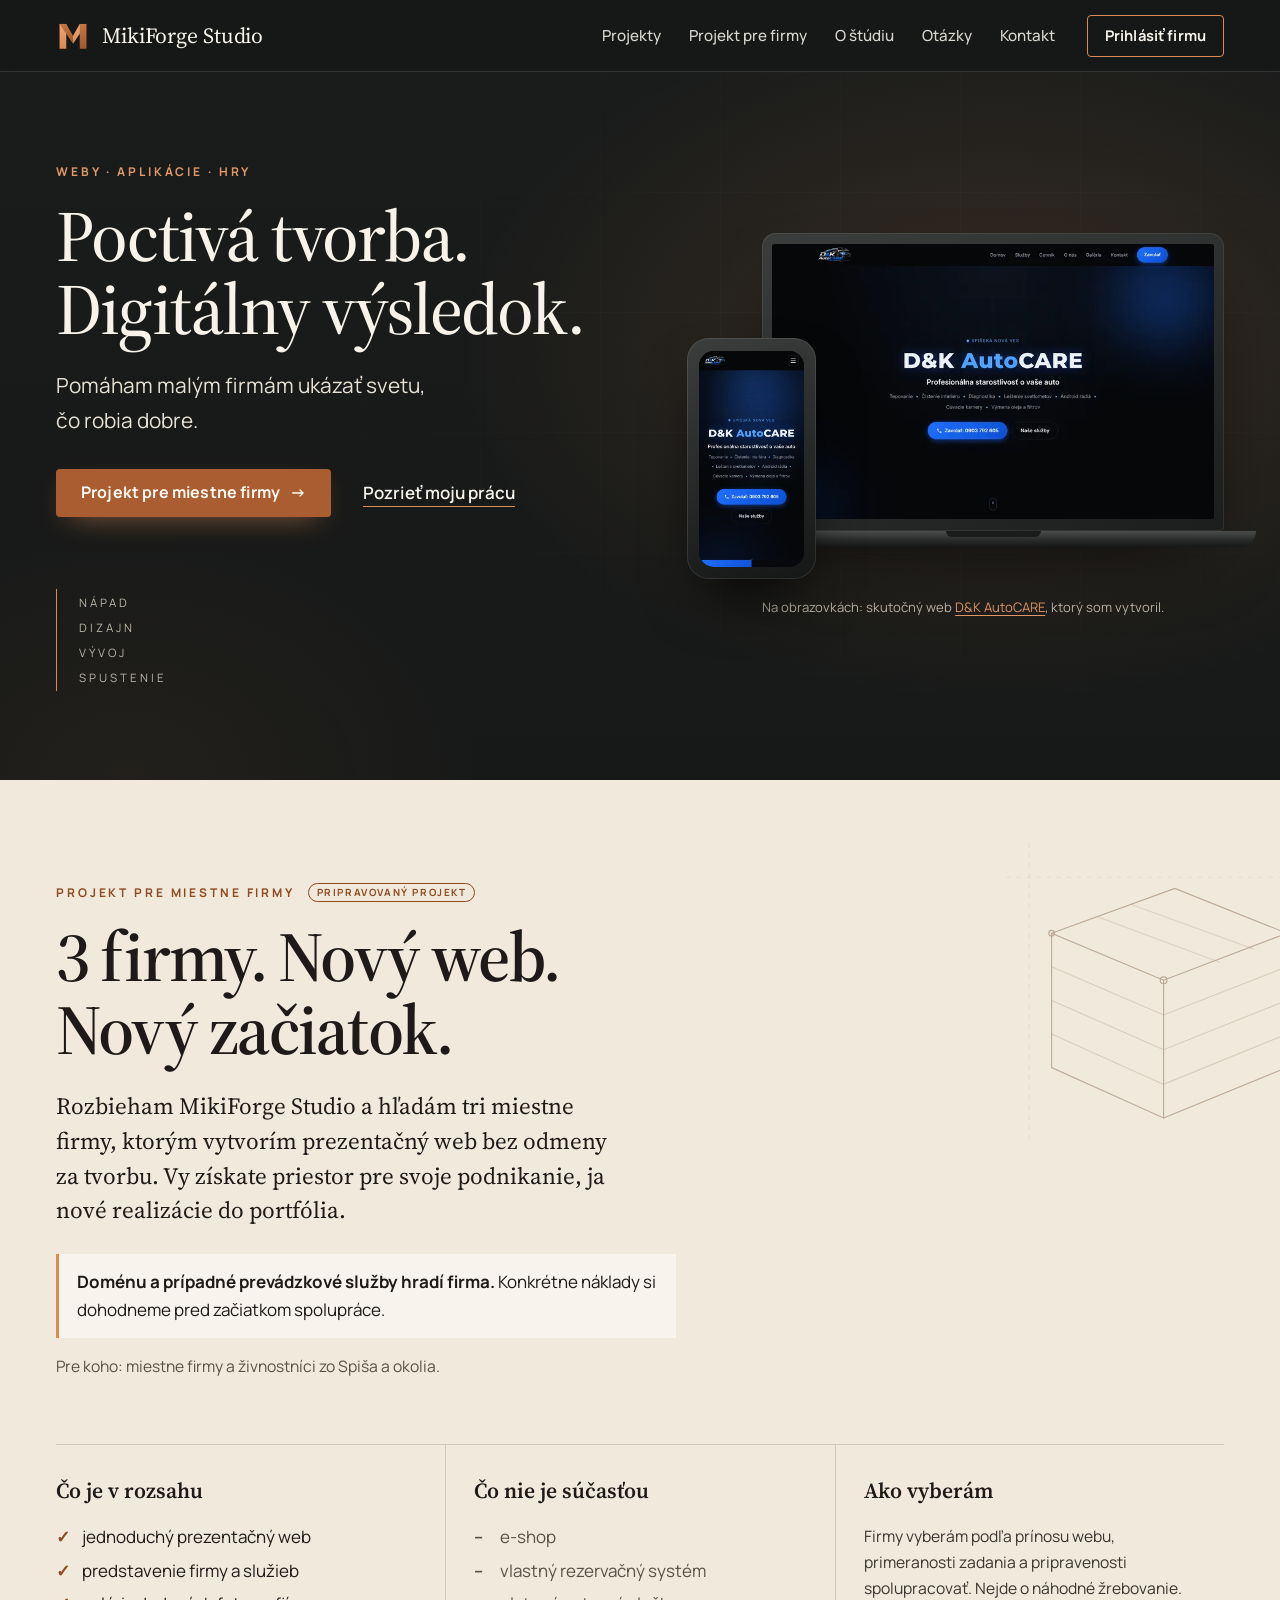
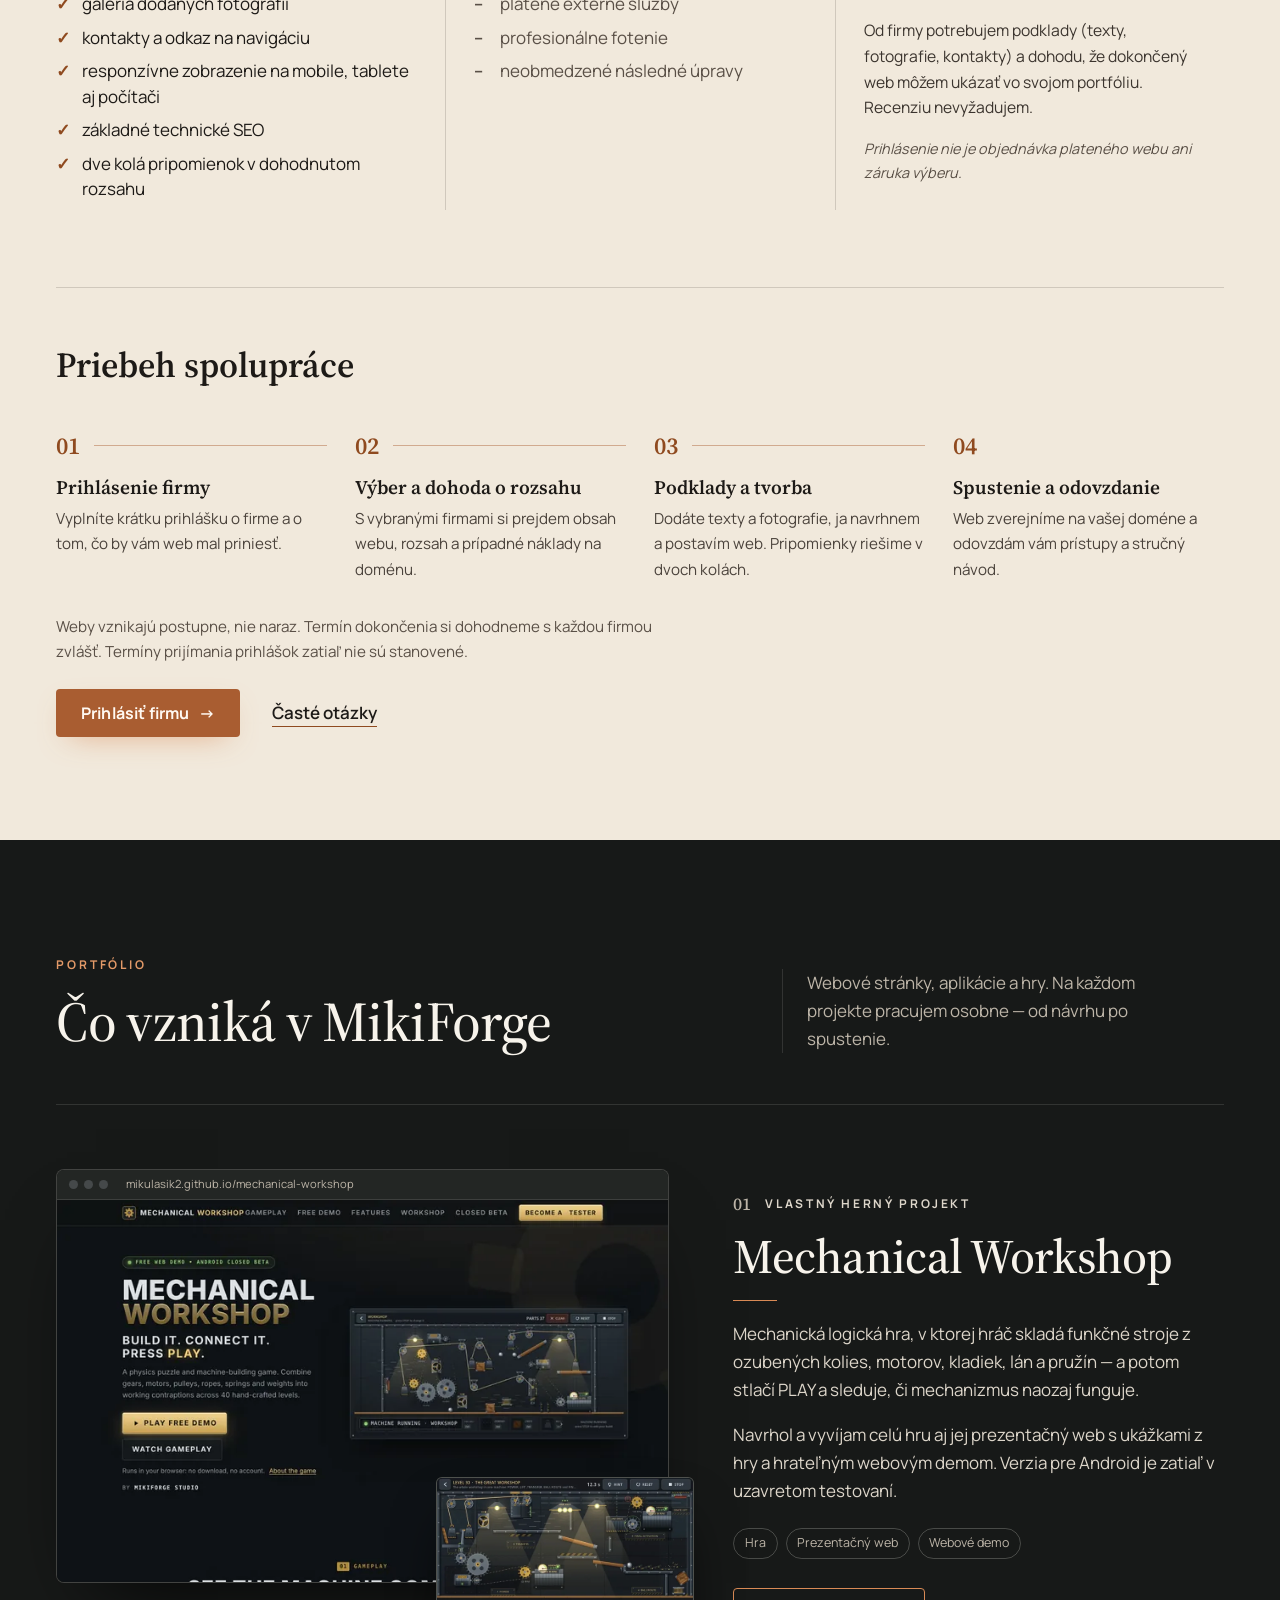
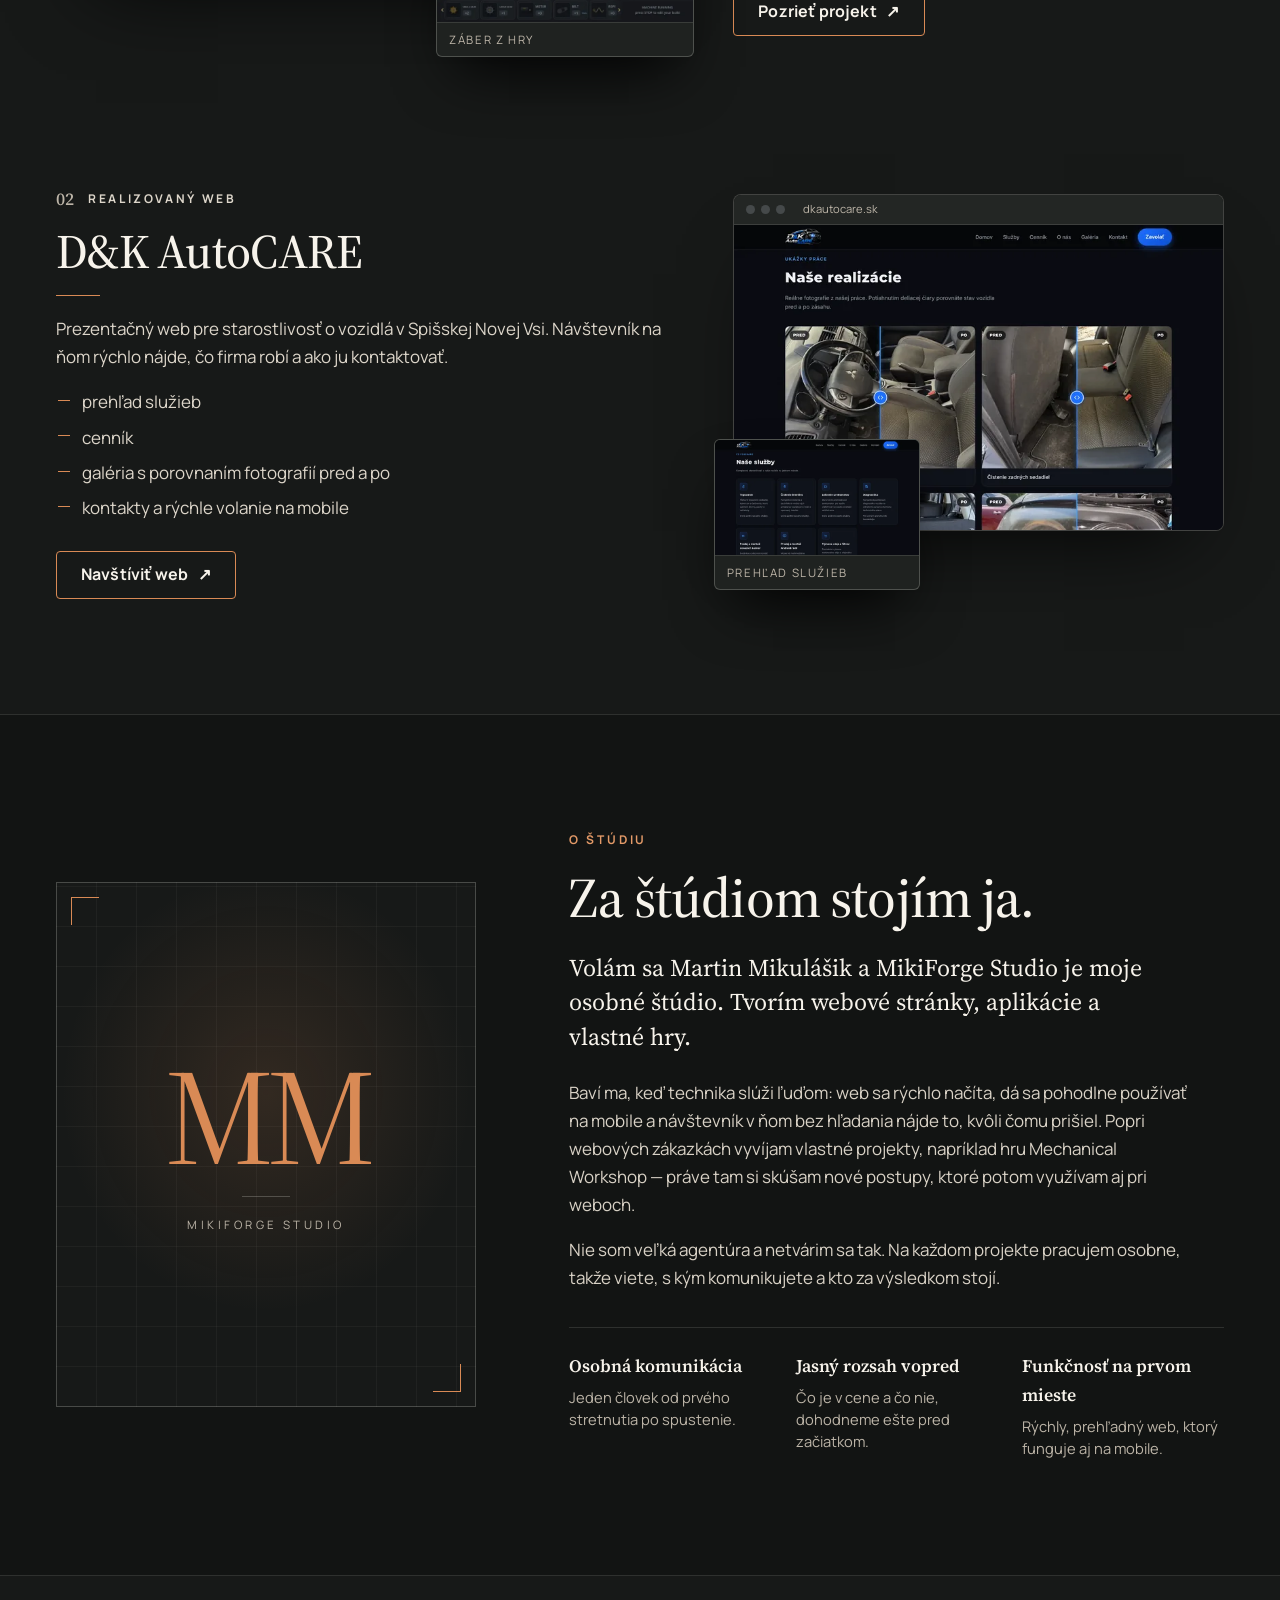
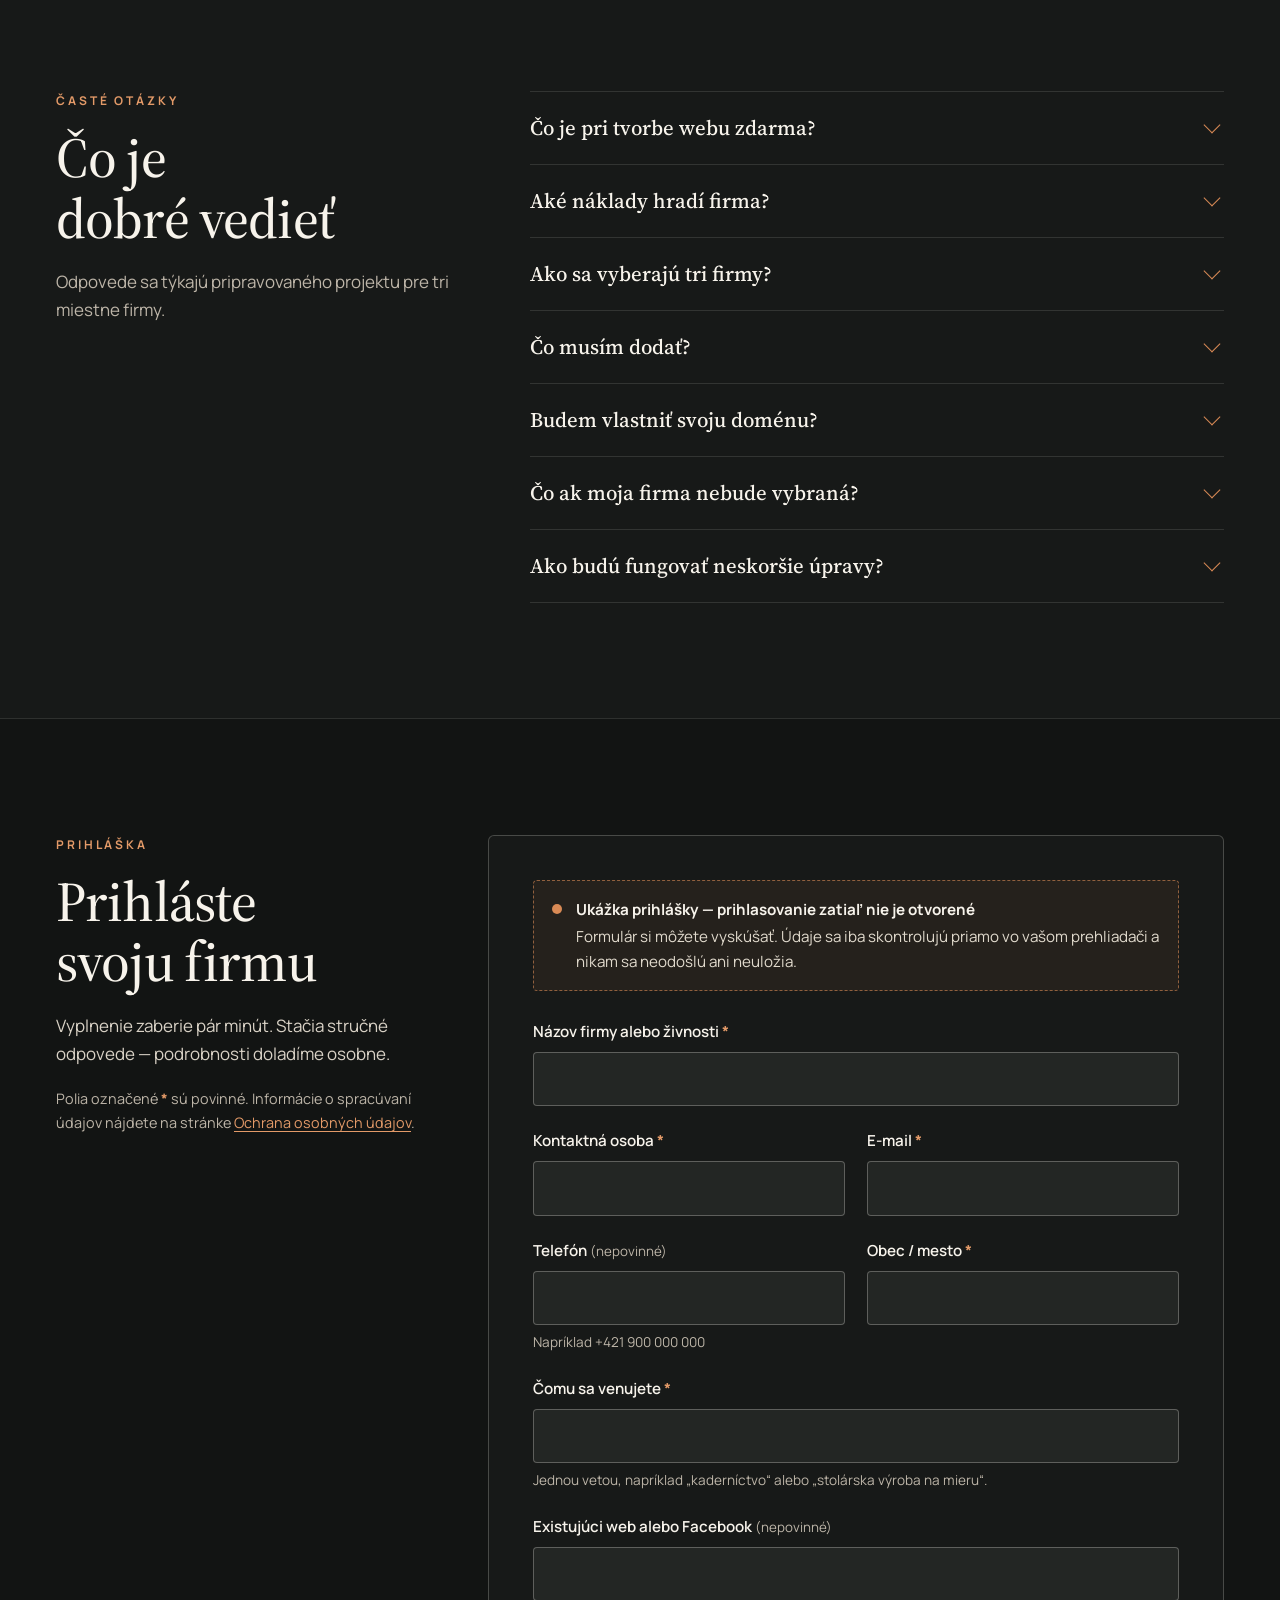
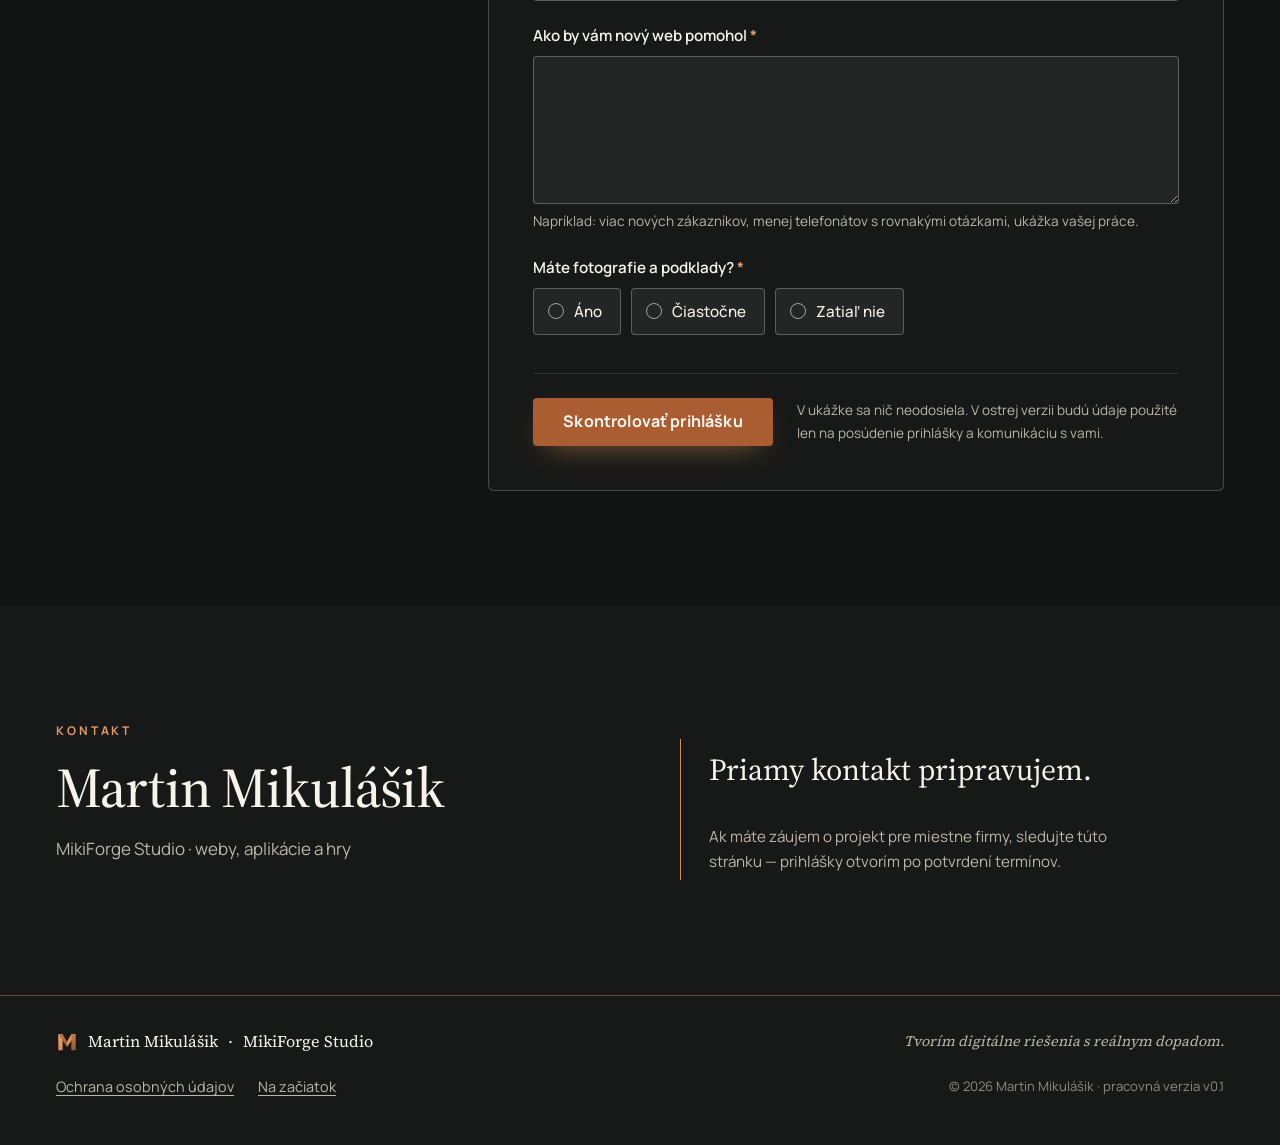
==== index.html @ 947bb220 "Add files via upload" ====
<!doctype html>
<html lang="sk" class="no-js">
<head>
  <meta charset="utf-8">
  <meta name="viewport" content="width=device-width, initial-scale=1">
  <title>MikiForge Studio — weby, aplikácie a hry | Martin Mikulášik</title>
  <meta name="description" content="Osobné štúdio Martina Mikulášika. Tvorím webové stránky, aplikácie a vlastné hry. Pripravujem projekt: prezentačné weby bez odmeny za tvorbu pre tri miestne firmy zo Spiša a okolia.">

  <!-- PRACOVNÁ VERZIA: pred zverejnením zmeňte na "index, follow" (pozri CHECKLIST_PRED_SPUSTENIM.md) -->
  <meta name="robots" content="noindex, nofollow">

  <meta name="theme-color" content="#171918">
  <meta name="color-scheme" content="dark light">

  <link rel="canonical" href="https://mikiforge.sk/">

  <!-- Open Graph -->
  <meta property="og:url" content="https://mikiforge.sk/">
  <meta property="og:type" content="website">
  <meta property="og:locale" content="sk_SK">
  <meta property="og:site_name" content="MikiForge Studio">
  <meta property="og:title" content="MikiForge Studio — Poctivá tvorba. Digitálny výsledok.">
  <meta property="og:description" content="Weby, aplikácie a vlastné hry od Martina Mikulášika. Pripravujem projekt prezentačných webov pre tri miestne firmy zo Spiša a okolia.">
  <meta property="og:image" content="https://mikiforge.sk/assets/img/brand/og-image.jpg">
  <meta property="og:image:width" content="1200">
  <meta property="og:image:height" content="630">
  <meta property="og:image:alt" content="MikiForge Studio — značka M a nadpis Poctivá tvorba. Digitálny výsledok.">
  <meta name="twitter:card" content="summary_large_image">

  <link rel="icon" href="assets/img/brand/favicon.svg" type="image/svg+xml">
  <link rel="icon" href="assets/img/brand/favicon-32.png" sizes="32x32" type="image/png">
  <link rel="apple-touch-icon" href="assets/img/brand/apple-touch-icon.png">

  <link rel="stylesheet" href="css/styles.css">

  <script>document.documentElement.classList.replace('no-js', 'js');</script>
  <script src="config.js" defer></script>
  <script src="js/main.js" defer></script>
</head>
<body>
  <a class="skip-link" href="#obsah">Preskočiť na obsah</a>

  <!-- ===================== HLAVIČKA ===================== -->
  <header class="site-header" id="hore">
    <div class="container site-header__inner">
      <a class="brand" href="#hore" aria-label="MikiForge Studio — na začiatok stránky">
        <img class="brand__mark" src="assets/img/brand/mikiforge-mark.svg" width="34" height="34" alt="">
        <span class="brand__name">MikiForge <span>Studio</span></span>
      </a>

      <button class="nav-toggle" type="button" aria-expanded="false" aria-controls="hlavna-navigacia">
        <span class="nav-toggle__bars" aria-hidden="true"><span></span></span>
        <span class="nav-toggle__label">Menu</span>
      </button>

      <nav class="site-nav" id="hlavna-navigacia" aria-label="Hlavná navigácia">
        <ul class="site-nav__list">
          <li><a href="#projekty">Projekty</a></li>
          <li><a href="#projekt-pre-firmy">Projekt pre firmy</a></li>
          <li><a href="#o-studiu">O štúdiu</a></li>
          <li><a href="#otazky">Otázky</a></li>
          <li><a href="#kontakt">Kontakt</a></li>
        </ul>
        <a class="btn btn--outline site-nav__cta" href="#prihlaska">Prihlásiť firmu</a>
      </nav>
    </div>
  </header>

  <main id="obsah">

    <!-- ===================== ÚVOD ===================== -->
    <section class="hero" aria-labelledby="hero-title">
      <div class="hero__bg" aria-hidden="true"></div>
      <div class="container hero__grid">
        <div class="hero__text">
          <p class="eyebrow">Weby · Aplikácie · Hry</p>
          <h1 class="hero__title" id="hero-title">Poctivá tvorba.<br><span>Digitálny výsledok.</span></h1>
          <p class="hero__lead">Pomáham malým firmám ukázať svetu, čo robia dobre.</p>
          <div class="hero__actions">
            <a class="btn btn--primary" href="#projekt-pre-firmy">Projekt pre miestne firmy <span class="btn__arrow" aria-hidden="true">→</span></a>
            <a class="link-underline" href="#projekty">Pozrieť moju prácu</a>
          </div>

          <ol class="hero__process" aria-label="Ako pracujem">
            <li>Nápad</li>
            <li>Dizajn</li>
            <li>Vývoj</li>
            <li>Spustenie</li>
          </ol>
        </div>

        <figure class="hero__visual">
          <div class="devices">
            <div class="laptop">
              <div class="laptop__lid">
                <div class="laptop__screen">
                  <picture>
                    <source type="image/webp" srcset="assets/img/hero/dk-desktop-720.webp 720w, assets/img/hero/dk-desktop-1280.webp 1280w" sizes="(min-width: 1100px) 640px, 90vw">
                    <img src="assets/img/hero/dk-desktop-1280.jpg" srcset="assets/img/hero/dk-desktop-720.jpg 720w, assets/img/hero/dk-desktop-1280.jpg 1280w" sizes="(min-width: 1100px) 640px, 90vw" width="1280" height="800" alt="Úvodná obrazovka webu D&amp;K AutoCARE na počítači" fetchpriority="high" decoding="async">
                  </picture>
                </div>
              </div>
              <div class="laptop__base" aria-hidden="true"></div>
            </div>
            <div class="phone">
              <div class="phone__screen">
                <picture>
                  <source type="image/webp" srcset="assets/img/hero/dk-mobile-390.webp">
                  <img src="assets/img/hero/dk-mobile-390.jpg" width="390" height="844" alt="Ten istý web D&amp;K AutoCARE na mobile" decoding="async">
                </picture>
              </div>
            </div>
          </div>
          <figcaption class="hero__caption">Na obrazovkách: skutočný web <a href="#projekt-dk">D&amp;K AutoCARE</a>, ktorý som vytvoril.</figcaption>
        </figure>
      </div>
    </section>

    <!-- ===================== PROJEKT PRE MIESTNE FIRMY ===================== -->
    <section class="local" id="projekt-pre-firmy" aria-labelledby="local-title">
      <svg class="local__sketch" viewBox="0 0 320 320" aria-hidden="true" focusable="false">
        <g fill="none" stroke="currentColor" stroke-width="1" stroke-linecap="round">
          <path d="M80 110 L190 70 L290 110 L180 152 Z"/>
          <path d="M80 110 L80 230 L180 275 L180 152"/>
          <path d="M180 275 L290 230 L290 110"/>
          <path d="M80 140 L180 183 L290 140" opacity=".45"/>
          <path d="M80 170 L180 214 L290 170" opacity=".45"/>
          <path d="M80 200 L180 245 L290 200" opacity=".45"/>
          <path d="M120 95 L230 136" opacity=".35"/>
          <path d="M150 84 L260 124" opacity=".35"/>
          <path d="M40 60 L300 60" opacity=".2" stroke-dasharray="3 6"/>
          <path d="M60 30 L60 300" opacity=".2" stroke-dasharray="3 6"/>
          <circle cx="180" cy="152" r="3"/>
          <circle cx="80" cy="110" r="2.5"/>
          <circle cx="290" cy="110" r="2.5"/>
        </g>
      </svg>

      <div class="container">
        <header class="local__head">
          <p class="eyebrow eyebrow--dark">Projekt pre miestne firmy <span class="status-pill" data-config-text="campaign.statusLabel">Pripravovaný projekt</span></p>
          <h2 class="local__title" id="local-title">3&nbsp;firmy. Nový web. Nový začiatok.</h2>
          <p class="local__lead">Rozbieham MikiForge Studio a hľadám tri miestne firmy, ktorým vytvorím prezentačný web bez odmeny za tvorbu. Vy získate priestor pre svoje podnikanie, ja nové realizácie do portfólia.</p>
          <p class="local__cost"><strong>Doménu a prípadné prevádzkové služby hradí firma.</strong> Konkrétne náklady si dohodneme pred začiatkom spolupráce.</p>
          <p class="local__region">Pre koho: <span data-config-text="campaign.region">miestne firmy a živnostníci zo Spiša a okolia</span>.<span class="local__municipalities" data-config-list="campaign.municipalities" hidden></span></p>
        </header>

        <div class="scope">
          <div class="scope__col">
            <h3 class="scope__title">Čo je v rozsahu</h3>
            <ul class="scope__list scope__list--in">
              <li>jednoduchý prezentačný web</li>
              <li>predstavenie firmy a služieb</li>
              <li>galéria dodaných fotografií</li>
              <li>kontakty a odkaz na navigáciu</li>
              <li>responzívne zobrazenie na mobile, tablete aj počítači</li>
              <li>základné technické SEO</li>
              <li>dve kolá pripomienok v dohodnutom rozsahu</li>
            </ul>
          </div>
          <div class="scope__col">
            <h3 class="scope__title">Čo nie je súčasťou</h3>
            <ul class="scope__list scope__list--out">
              <li>e-shop</li>
              <li>vlastný rezervačný systém</li>
              <li>platené externé služby</li>
              <li>profesionálne fotenie</li>
              <li>neobmedzené následné úpravy</li>
            </ul>
          </div>
          <div class="scope__col scope__col--note">
            <h3 class="scope__title">Ako vyberám</h3>
            <p>Firmy vyberám podľa prínosu webu, primeranosti zadania a pripravenosti spolupracovať. Nejde o náhodné žrebovanie.</p>
            <p>Od firmy potrebujem podklady (texty, fotografie, kontakty) a dohodu, že dokončený web môžem ukázať vo svojom portfóliu. Recenziu nevyžadujem.</p>
            <p class="scope__small">Prihlásenie nie je objednávka plateného webu ani záruka výberu.</p>
          </div>
        </div>

        <div class="process" id="priebeh">
          <h3 class="process__title">Priebeh spolupráce</h3>
          <ol class="process__steps">
            <li class="process__step">
              <span class="process__num">01</span>
              <h4>Prihlásenie firmy</h4>
              <p>Vyplníte krátku prihlášku o firme a o tom, čo by vám web mal priniesť.</p>
            </li>
            <li class="process__step">
              <span class="process__num">02</span>
              <h4>Výber a dohoda o rozsahu</h4>
              <p>S vybranými firmami si prejdem obsah webu, rozsah a prípadné náklady na doménu.</p>
            </li>
            <li class="process__step">
              <span class="process__num">03</span>
              <h4>Podklady a tvorba</h4>
              <p>Dodáte texty a fotografie, ja navrhnem a postavím web. Pripomienky riešime v dvoch kolách.</p>
            </li>
            <li class="process__step">
              <span class="process__num">04</span>
              <h4>Spustenie a odovzdanie</h4>
              <p>Web zverejníme na vašej doméne a odovzdám vám prístupy a stručný návod.</p>
            </li>
          </ol>
          <p class="process__note" data-config-text="campaign.timingNote">Weby vznikajú postupne, nie naraz. Termín dokončenia si dohodneme s každou firmou zvlášť. Termíny prijímania prihlášok zatiaľ nie sú stanovené.</p>
          <div class="process__actions">
            <a class="btn btn--primary" href="#prihlaska">Prihlásiť firmu <span class="btn__arrow" aria-hidden="true">→</span></a>
            <a class="link-underline link-underline--dark" href="#otazky">Časté otázky</a>
          </div>
        </div>
      </div>
    </section>

    <!-- ===================== PROJEKTY ===================== -->
    <section class="projects" id="projekty" aria-labelledby="projects-title">
      <div class="container">
        <header class="section-head">
          <div>
            <p class="eyebrow">Portfólio</p>
            <h2 class="section-title" id="projects-title">Čo vzniká v MikiForge</h2>
          </div>
          <p class="section-head__aside">Webové stránky, aplikácie a hry. Na každom projekte pracujem osobne — od návrhu po spustenie.</p>
        </header>

        <!-- Projekt 1 -->
        <article class="project" id="projekt-mw" aria-labelledby="mw-title">
          <div class="project__media">
            <div class="browser">
              <div class="browser__bar" aria-hidden="true"><span></span><span></span><span></span><em>mikulasik2.github.io/mechanical-workshop</em></div>
              <picture>
                <source type="image/webp" srcset="assets/img/projects/mw-web-desktop-720.webp 720w, assets/img/projects/mw-web-desktop-1280.webp 1280w" sizes="(min-width: 1000px) 680px, 92vw">
                <img src="assets/img/projects/mw-web-desktop-1280.jpg" srcset="assets/img/projects/mw-web-desktop-720.jpg 720w, assets/img/projects/mw-web-desktop-1280.jpg 1280w" sizes="(min-width: 1000px) 680px, 92vw" width="1280" height="800" loading="lazy" decoding="async" alt="Prezentačný web hry Mechanical Workshop: úvod s nadpisom a ukážkou bežiaceho stroja v hre">
              </picture>
            </div>
            <figure class="project__detail">
              <picture>
                <source type="image/webp" srcset="assets/img/projects/mw-gameplay-640.webp">
                <img src="assets/img/projects/mw-gameplay-640.jpg" width="640" height="360" loading="lazy" decoding="async" alt="Záber z hry: zložitý mechanizmus s ozubenými kolesami, kladkami a lampami">
              </picture>
              <figcaption>Záber z hry</figcaption>
            </figure>
          </div>
          <div class="project__body">
            <p class="project__kicker"><span>01</span> Vlastný herný projekt</p>
            <h3 class="project__title" id="mw-title">Mechanical Workshop</h3>
            <p>Mechanická logická hra, v ktorej hráč skladá funkčné stroje z ozubených kolies, motorov, kladiek, lán a pružín — a potom stlačí PLAY a sleduje, či mechanizmus naozaj funguje.</p>
            <p>Navrhol a vyvíjam celú hru aj jej prezentačný web s ukážkami z hry a hrateľným webovým demom. Verzia pre Android je zatiaľ v uzavretom testovaní.</p>
            <ul class="tags" aria-label="Charakteristika projektu">
              <li>Hra</li><li>Prezentačný web</li><li>Webové demo</li>
            </ul>
            <a class="btn btn--outline" href="https://mikulasik2.github.io/mechanical-workshop/" target="_blank" rel="noopener">Pozrieť projekt <span class="btn__arrow" aria-hidden="true">↗</span><span class="visually-hidden"> (otvorí sa v novom okne)</span></a>
          </div>
        </article>

        <!-- Projekt 2 -->
        <article class="project project--alt" id="projekt-dk" aria-labelledby="dk-title">
          <div class="project__media">
            <div class="browser">
              <div class="browser__bar" aria-hidden="true"><span></span><span></span><span></span><em>dkautocare.sk</em></div>
              <picture>
                <source type="image/webp" srcset="assets/img/projects/dk-galeria-720.webp 720w, assets/img/projects/dk-galeria-1280.webp 1280w" sizes="(min-width: 1000px) 680px, 92vw">
                <img src="assets/img/projects/dk-galeria-1280.jpg" srcset="assets/img/projects/dk-galeria-720.jpg 720w, assets/img/projects/dk-galeria-1280.jpg 1280w" sizes="(min-width: 1000px) 680px, 92vw" width="1280" height="800" loading="lazy" decoding="async" alt="Web D&amp;K AutoCARE: sekcia Naše realizácie s porovnaním fotografií pred a po">
              </picture>
            </div>
            <figure class="project__detail">
              <picture>
                <source type="image/webp" srcset="assets/img/projects/dk-sluzby-640.webp">
                <img src="assets/img/projects/dk-sluzby-640.jpg" width="640" height="400" loading="lazy" decoding="async" alt="Web D&amp;K AutoCARE: prehľad služieb v kartách">
              </picture>
              <figcaption>Prehľad služieb</figcaption>
            </figure>
          </div>
          <div class="project__body">
            <p class="project__kicker"><span>02</span> Realizovaný web</p>
            <h3 class="project__title" id="dk-title">D&amp;K AutoCARE</h3>
            <p>Prezentačný web pre starostlivosť o vozidlá v Spišskej Novej Vsi. Návštevník na ňom rýchlo nájde, čo firma robí a ako ju kontaktovať.</p>
            <ul class="checks">
              <li>prehľad služieb</li>
              <li>cenník</li>
              <li>galéria s porovnaním fotografií pred a po</li>
              <li>kontakty a rýchle volanie na mobile</li>
            </ul>
            <a class="btn btn--outline" href="https://dkautocare.sk/" target="_blank" rel="noopener">Navštíviť web <span class="btn__arrow" aria-hidden="true">↗</span><span class="visually-hidden"> (otvorí sa v novom okne)</span></a>
          </div>
        </article>
      </div>
    </section>

    <!-- ===================== O ŠTÚDIU ===================== -->
    <section class="about" id="o-studiu" aria-labelledby="about-title">
      <div class="container about__grid">
        <div class="about__mark" aria-hidden="true">
          <div class="monogram">
            <span class="monogram__letters">MM</span>
            <span class="monogram__rule"></span>
            <span class="monogram__caption">MikiForge Studio</span>
          </div>
        </div>
        <div class="about__text">
          <p class="eyebrow">O štúdiu</p>
          <h2 class="section-title" id="about-title">Za štúdiom stojím ja.</h2>
          <p class="about__lead">Volám sa Martin Mikulášik a MikiForge Studio je moje osobné štúdio. Tvorím webové stránky, aplikácie a vlastné hry.</p>
          <p>Baví ma, keď technika slúži ľuďom: web sa rýchlo načíta, dá sa pohodlne používať na mobile a návštevník v ňom bez hľadania nájde to, kvôli čomu prišiel. Popri webových zákazkách vyvíjam vlastné projekty, napríklad hru Mechanical Workshop — práve tam si skúšam nové postupy, ktoré potom využívam aj pri weboch.</p>
          <p>Nie som veľká agentúra a netvárim sa tak. Na každom projekte pracujem osobne, takže viete, s kým komunikujete a kto za výsledkom stojí.</p>
          <ul class="principles">
            <li><strong>Osobná komunikácia</strong><span>Jeden človek od prvého stretnutia po spustenie.</span></li>
            <li><strong>Jasný rozsah vopred</strong><span>Čo je v cene a čo nie, dohodneme ešte pred začiatkom.</span></li>
            <li><strong>Funkčnosť na prvom mieste</strong><span>Rýchly, prehľadný web, ktorý funguje aj na mobile.</span></li>
          </ul>
        </div>
      </div>
    </section>

    <!-- ===================== OTÁZKY ===================== -->
    <section class="faq" id="otazky" aria-labelledby="faq-title">
      <div class="container faq__grid">
        <header>
          <p class="eyebrow">Časté otázky</p>
          <h2 class="section-title" id="faq-title">Čo je dobré vedieť</h2>
          <p class="faq__intro">Odpovede sa týkajú pripravovaného projektu pre tri miestne firmy.</p>
        </header>
        <div class="faq__list">
          <details class="faq__item">
            <summary>Čo je pri tvorbe webu zdarma?</summary>
            <div class="faq__answer">
              <p>Bez odmeny je moja práca na tvorbe webu v dohodnutom rozsahu: jednoduchý prezentačný web s predstavením firmy a služieb, galériou dodaných fotografií, kontaktmi a odkazom na navigáciu, responzívnym zobrazením, základným technickým SEO a dvomi kolami pripomienok.</p>
            </div>
          </details>
          <details class="faq__item">
            <summary>Aké náklady hradí firma?</summary>
            <div class="faq__answer">
              <p>Firma hradí doménu a prípadné prevádzkové služby, napríklad hosting alebo e-mailovú schránku, ak ich bude potrebovať. Konkrétne náklady si dohodneme ešte pred začiatkom spolupráce, aby vás nič neprekvapilo.</p>
            </div>
          </details>
          <details class="faq__item">
            <summary>Ako sa vyberajú tri firmy?</summary>
            <div class="faq__answer">
              <p>Vyberám podľa toho, ako veľmi firme web pomôže, či je zadanie primerané rozsahu projektu a či je firma pripravená spolupracovať a dodať podklady. Nejde o žrebovanie a neplatí „kto prv príde“.</p>
            </div>
          </details>
          <details class="faq__item">
            <summary>Čo musím dodať?</summary>
            <div class="faq__answer">
              <p>Základné texty o firme a službách (stačí aj v jednoduchej podobe, pomôžem ich upraviť), fotografie, logo ak ho máte, kontaktné údaje a adresu prevádzky. Potrebujem aj vašu súhlasnú dohodu, že dokončený web môžem ukázať vo svojom portfóliu.</p>
            </div>
          </details>
          <details class="faq__item">
            <summary>Budem vlastniť svoju doménu?</summary>
            <div class="faq__answer">
              <p>Áno. Doména sa registruje na vašu firmu a patrí vám. Pomôžem vám s jej výberom a nastavením.</p>
            </div>
          </details>
          <details class="faq__item">
            <summary>Čo ak moja firma nebude vybraná?</summary>
            <div class="faq__answer">
              <p>Dám vám vedieť. Prihlásenie vás k ničomu nezaväzuje — nie je to objednávka plateného webu. Ak budete mať záujem, môžeme sa neskôr dohodnúť na samostatnej spolupráci za bežných podmienok.</p>
            </div>
          </details>
          <details class="faq__item">
            <summary>Ako budú fungovať neskoršie úpravy?</summary>
            <div class="faq__answer">
              <p>Súčasťou projektu sú dve kolá pripomienok počas tvorby. Neskoršie úpravy a starostlivosť o web po spustení si dohodneme osobitne podľa toho, čo budete potrebovať.</p>
            </div>
          </details>
        </div>
      </div>
    </section>

    <!-- ===================== PRIHLÁŠKA ===================== -->
    <section class="apply" id="prihlaska" aria-labelledby="apply-title">
      <div class="container apply__grid">
        <div class="apply__intro">
          <p class="eyebrow">Prihláška</p>
          <h2 class="section-title" id="apply-title">Prihláste svoju firmu</h2>
          <p>Vyplnenie zaberie pár minút. Stačia stručné odpovede — podrobnosti doladíme osobne.</p>
          <p class="apply__small">Polia označené <span class="req" aria-hidden="true">*</span><span class="visually-hidden">hviezdičkou</span> sú povinné. Informácie o spracúvaní údajov nájdete na stránke <a href="ochrana-osobnych-udajov.html">Ochrana osobných údajov</a>.</p>
        </div>

        <div class="apply__panel">
          <div class="form-mode" id="form-mode" role="note">
            <span class="form-mode__dot" aria-hidden="true"></span>
            <p><strong id="form-mode-title">Ukážka prihlášky — prihlasovanie zatiaľ nie je otvorené</strong>
            <span id="form-mode-text">Formulár si môžete vyskúšať. Údaje sa iba skontrolujú priamo vo vašom prehliadači a nikam sa neodošlú ani neuložia.</span></p>
          </div>

          <noscript>
            <p class="form-noscript">Kontrola prihlášky potrebuje zapnutý JavaScript. Zvyšok stránky funguje aj bez neho.</p>
          </noscript>

          <form class="form" id="application-form" novalidate aria-describedby="form-mode-title">
            <div class="form__summary" id="form-summary" tabindex="-1" hidden>
              <p class="form__summary-title" id="form-summary-title"></p>
              <ul id="form-summary-list"></ul>
            </div>

            <div class="form__grid">
              <div class="field field--full">
                <label for="f-company">Názov firmy alebo živnosti <span class="req" aria-hidden="true">*</span></label>
                <input id="f-company" name="company" type="text" autocomplete="organization" required maxlength="120" aria-describedby="f-company-err">
                <p class="field__error" id="f-company-err"></p>
              </div>

              <div class="field">
                <label for="f-name">Kontaktná osoba <span class="req" aria-hidden="true">*</span></label>
                <input id="f-name" name="contactName" type="text" autocomplete="name" required maxlength="100" aria-describedby="f-name-err">
                <p class="field__error" id="f-name-err"></p>
              </div>

              <div class="field">
                <label for="f-email">E-mail <span class="req" aria-hidden="true">*</span></label>
                <input id="f-email" name="email" type="email" inputmode="email" autocomplete="email" required maxlength="160" spellcheck="false" aria-describedby="f-email-err">
                <p class="field__error" id="f-email-err"></p>
              </div>

              <div class="field">
                <label for="f-phone">Telefón <span class="opt">(nepovinné)</span></label>
                <input id="f-phone" name="phone" type="tel" inputmode="tel" autocomplete="tel" maxlength="30" aria-describedby="f-phone-hint f-phone-err">
                <p class="field__hint" id="f-phone-hint">Napríklad +421 900 000 000</p>
                <p class="field__error" id="f-phone-err"></p>
              </div>

              <div class="field">
                <label for="f-town">Obec / mesto <span class="req" aria-hidden="true">*</span></label>
                <input id="f-town" name="town" type="text" autocomplete="address-level2" required maxlength="80" aria-describedby="f-town-err">
                <p class="field__error" id="f-town-err"></p>
              </div>

              <div class="field field--full">
                <label for="f-business">Čomu sa venujete <span class="req" aria-hidden="true">*</span></label>
                <input id="f-business" name="business" type="text" required maxlength="200" aria-describedby="f-business-hint f-business-err">
                <p class="field__hint" id="f-business-hint">Jednou vetou, napríklad „kaderníctvo“ alebo „stolárska výroba na mieru“.</p>
                <p class="field__error" id="f-business-err"></p>
              </div>

              <div class="field field--full">
                <label for="f-web">Existujúci web alebo Facebook <span class="opt">(nepovinné)</span></label>
                <input id="f-web" name="existingWeb" type="text" inputmode="url" autocomplete="url" maxlength="200" spellcheck="false" aria-describedby="f-web-err">
                <p class="field__error" id="f-web-err"></p>
              </div>

              <div class="field field--full">
                <label for="f-benefit">Ako by vám nový web pomohol <span class="req" aria-hidden="true">*</span></label>
                <textarea id="f-benefit" name="benefit" rows="5" required maxlength="1500" aria-describedby="f-benefit-hint f-benefit-err"></textarea>
                <p class="field__hint" id="f-benefit-hint">Napríklad: viac nových zákazníkov, menej telefonátov s rovnakými otázkami, ukážka vašej práce.</p>
                <p class="field__error" id="f-benefit-err"></p>
              </div>

              <fieldset class="field field--full choice" aria-describedby="f-materials-err">
                <legend>Máte fotografie a podklady? <span class="req" aria-hidden="true">*</span></legend>
                <div class="choice__row">
                  <label class="choice__opt"><input type="radio" name="materials" value="ano" required><span>Áno</span></label>
                  <label class="choice__opt"><input type="radio" name="materials" value="ciastocne"><span>Čiastočne</span></label>
                  <label class="choice__opt"><input type="radio" name="materials" value="zatial-nie"><span>Zatiaľ nie</span></label>
                </div>
                <p class="field__error" id="f-materials-err"></p>
              </fieldset>

              <!-- Pasca na roboty: ľudia toto pole nevidia ani nevyplnia -->
              <div class="hp" aria-hidden="true">
                <label for="f-hp">Toto pole nechajte prázdne</label>
                <input id="f-hp" name="companyWebsite" type="text" tabindex="-1" autocomplete="off">
              </div>
            </div>

            <div class="form__footer">
              <button class="btn btn--primary form__submit" type="submit" id="form-submit" disabled>
                <span class="form__submit-label">Skontrolovať prihlášku</span>
                <span class="spinner" aria-hidden="true"></span>
              </button>
              <p class="form__legal" id="form-legal">V ukážke sa nič neodosiela. V ostrej verzii budú údaje použité len na posúdenie prihlášky a komunikáciu s vami.</p>
            </div>

            <div class="form__status" id="form-status" role="status" aria-live="polite" tabindex="-1" hidden></div>
          </form>
        </div>
      </div>
    </section>

    <!-- ===================== KONTAKT ===================== -->
    <section class="contact" id="kontakt" aria-labelledby="contact-title">
      <div class="container contact__inner">
        <div>
          <p class="eyebrow">Kontakt</p>
          <h2 class="section-title" id="contact-title">Martin Mikulášik</h2>
          <p class="contact__sub">MikiForge Studio · weby, aplikácie a hry</p>
        </div>
        <div class="contact__box" id="contact-box">
          <p class="contact__pending" id="contact-pending">Priamy kontakt pripravujem.</p>
          <ul class="contact__list" id="contact-list" hidden></ul>
          <p class="contact__note">Ak máte záujem o projekt pre miestne firmy, sledujte túto stránku — prihlášky otvorím po potvrdení termínov.</p>
        </div>
      </div>
    </section>
  </main>

  <footer class="site-footer">
    <div class="container site-footer__inner">
      <p class="site-footer__brand"><img src="assets/img/brand/mikiforge-mark.svg" width="22" height="22" alt="" loading="lazy">Martin Mikulášik <span aria-hidden="true">·</span> MikiForge Studio</p>
      <p class="site-footer__tagline">Tvorím digitálne riešenia s reálnym dopadom.</p>
      <ul class="site-footer__links">
        <li><a href="ochrana-osobnych-udajov.html">Ochrana osobných údajov</a></li>
        <li><a href="#hore">Na začiatok</a></li>
      </ul>
      <p class="site-footer__meta">© <span id="year">2026</span> Martin Mikulášik · pracovná verzia v0.1</p>
    </div>
  </footer>
</body>
</html>
---- css/styles.css ----
/* =========================================================
   MikiForge Studio v0.1 — štýly
   Farby a typografia sú v :root (sekcia 1). Úprava jednej
   premennej sa prejaví na celom webe.
   ========================================================= */

/* ---------- 0. Fonty (lokálne, licencia SIL OFL — assets/fonts) ---------- */
@font-face {
  font-family: "Source Serif 4";
  src: url("../assets/fonts/source-serif-4-var.woff") format("woff");
  font-weight: 200 900;
  font-style: normal;
  font-display: swap;
}
@font-face {
  font-family: "Manrope";
  src: url("../assets/fonts/manrope-var.woff") format("woff");
  font-weight: 200 800;
  font-style: normal;
  font-display: swap;
}

/* ---------- 1. Premenné ---------- */
:root {
  --bg: #171918;
  --bg-deep: #121413;
  --bg-raised: #1f2220;
  --line: rgba(247, 243, 235, 0.12);
  --line-strong: rgba(247, 243, 235, 0.22);
  --text: #f7f3eb;
  --muted: #bdb5a8;
  --copper: #d98a55;
  --copper-text: #e39a68;      /* medená pre text na tmavom */
  --copper-btn: #a95d31;       /* pozadie tlačidla — kontrast so svetlým textom */
  --copper-btn-hover: #93501f;
  --cream: #f1e9dc;
  --cream-line: rgba(38, 30, 22, 0.16);
  --ink: #1d1a17;              /* text na krémovom */
  --ink-muted: #5a5047;
  --copper-on-cream: #8f4a1f;
  --error: #ff9b8a;
  --error-on-cream: #a3271a;
  --success: #9fd4a3;

  --serif: "Source Serif 4", Georgia, "Times New Roman", serif;
  --sans: "Manrope", "Segoe UI", Roboto, Helvetica, Arial, sans-serif;

  --container: 1200px;
  --gutter: clamp(20px, 5vw, 56px);
  --header-h: 72px;
  --radius: 4px;
  --ease: cubic-bezier(.2, .7, .2, 1);
}

/* ---------- 2. Základ ---------- */
*, *::before, *::after { box-sizing: border-box; }

html {
  -webkit-text-size-adjust: 100%;
  text-size-adjust: 100%;
  scroll-behavior: smooth;
  scroll-padding-top: calc(var(--header-h) + 12px);
}

body {
  margin: 0;
  background: var(--bg);
  color: var(--text);
  font-family: var(--sans);
  font-size: 1.0625rem;
  line-height: 1.65;
  font-weight: 400;
  -webkit-font-smoothing: antialiased;
  overflow-x: hidden;
}

img, svg { display: block; max-width: 100%; height: auto; }
picture { display: block; }

a { color: inherit; }
p { margin: 0 0 1em; }
h1, h2, h3, h4 { margin: 0; font-weight: 500; }

:focus-visible {
  outline: 2px solid var(--copper);
  outline-offset: 3px;
  border-radius: 2px;
}

::selection { background: var(--copper); color: #1a1310; }

.container {
  width: 100%;
  max-width: calc(var(--container) + 2 * var(--gutter));
  margin: 0 auto;
  padding: 0 var(--gutter);
}

.visually-hidden {
  position: absolute !important;
  width: 1px; height: 1px;
  padding: 0; margin: -1px;
  overflow: hidden; clip: rect(0 0 0 0);
  white-space: nowrap; border: 0;
}

.skip-link {
  position: absolute; left: 12px; top: -60px; z-index: 100;
  background: var(--cream); color: var(--ink);
  padding: 10px 16px; font-weight: 700; text-decoration: none;
  border-radius: var(--radius);
}
.skip-link:focus { top: 12px; }


/* ---------- 3. Typografické prvky ---------- */
.eyebrow {
  font-family: var(--sans);
  font-size: 0.75rem;
  font-weight: 700;
  letter-spacing: 0.24em;
  text-transform: uppercase;
  color: var(--copper-text);
  margin: 0 0 1.1rem;
}
.eyebrow--dark { color: var(--copper-on-cream); }

.section-title {
  font-family: var(--serif);
  font-size: clamp(2.1rem, 1.3rem + 3vw, 3.5rem);
  line-height: 1.08;
  letter-spacing: -0.015em;
  font-weight: 500;
  font-optical-sizing: auto;
}

/* ---------- 4. Tlačidlá a odkazy ---------- */
.btn {
  --_bg: transparent;
  display: inline-flex; align-items: center; justify-content: center; gap: .6em;
  min-height: 48px;
  padding: 0.8em 1.5em;
  font-family: var(--sans);
  font-size: 1rem; font-weight: 700; letter-spacing: 0.01em;
  line-height: 1.2;
  text-decoration: none;
  border: 1px solid transparent;
  border-radius: var(--radius);
  background: var(--_bg);
  cursor: pointer;
  transition: background-color .2s var(--ease), border-color .2s var(--ease), color .2s var(--ease), transform .2s var(--ease);
}
.btn__arrow { display: inline-block; transition: transform .25s var(--ease); }
.btn:hover .btn__arrow { transform: translateX(3px); }

.btn--primary { --_bg: var(--copper-btn); color: #fff9f2; box-shadow: 0 10px 30px -14px rgba(217, 138, 85, .8); }
.btn--primary:hover { --_bg: var(--copper-btn-hover); }
.btn--primary:active { transform: translateY(1px); }

.btn--outline { color: var(--text); border-color: var(--copper); }
.btn--outline:hover { background: rgba(217, 138, 85, .12); }

.btn[disabled], .btn[aria-disabled="true"] { opacity: .65; cursor: not-allowed; box-shadow: none; }

.link-underline {
  display: inline-flex; align-items: center; min-height: 48px;
  color: var(--text); font-weight: 600; text-decoration: none;
  background: linear-gradient(var(--copper), var(--copper)) left calc(100% - 10px) / 100% 1px no-repeat;
  transition: background-size .3s var(--ease), color .2s;
}
.link-underline:hover { color: var(--copper-text); }
.link-underline--dark { color: var(--ink); background-image: linear-gradient(var(--copper-on-cream), var(--copper-on-cream)); }
.link-underline--dark:hover { color: var(--copper-on-cream); }

/* ---------- 5. Hlavička ---------- */
.site-header {
  position: sticky; top: 0; z-index: 50;
  height: var(--header-h);
  background: rgba(23, 25, 24, .94);
  border-bottom: 1px solid var(--line);
}
@supports (backdrop-filter: blur(8px)) {
  .site-header { background: rgba(23, 25, 24, .82); backdrop-filter: blur(10px); }
}
.site-header__inner { height: 100%; display: flex; align-items: center; justify-content: space-between; gap: 24px; }

.brand { display: inline-flex; align-items: center; gap: 12px; text-decoration: none; flex-shrink: 0; }
.brand__mark { width: 34px; height: 34px; }
.brand__name { font-family: var(--serif); font-size: 1.35rem; letter-spacing: -0.005em; line-height: 1; }
.brand__name span { color: var(--text); }

.site-nav { display: flex; align-items: center; gap: 32px; }
.site-nav__list { list-style: none; margin: 0; padding: 0; display: flex; gap: 28px; }
.site-nav__list a {
  display: inline-block; padding: 8px 0;
  font-size: .95rem; font-weight: 500; text-decoration: none; color: var(--text);
  opacity: .88;
  background: linear-gradient(var(--copper), var(--copper)) left bottom / 0 1px no-repeat;
  transition: background-size .25s var(--ease), opacity .2s;
}
.site-nav__list a:hover { opacity: 1; background-size: 100% 1px; }
.site-nav__cta { min-height: 42px; padding: .6em 1.15em; font-size: .92rem; }

.nav-toggle { display: none; }

/* ---------- 6. Úvod ---------- */
.hero { position: relative; overflow: hidden; padding: clamp(48px, 7vw, 96px) 0 clamp(56px, 7vw, 100px); }
.hero__bg {
  position: absolute; inset: 0; pointer-events: none;
  background:
    radial-gradient(60% 70% at 78% 40%, rgba(217, 138, 85, .16), transparent 70%),
    radial-gradient(40% 50% at 10% 100%, rgba(217, 138, 85, .06), transparent 70%),
    linear-gradient(180deg, #1a1c1b 0%, var(--bg) 100%);
}
.hero__bg::after { /* jemná mriežka dielne */
  content: ""; position: absolute; inset: 0;
  background-image:
    linear-gradient(var(--line) 1px, transparent 1px),
    linear-gradient(90deg, var(--line) 1px, transparent 1px);
  background-size: 120px 120px;
  opacity: .25;
  -webkit-mask-image: radial-gradient(70% 80% at 70% 40%, #000 0%, transparent 75%);
  mask-image: radial-gradient(70% 80% at 70% 40%, #000 0%, transparent 75%);
}

.hero__grid {
  position: relative;
  display: grid;
  grid-template-columns: minmax(0, 1.08fr) minmax(0, 1fr);
  align-items: center;
  gap: clamp(32px, 4vw, 64px);
}

.hero__title {
  font-family: var(--serif);
  font-size: clamp(2.6rem, 1.2rem + 4.2vw, 4.5rem);
  line-height: 1.02;
  letter-spacing: -0.025em;
  font-weight: 500;
  margin-bottom: 1.4rem;
}
.hero__title span { display: inline-block; }
@media (min-width: 1081px) { .hero__title span { white-space: nowrap; } }
.section-title, .local__title, .project__title, .faq__item summary { text-wrap: balance; }
.hero__lead, .local__lead, .about__lead { text-wrap: pretty; }
.hero__lead { font-size: clamp(1.08rem, 1rem + .4vw, 1.3rem); color: #e8e1d5; max-width: 30ch; margin-bottom: 2rem; }
.hero__actions { display: flex; flex-wrap: wrap; align-items: center; gap: 16px 32px; }

.hero__process {
  list-style: none; margin: clamp(40px, 6vw, 72px) 0 0; padding: 4px 0 4px 22px;
  border-left: 1px solid var(--copper);
  display: grid; gap: 6px;
  font-size: .72rem; letter-spacing: .26em; text-transform: uppercase; color: var(--muted);
}

.hero__visual { margin: 0; position: relative; }
.devices { position: relative; padding: 0 0 6% 14%; }

.laptop { position: relative; }
.laptop__lid {
  background: linear-gradient(160deg, #3a3d3c, #1c1e1d);
  border-radius: 14px 14px 4px 4px;
  padding: 2.2% 2.2% 2.6%;
  box-shadow: 0 0 0 1px rgba(255,255,255,.08) inset, 0 40px 80px -30px rgba(0,0,0,.8);
}
.laptop__screen { position: relative; aspect-ratio: 16 / 10; overflow: hidden; border-radius: 3px; background: #0b0c0c; }
.laptop__screen img { width: 100%; height: 100%; object-fit: cover; object-position: top center; }
.laptop__base {
  position: relative; height: 0; padding-bottom: 3.4%;
  margin: 0 -7%;
  background: linear-gradient(180deg, #4a4d4c 0%, #2a2c2b 55%, #161817 100%);
  border-radius: 0 0 16px 16px;
}
.laptop__base::before {
  content: ""; position: absolute; left: 41%; right: 41%; top: 0; height: 32%;
  background: #1a1c1b; border-radius: 0 0 8px 8px;
}

.phone {
  position: absolute; left: 0; bottom: 0; width: 24%;
  background: linear-gradient(160deg, #3b3e3d, #151716);
  border-radius: 22px;
  padding: 2.4% 2.2%;
  box-shadow: 0 0 0 1px rgba(255,255,255,.1) inset, 0 30px 60px -20px rgba(0,0,0,.9);
}
.phone__screen { aspect-ratio: 390 / 800; overflow: hidden; border-radius: 15px; background: #0b0c0c; }
.phone__screen img { width: 100%; height: 100%; object-fit: cover; object-position: top center; }

.hero__caption {
  margin-top: 18px; padding-left: 14%;
  font-size: .82rem; color: var(--muted);
}
.hero__caption a { color: var(--copper-text); text-underline-offset: 3px; }

/* ---------- 7. Projekt pre miestne firmy (krémová) ---------- */
.local {
  position: relative; overflow: hidden;
  background: var(--cream);
  color: var(--ink);
  padding: clamp(64px, 8vw, 112px) 0;
}
.local__sketch {
  position: absolute; right: -40px; top: 30px;
  width: clamp(220px, 28vw, 380px); color: #8a6b52; opacity: .5; pointer-events: none;
}
.local .container { position: relative; }
.local__head { max-width: 820px; }
.status-pill {
  display: inline-block; margin-left: .8em; vertical-align: 1px;
  padding: .35em .8em; border: 1px solid currentColor; border-radius: 99px;
  font-size: .62rem; letter-spacing: .16em; line-height: 1;
}
.local__title {
  font-family: var(--serif);
  font-size: clamp(2.3rem, 1.2rem + 4vw, 4.4rem);
  line-height: 1.04; letter-spacing: -0.025em; font-weight: 600;
  margin-bottom: 1.4rem;
}
.local__lead { font-family: var(--serif); font-size: clamp(1.15rem, 1rem + .6vw, 1.45rem); line-height: 1.5; color: var(--ink); max-width: 46ch; }
.local__cost {
  margin: 1.6rem 0 1rem; padding: 14px 18px;
  border-left: 3px solid var(--copper);
  background: rgba(255, 255, 255, .45);
  color: var(--ink); max-width: 62ch;
}
.local__region { color: var(--ink-muted); font-size: .98rem; }
.local__municipalities { display: block; margin-top: .3em; }

.scope {
  display: grid; grid-template-columns: repeat(3, minmax(0, 1fr));
  gap: 0; margin-top: clamp(40px, 5vw, 64px);
  border-top: 1px solid var(--cream-line);
}
.scope__col { padding: 28px 28px 8px 0; }
.scope__col + .scope__col { padding-left: 28px; border-left: 1px solid var(--cream-line); }
.scope__title { font-family: var(--serif); font-size: 1.35rem; font-weight: 600; margin-bottom: 1rem; }
.scope__list { list-style: none; margin: 0; padding: 0; display: grid; gap: .5rem; }
.scope__list li { position: relative; padding-left: 26px; line-height: 1.5; }
.scope__list li::before { position: absolute; left: 0; top: 0; font-weight: 700; }
.scope__list--in li::before { content: "✓"; color: var(--copper-on-cream); }
.scope__list--out li { color: var(--ink-muted); }
.scope__list--out li::before { content: "–"; color: var(--ink-muted); }
.scope__col--note p { color: #3b342e; font-size: .98rem; }
.scope__small { font-size: .9rem !important; color: var(--ink-muted) !important; font-style: italic; }

.process { margin-top: clamp(48px, 6vw, 80px); padding-top: clamp(36px, 4vw, 48px); border-top: 1px solid var(--cream-line); }
.process__title { font-family: var(--serif); font-size: clamp(1.6rem, 1.2rem + 1.4vw, 2.2rem); font-weight: 600; margin-bottom: 2rem; }
.process__steps {
  list-style: none; margin: 0; padding: 0;
  display: grid; grid-template-columns: repeat(4, minmax(0, 1fr)); gap: 28px;
}
.process__step { position: relative; }
.process__num {
  display: flex; align-items: center; gap: 14px;
  font-family: var(--serif); font-size: 1.5rem; font-weight: 600; color: var(--copper-on-cream);
  margin-bottom: .6rem;
}
.process__num::after { content: ""; flex: 1; height: 1px; background: rgba(169, 93, 49, .45); }
.process__step:last-child .process__num::after { display: none; }
.process__step h4 { font-family: var(--serif); font-size: 1.2rem; font-weight: 600; margin-bottom: .4rem; line-height: 1.3; }
.process__step p { font-size: .95rem; color: #4a423b; margin: 0; }
.process__note { margin: 2rem 0 1.6rem; color: var(--ink-muted); font-size: .95rem; max-width: 70ch; }
.process__actions { display: flex; flex-wrap: wrap; align-items: center; gap: 16px 32px; }
.local :focus-visible { outline-color: var(--copper-on-cream); }

/* ---------- 8. Projekty ---------- */
.projects { padding: clamp(72px, 9vw, 128px) 0; }
.section-head {
  display: grid; grid-template-columns: minmax(0, 1.2fr) minmax(0, .8fr); align-items: end; gap: 24px 64px;
  padding-bottom: clamp(36px, 4vw, 56px); margin-bottom: clamp(40px, 5vw, 72px);
  border-bottom: 1px solid var(--line);
}
.section-head__aside { color: var(--muted); margin: 0; max-width: 40ch; border-left: 1px solid var(--line); padding-left: 24px; }

.project {
  display: grid; grid-template-columns: minmax(0, 1.25fr) minmax(0, 1fr);
  gap: clamp(32px, 5vw, 80px); align-items: center;
}
.project + .project { margin-top: clamp(80px, 10vw, 140px); }
.project--alt .project__media { order: 2; }

.project__media { position: relative; padding-bottom: 12%; }
.browser {
  border: 1px solid var(--line-strong); border-radius: 8px; overflow: hidden;
  background: #0f1110;
  box-shadow: 0 40px 80px -40px rgba(0,0,0,.9);
}
.browser__bar {
  display: flex; align-items: center; gap: 6px;
  height: 30px; padding: 0 12px; border-bottom: 1px solid var(--line);
  background: #232624;
}
.browser__bar span { width: 9px; height: 9px; border-radius: 50%; background: #45494a; }
.browser__bar em {
  margin-left: 12px; font-style: normal; font-size: .7rem; color: var(--muted);
  white-space: nowrap; overflow: hidden; text-overflow: ellipsis;
}
.browser img { width: 100%; aspect-ratio: 16 / 10; object-fit: cover; object-position: top; }

.project__detail {
  position: absolute; right: -4%; bottom: 0; width: 42%; margin: 0;
  border: 1px solid var(--line-strong); border-radius: 6px; overflow: hidden;
  background: var(--bg-raised);
  box-shadow: 0 30px 60px -20px rgba(0,0,0,.95);
}
.project--alt .project__detail { right: auto; left: -4%; }
.project__detail img { width: 100%; aspect-ratio: 16 / 9; object-fit: cover; object-position: top; }
.project__detail figcaption {
  padding: 7px 12px; font-size: .72rem; letter-spacing: .14em; text-transform: uppercase; color: var(--muted);
  border-top: 1px solid var(--line);
}

.project__kicker {
  display: flex; align-items: center; gap: 14px;
  font-size: .75rem; font-weight: 700; letter-spacing: .22em; text-transform: uppercase; color: var(--copper-text);
}
.project__kicker span { font-family: var(--serif); font-size: 1.1rem; letter-spacing: 0; color: var(--muted); font-weight: 500; }
.project__title {
  font-family: var(--serif); font-size: clamp(2rem, 1.4rem + 2vw, 3rem); line-height: 1.08;
  font-weight: 500; letter-spacing: -0.015em; margin: .2rem 0 1.2rem;
}
.project__title::after { content: ""; display: block; width: 44px; height: 1px; background: var(--copper); margin-top: 1.1rem; }
.project__body p { color: #ddd6ca; }
.tags { list-style: none; margin: 1.4rem 0 1.8rem; padding: 0; display: flex; flex-wrap: wrap; gap: 8px; }
.tags li { font-size: .78rem; padding: .35em .85em; border: 1px solid var(--line-strong); border-radius: 99px; color: var(--muted); }
.checks { list-style: none; margin: .4rem 0 1.8rem; padding: 0; display: grid; gap: .45rem; }
.checks li { position: relative; padding-left: 26px; color: #ddd6ca; }
.checks li::before { content: ""; position: absolute; left: 2px; top: .7em; width: 12px; height: 1px; background: var(--copper); }

/* ---------- 9. O štúdiu ---------- */
.about { padding: clamp(72px, 9vw, 128px) 0; background: var(--bg-deep); border-top: 1px solid var(--line); border-bottom: 1px solid var(--line); }
.about__grid { display: grid; grid-template-columns: minmax(0, .8fr) minmax(0, 1.2fr); gap: clamp(40px, 6vw, 96px); align-items: center; }
.monogram {
  position: relative; aspect-ratio: 4 / 5; max-width: 420px;
  display: flex; flex-direction: column; align-items: center; justify-content: center; gap: 18px;
  border: 1px solid var(--line-strong);
  background:
    radial-gradient(70% 60% at 50% 40%, rgba(217, 138, 85, .14), transparent 70%),
    repeating-linear-gradient(90deg, transparent 0 39px, rgba(247,243,235,.04) 39px 40px),
    repeating-linear-gradient(0deg, transparent 0 39px, rgba(247,243,235,.04) 39px 40px),
    var(--bg);
}
.monogram::before, .monogram::after {
  content: ""; position: absolute; width: 28px; height: 28px; border-color: var(--copper); border-style: solid;
}
.monogram::before { top: 14px; left: 14px; border-width: 1px 0 0 1px; }
.monogram::after { bottom: 14px; right: 14px; border-width: 0 1px 1px 0; }
.monogram__letters {
  font-family: var(--serif); font-size: clamp(5rem, 3rem + 7vw, 8.5rem); line-height: .9; font-weight: 400;
  letter-spacing: -0.06em; color: var(--copper);
}
.monogram__rule { width: 48px; height: 1px; background: var(--line-strong); }
.monogram__caption { font-size: .72rem; letter-spacing: .3em; text-transform: uppercase; color: var(--muted); }

.about__lead { font-family: var(--serif); font-size: clamp(1.2rem, 1.05rem + .6vw, 1.5rem); line-height: 1.45; margin-top: 1.4rem; }
.about__text p:not(.eyebrow):not(.about__lead) { color: #d9d2c6; max-width: 62ch; }
.principles { list-style: none; margin: 2.2rem 0 0; padding: 0; display: grid; grid-template-columns: repeat(3, minmax(0, 1fr)); gap: 24px; border-top: 1px solid var(--line); padding-top: 24px; }
.principles strong { display: block; font-family: var(--serif); font-weight: 600; font-size: 1.1rem; margin-bottom: .3rem; }
.principles span { font-size: .92rem; color: var(--muted); line-height: 1.5; display: block; }

/* ---------- 10. Otázky ---------- */
.faq { padding: clamp(72px, 9vw, 128px) 0; }
.faq__grid { display: grid; grid-template-columns: minmax(0, .8fr) minmax(0, 1.4fr); gap: clamp(32px, 6vw, 96px); align-items: start; }
.faq__intro { color: var(--muted); margin-top: 1.2rem; }
.faq__list { border-top: 1px solid var(--line); }
.faq__item { border-bottom: 1px solid var(--line); }
.faq__item summary {
  position: relative; list-style: none; cursor: pointer;
  padding: 22px 48px 22px 0;
  font-family: var(--serif); font-size: clamp(1.1rem, 1rem + .4vw, 1.3rem); font-weight: 500; line-height: 1.35;
  transition: color .2s;
}
.faq__item summary::-webkit-details-marker { display: none; }
.faq__item summary::after {
  content: ""; position: absolute; right: 6px; top: 50%; width: 12px; height: 12px; margin-top: -9px;
  border-right: 1.5px solid var(--copper); border-bottom: 1.5px solid var(--copper);
  transform: rotate(45deg); transition: transform .25s var(--ease);
}
.faq__item[open] summary::after { transform: rotate(-135deg); margin-top: -3px; }
.faq__item summary:hover { color: var(--copper-text); }
.faq__answer { padding: 0 48px 24px 0; color: #d6cfc3; }
.faq__answer p { margin: 0; }

/* ---------- 11. Prihláška ---------- */
.apply { padding: clamp(72px, 9vw, 128px) 0; background: var(--bg-deep); border-top: 1px solid var(--line); }
.apply__grid { display: grid; grid-template-columns: minmax(0, .75fr) minmax(0, 1.5fr); gap: clamp(32px, 5vw, 80px); align-items: start; }
.apply__intro { position: sticky; top: calc(var(--header-h) + 32px); }
.apply__intro p:not(.eyebrow) { color: #d9d2c6; margin-top: 1.2rem; }
.apply__small { font-size: .9rem; color: var(--muted) !important; }
.apply__small a { color: var(--copper-text); text-underline-offset: 3px; }
.req { color: var(--copper-text); font-weight: 700; }
.opt { color: var(--muted); font-weight: 400; font-size: .88em; }

.apply__panel { border: 1px solid var(--line-strong); background: var(--bg); padding: clamp(20px, 3.5vw, 44px); border-radius: 6px; }

.form-mode {
  display: flex; gap: 14px; align-items: flex-start;
  padding: 16px 18px; margin-bottom: 28px;
  border: 1px dashed rgba(217, 138, 85, .6); border-radius: var(--radius);
  background: rgba(217, 138, 85, .07);
}
.form-mode p { margin: 0; font-size: .95rem; color: #e1dacd; }
.form-mode strong { display: block; color: var(--text); margin-bottom: 2px; }
.form-mode__dot { flex: 0 0 10px; height: 10px; margin-top: 7px; border-radius: 50%; background: var(--copper); }
.form-mode.is-live { border-style: solid; border-color: rgba(159, 212, 163, .5); background: rgba(159, 212, 163, .06); }
.form-mode.is-live .form-mode__dot { background: var(--success); }
.form-noscript { padding: 12px 16px; border: 1px solid var(--line-strong); color: var(--muted); }

.form__grid { display: grid; grid-template-columns: repeat(2, minmax(0, 1fr)); gap: 22px 22px; }
.field { display: flex; flex-direction: column; min-width: 0; }
.field--full { grid-column: 1 / -1; }
.field label, .field legend { font-weight: 600; font-size: .95rem; margin-bottom: 8px; color: var(--text); }
.field input[type="text"], .field input[type="email"], .field input[type="tel"], .field textarea {
  width: 100%;
  font: inherit; font-size: 1rem; color: var(--text);
  background: #232624;
  border: 1px solid rgba(247, 243, 235, .28);
  border-radius: var(--radius);
  padding: 13px 14px;
  min-height: 50px;
  transition: border-color .2s, box-shadow .2s, background-color .2s;
}
.field textarea { resize: vertical; min-height: 130px; line-height: 1.5; }
.field input:hover, .field textarea:hover { border-color: rgba(247, 243, 235, .45); }
.field input:focus, .field textarea:focus { outline: none; border-color: var(--copper); box-shadow: 0 0 0 3px rgba(217, 138, 85, .3); background: #262927; }
.field [aria-invalid="true"] { border-color: var(--error) !important; }
.field [aria-invalid="true"]:focus { box-shadow: 0 0 0 3px rgba(255, 155, 138, .25); }
.field__hint { font-size: .85rem; color: var(--muted); margin: 6px 0 0; }
.field__error { margin: 6px 0 0; font-size: .9rem; font-weight: 600; color: var(--error); }
.field__error:empty { display: none; }
.field__error::before { content: "! "; }

.choice { border: 0; padding: 0; margin: 0; }
.choice legend { padding: 0; }
.choice__row { display: flex; flex-wrap: wrap; gap: 10px; }
.choice__opt { position: relative; cursor: pointer; }
.choice__opt input { position: absolute; opacity: 0; width: 1px; height: 1px; }
.choice__opt span {
  display: inline-flex; align-items: center; gap: 10px; min-height: 46px;
  padding: 10px 18px 10px 14px;
  border: 1px solid rgba(247, 243, 235, .28); border-radius: var(--radius);
  background: #232624; font-weight: 500;
  transition: border-color .2s, background-color .2s;
}
.choice__opt span::before {
  content: ""; width: 16px; height: 16px; border-radius: 50%;
  border: 1.5px solid rgba(247, 243, 235, .6); box-sizing: border-box;
  transition: border-width .15s, border-color .15s;
}
.choice__opt:hover span { border-color: rgba(247, 243, 235, .5); }
.choice__opt input:checked + span { border-color: var(--copper); background: rgba(217, 138, 85, .12); }
.choice__opt input:checked + span::before { border: 5px solid var(--copper); }
.choice__opt input:focus-visible + span { outline: 2px solid var(--copper); outline-offset: 3px; }
.choice.is-invalid .choice__opt span { border-color: var(--error); }

.hp { position: absolute !important; left: -10000px; width: 1px; height: 1px; overflow: hidden; }

.form__footer { display: flex; flex-wrap: wrap; align-items: center; gap: 16px 24px; margin-top: 30px; padding-top: 24px; border-top: 1px solid var(--line); }
.form__submit { position: relative; min-width: 240px; }
.form__legal { flex: 1 1 240px; margin: 0; font-size: .85rem; color: var(--muted); }

.spinner { display: none; width: 16px; height: 16px; border-radius: 50%; border: 2px solid rgba(255,249,242,.35); border-top-color: #fff9f2; }
.form.is-busy .spinner { display: inline-block; animation: spin .8s linear infinite; }
@keyframes spin { to { transform: rotate(360deg); } }

.form__summary {
  margin-bottom: 24px; padding: 16px 18px;
  border: 1px solid var(--error); border-left-width: 4px; border-radius: var(--radius);
  background: rgba(255, 155, 138, .07);
}
.form__summary:focus { outline: 2px solid var(--error); outline-offset: 2px; }
.form__summary-title { font-weight: 700; margin-bottom: .4rem; }
.form__summary ul { margin: 0; padding-left: 1.2em; }
.form__summary a { color: var(--error); text-underline-offset: 3px; }

.form__status {
  margin-top: 22px; padding: 16px 18px; border-radius: var(--radius); font-weight: 600;
  border: 1px solid var(--line-strong); border-left-width: 4px;
}
.form__status:focus { outline: 2px solid var(--copper); outline-offset: 2px; }
.form__status.is-ok { border-color: var(--success); background: rgba(159, 212, 163, .07); }
.form__status.is-error { border-color: var(--error); background: rgba(255, 155, 138, .07); }
.form__status p { margin: 0; }
.form__status p + p { margin-top: .4rem; font-weight: 400; color: #d6cfc3; font-size: .95rem; }

/* ---------- 12. Kontakt a pätička ---------- */
.contact { padding: clamp(72px, 9vw, 120px) 0; }
.contact__inner { display: grid; grid-template-columns: minmax(0, 1fr) minmax(0, 1fr); gap: 40px 80px; align-items: end; }
.contact__sub { color: var(--muted); margin-top: 1rem; }
.contact__box { border-left: 1px solid var(--copper); padding: 6px 0 6px 28px; }
.contact__pending { font-family: var(--serif); font-size: clamp(1.4rem, 1.1rem + 1vw, 1.9rem); margin-bottom: .8rem; }
.contact__list { list-style: none; margin: 0 0 1rem; padding: 0; display: grid; gap: .4rem; }
.contact__list a { font-family: var(--serif); font-size: clamp(1.3rem, 1.1rem + .8vw, 1.7rem); color: var(--text); text-decoration-color: var(--copper); text-underline-offset: 5px; }
.contact__list a:hover { color: var(--copper-text); }
.contact__note { color: var(--muted); margin: 0; font-size: .95rem; max-width: 46ch; }

.site-footer { border-top: 1px solid rgba(217, 138, 85, .4); padding: 32px 0 40px; background: var(--bg); }
.site-footer__inner { display: grid; grid-template-columns: 1fr auto; gap: 14px 40px; align-items: center; font-size: .9rem; }
.site-footer p { margin: 0; }
.site-footer__brand { display: flex; align-items: center; gap: 10px; font-family: var(--serif); font-size: 1.02rem; }
.site-footer__tagline { color: var(--muted); font-family: var(--serif); font-style: italic; text-align: right; }
.site-footer__links { list-style: none; margin: 0; padding: 0; display: flex; flex-wrap: wrap; gap: 4px 24px; }
.site-footer__links a { color: var(--muted); text-underline-offset: 3px; display: inline-block; padding: 6px 0; }
.site-footer__links a:hover { color: var(--text); }
.site-footer__meta { color: #8f887d; text-align: right; font-size: .82rem; }

/* ---------- 13. Jemné objavovanie pri posúvaní (len s JS a bez obmedzeného pohybu) ---------- */
@media (prefers-reduced-motion: no-preference) {
  .js .reveal { opacity: 0; transform: translateY(18px); transition: opacity .7s var(--ease), transform .7s var(--ease); }
  .js .reveal.is-visible { opacity: 1; transform: none; }
}

/* ---------- 14. Responzívne rozloženie ---------- */
@media (max-width: 1080px) {
  .site-nav { gap: 22px; }
  .site-nav__list { gap: 20px; }
  .hero__grid { grid-template-columns: minmax(0, 1fr) minmax(0, 1fr); }
}

@media (max-width: 960px) {
  :root { --header-h: 64px; }

  /* mobilné menu */
  .js .nav-toggle {
    display: inline-flex; align-items: center; gap: 10px;
    min-height: 44px; padding: 0 14px;
    font: inherit; font-size: .9rem; font-weight: 600; color: var(--text);
    background: transparent; border: 1px solid var(--line-strong); border-radius: var(--radius);
    cursor: pointer;
  }
  .nav-toggle__bars { position: relative; width: 18px; height: 12px; }
  .nav-toggle__bars::before, .nav-toggle__bars::after, .nav-toggle__bars span {
    content: ""; position: absolute; left: 0; width: 100%; height: 1.5px; background: currentColor;
    transition: transform .25s var(--ease), opacity .2s, top .25s var(--ease);
  }
  .nav-toggle__bars::before { top: 0; }
  .nav-toggle__bars span { top: 5px; }
  .nav-toggle__bars::after { top: 10px; }
  .nav-toggle[aria-expanded="true"] .nav-toggle__bars::before { top: 5px; transform: rotate(45deg); }
  .nav-toggle[aria-expanded="true"] .nav-toggle__bars span { opacity: 0; }
  .nav-toggle[aria-expanded="true"] .nav-toggle__bars::after { top: 5px; transform: rotate(-45deg); }

  .js .site-nav {
    position: fixed; left: 0; right: 0; top: var(--header-h);
    max-height: calc(100dvh - var(--header-h)); overflow-y: auto;
    flex-direction: column; align-items: stretch; gap: 0;
    padding: 8px var(--gutter) 28px;
    background: #191b1a;
    border-bottom: 1px solid var(--line-strong);
    box-shadow: 0 30px 50px -20px rgba(0,0,0,.8);
    visibility: hidden; opacity: 0; transform: translateY(-8px);
    transition: opacity .2s var(--ease), transform .2s var(--ease), visibility 0s linear .2s;
  }
  .js .site-nav.is-open { visibility: visible; opacity: 1; transform: none; transition-delay: 0s; }
  .js .site-nav__list { flex-direction: column; gap: 0; }
  .js .site-nav__list a {
    display: block; padding: 16px 0; font-family: var(--serif); font-size: 1.35rem; opacity: 1;
    border-bottom: 1px solid var(--line); background: none;
  }
  .js .site-nav__list a:hover { color: var(--copper-text); }
  .js .site-nav__cta { margin-top: 22px; min-height: 50px; font-size: 1rem; }

  /* bez JS: navigácia ostane viditeľná pod logom */
  .no-js .site-header { height: auto; position: static; }
  .no-js .site-header__inner { flex-wrap: wrap; padding-top: 12px; padding-bottom: 12px; }
  .no-js .site-nav { flex-wrap: wrap; gap: 12px 20px; }
  .no-js .site-nav__list { flex-wrap: wrap; gap: 4px 18px; }

  /* úvod — text, potom vizuál */
  .hero__grid { grid-template-columns: 1fr; }
  .hero__text { max-width: 640px; }
  .hero__process { display: none; }
  .hero__visual { max-width: 640px; }

  .scope { grid-template-columns: 1fr 1fr; }
  .scope__col--note { grid-column: 1 / -1; border-left: 0 !important; padding-left: 0 !important; border-top: 1px solid var(--cream-line); }
  .process__steps { grid-template-columns: 1fr 1fr; gap: 32px 28px; }
  .process__step:nth-child(2) .process__num::after { display: none; }

  .section-head { grid-template-columns: 1fr; }
  .section-head__aside { border-left: 0; padding-left: 0; }

  .project, .project--alt { grid-template-columns: 1fr; }
  .project--alt .project__media { order: 0; }
  .project__body { max-width: 640px; }

  .about__grid { grid-template-columns: 1fr; }
  .about__mark { order: 2; }
  .monogram { aspect-ratio: 16 / 9; max-width: none; }
  .faq__grid, .apply__grid, .contact__inner { grid-template-columns: 1fr; }
  .apply__intro { position: static; }
}

@media (max-width: 640px) {
  body { font-size: 1rem; }
  .brand__name { font-size: 1.18rem; }
  .brand__mark { width: 30px; height: 30px; }
  .js .nav-toggle__label { font-size: .85rem; }

  .hero { padding-top: 36px; }
  .hero__title { font-size: clamp(2.35rem, 1.2rem + 7vw, 3rem); }
  .hero__actions { flex-direction: column; align-items: stretch; gap: 6px; }
  .hero__actions .btn { width: 100%; }
  .hero__actions .link-underline { align-self: center; }
  .devices { padding-left: 16%; }
  .phone { width: 28%; border-radius: 16px; }
  .phone__screen { border-radius: 10px; }
  .laptop__lid { border-radius: 9px 9px 3px 3px; }
  .hero__caption { padding-left: 0; }

  .local__sketch { width: 180px; right: -60px; top: 12px; opacity: .3; }
  .status-pill { display: table; margin: .8em 0 0; }
  .local__title { font-size: clamp(2.15rem, 1rem + 7.4vw, 2.7rem); }
  .scope { grid-template-columns: 1fr; }
  .scope__col, .scope__col + .scope__col { padding: 24px 0 4px; border-left: 0; }
  .scope__col + .scope__col { border-top: 1px solid var(--cream-line); }
  .process__steps { grid-template-columns: 1fr; gap: 0; border-left: 1px solid rgba(169, 93, 49, .45); margin-left: 6px; }
  .process__step { padding: 0 0 26px 24px; }
  .process__step:last-child { padding-bottom: 0; }
  .process__num { font-size: 1.25rem; margin-bottom: .2rem; }
  .process__num::after { display: none; }
  .process__num::before { content: ""; position: absolute; left: -5px; top: .55em; width: 9px; height: 9px; border-radius: 50%; background: var(--cream); border: 1.5px solid var(--copper-on-cream); }
  .process__actions { flex-direction: column; align-items: stretch; gap: 6px; }
  .process__actions .link-underline { align-self: center; }

  .project__media { padding-bottom: 18%; }
  .project__detail { width: 52%; right: -2%; }
  .project--alt .project__detail { left: -2%; }
  .project__detail figcaption { font-size: .64rem; padding: 5px 9px; }
  .project__body .btn { width: 100%; }

  .principles { grid-template-columns: 1fr; gap: 18px; }
  .monogram { aspect-ratio: 3 / 2; }

  .faq__item summary { padding: 18px 40px 18px 0; }
  .faq__answer { padding-right: 0; }

  .apply__panel { padding: 18px 16px 22px; margin: 0 calc(var(--gutter) * -0.4); }
  .form__grid { grid-template-columns: 1fr; gap: 20px; }
  .choice__row { display: grid; grid-template-columns: 1fr; }
  .choice__opt span { width: 100%; }
  .form__submit { width: 100%; min-width: 0; }

  .contact__box { padding-left: 20px; }
  .site-footer__inner { grid-template-columns: 1fr; }
  .site-footer__tagline, .site-footer__meta { text-align: left; }
}

@media (prefers-reduced-motion: reduce) {
  html { scroll-behavior: auto; }
  *, *::before, *::after {
    animation-duration: .01ms !important; animation-iteration-count: 1 !important;
    transition-duration: .01ms !important; transition-delay: 0s !important;
  }
  .form.is-busy .spinner { display: none; }
}
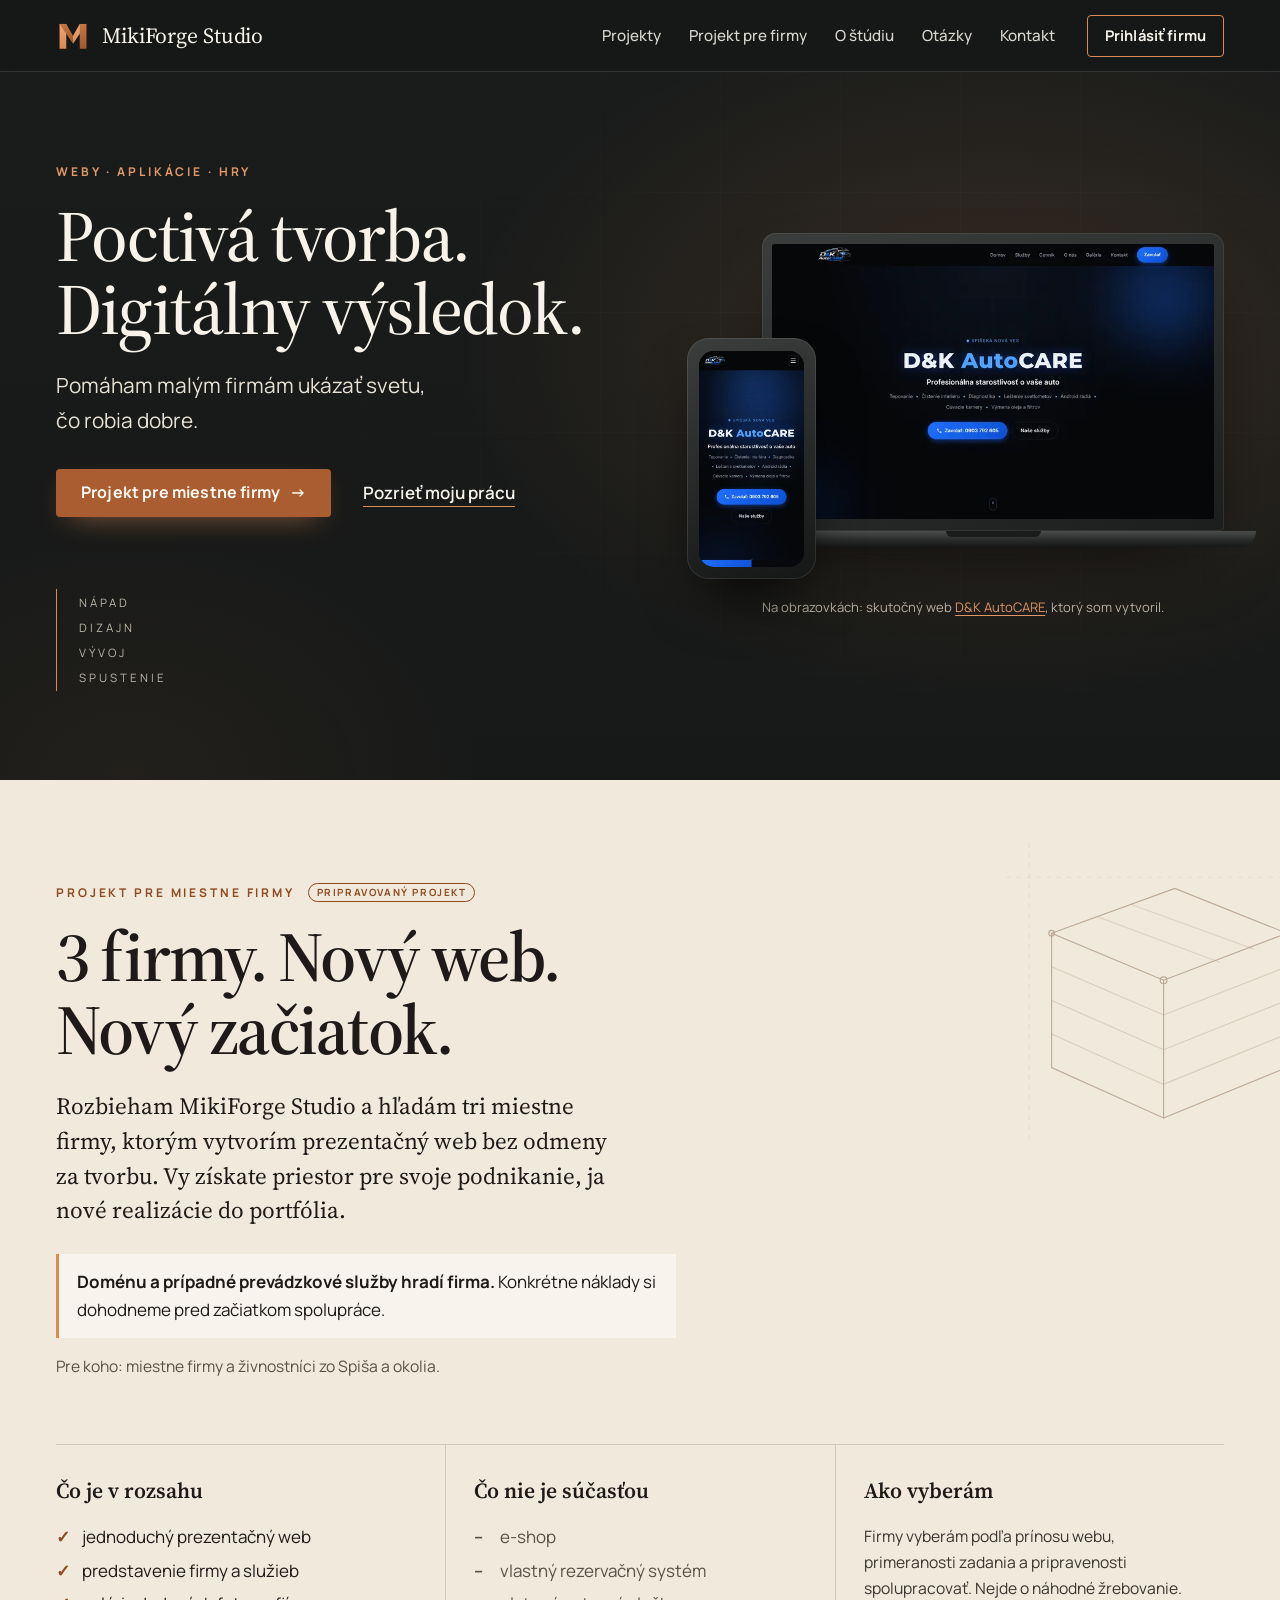
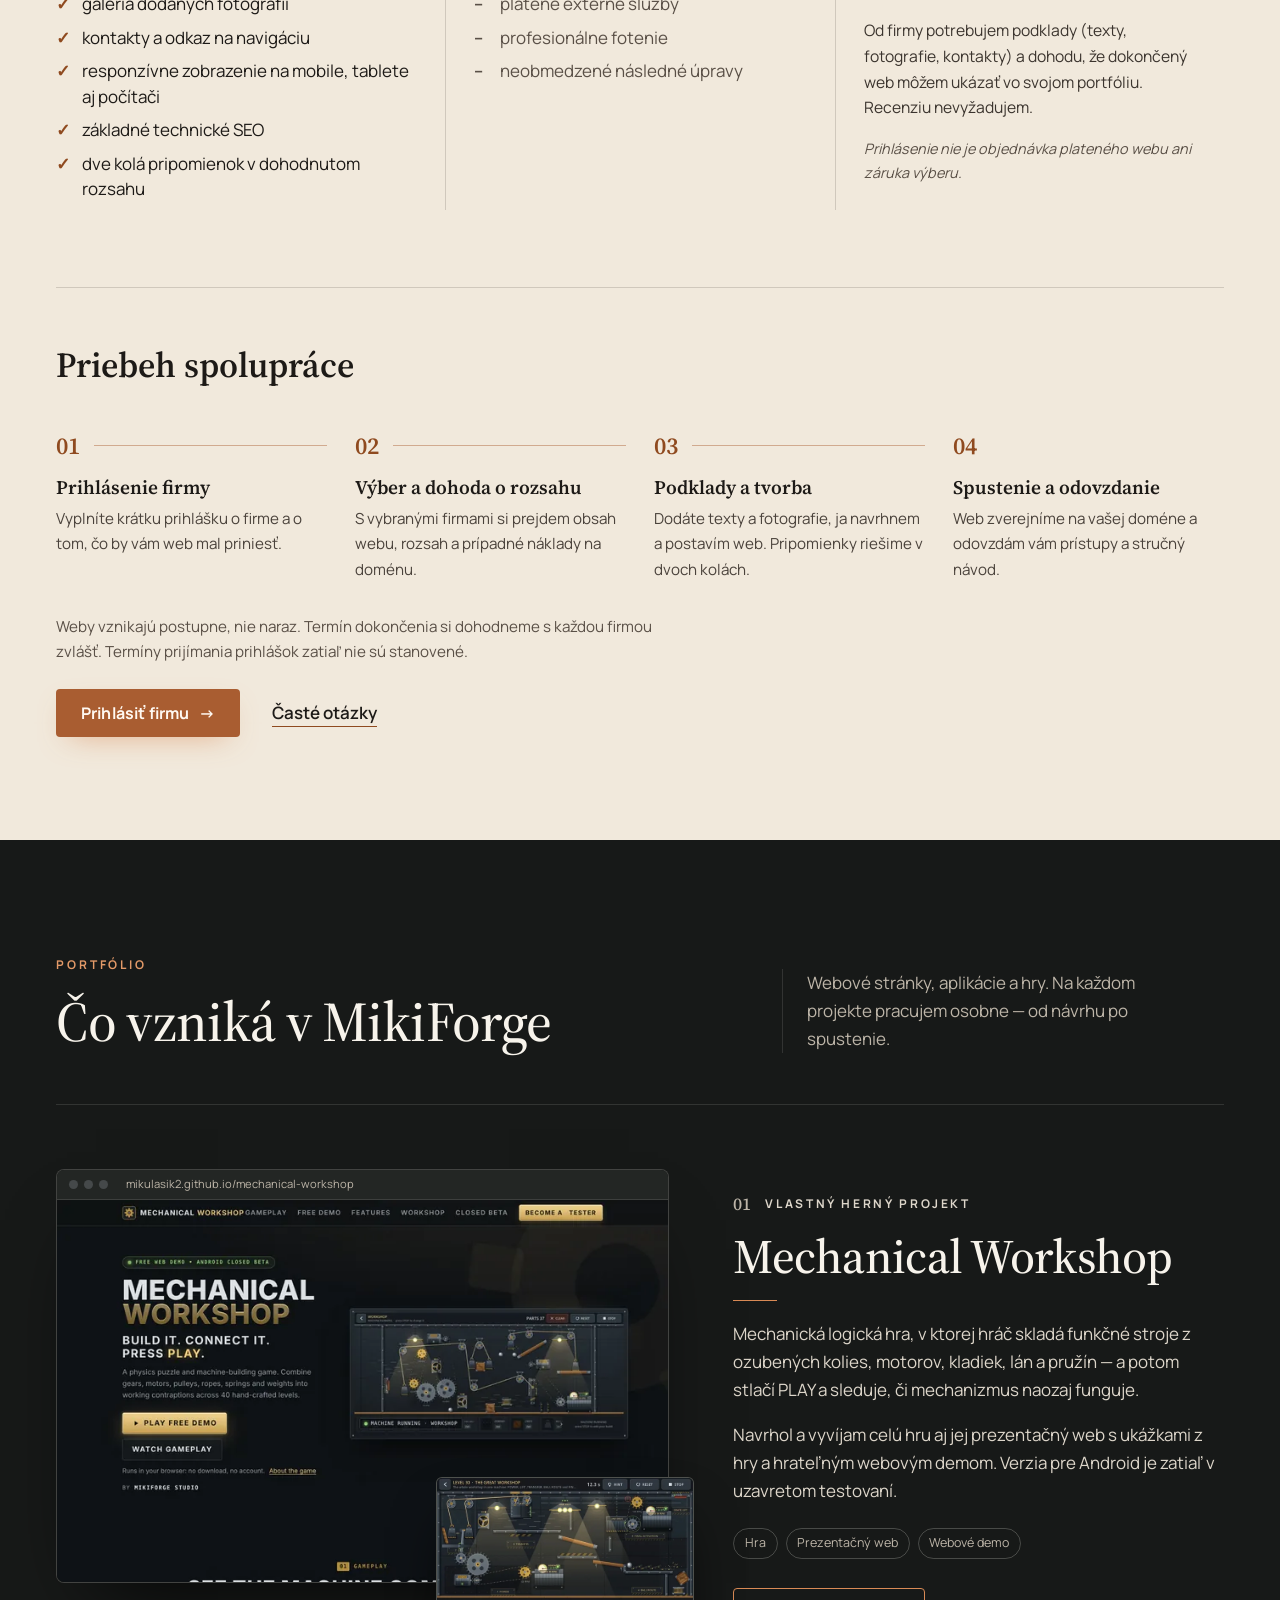
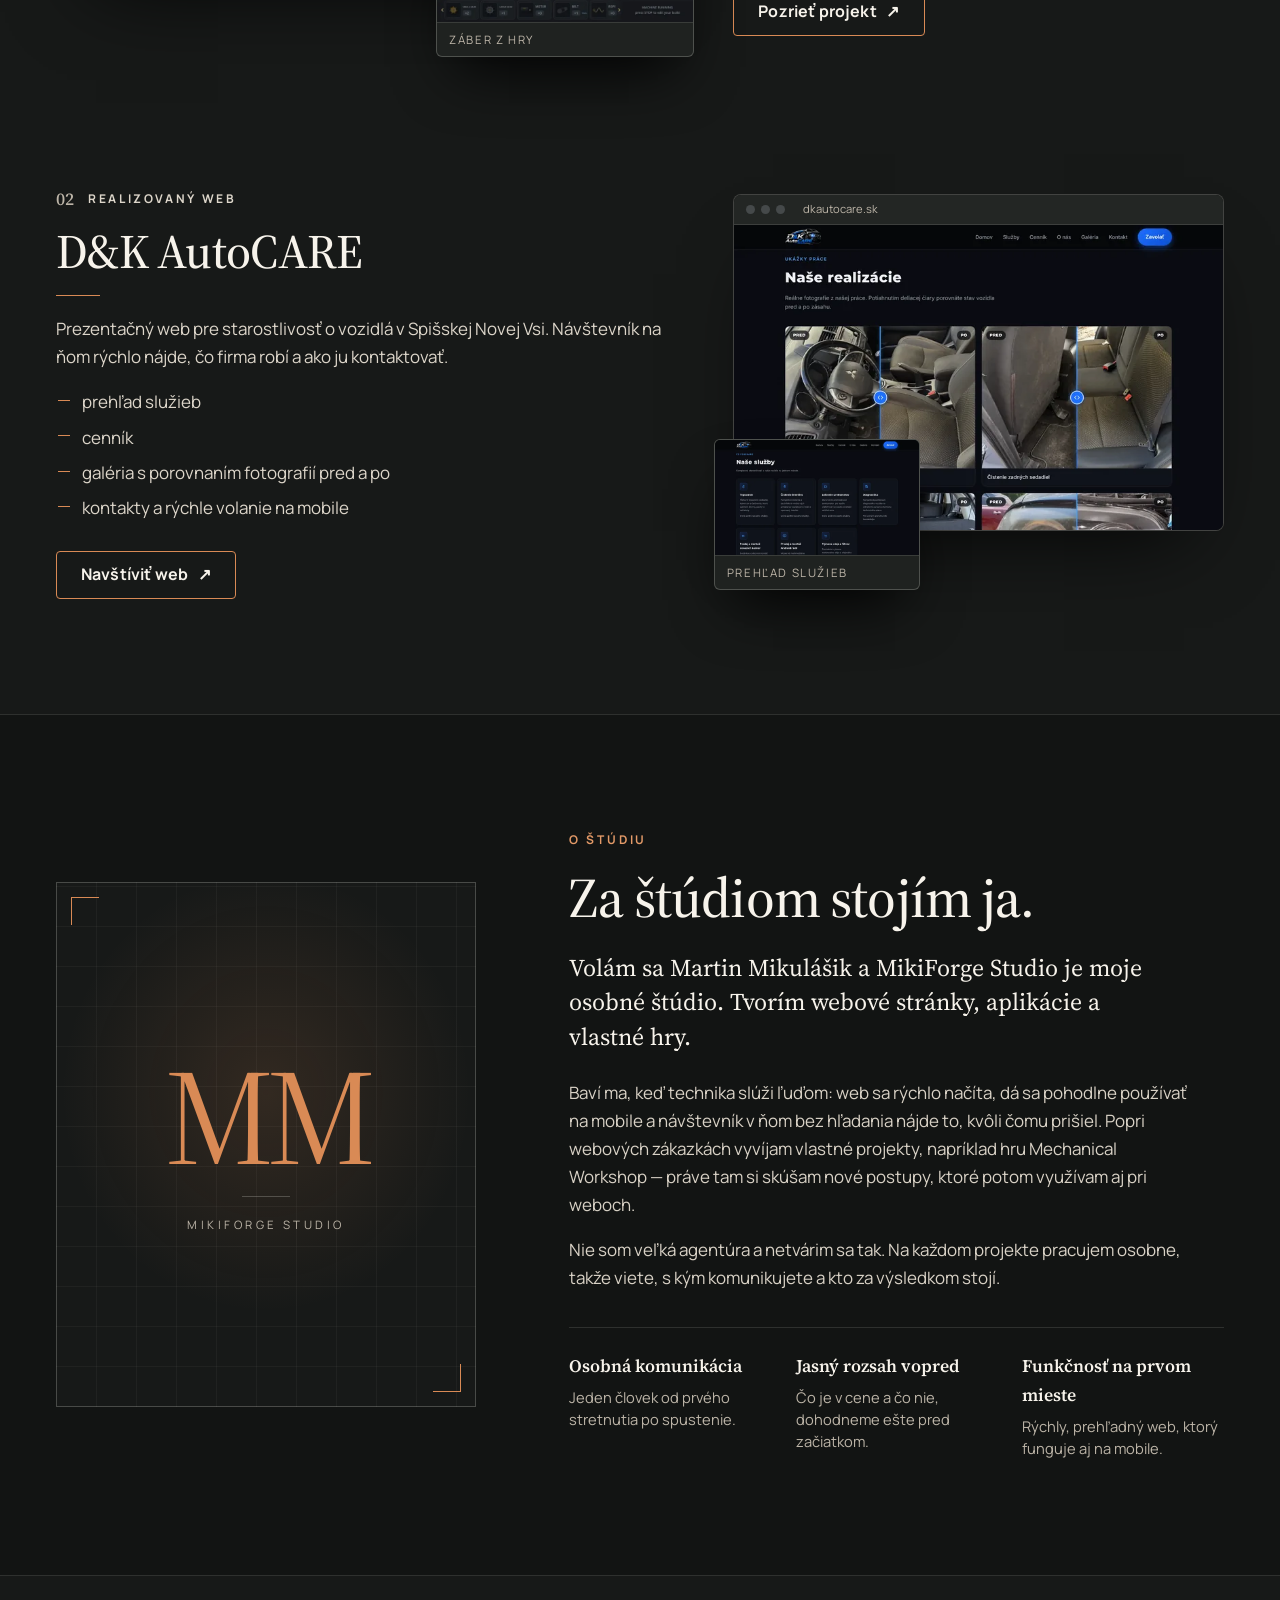
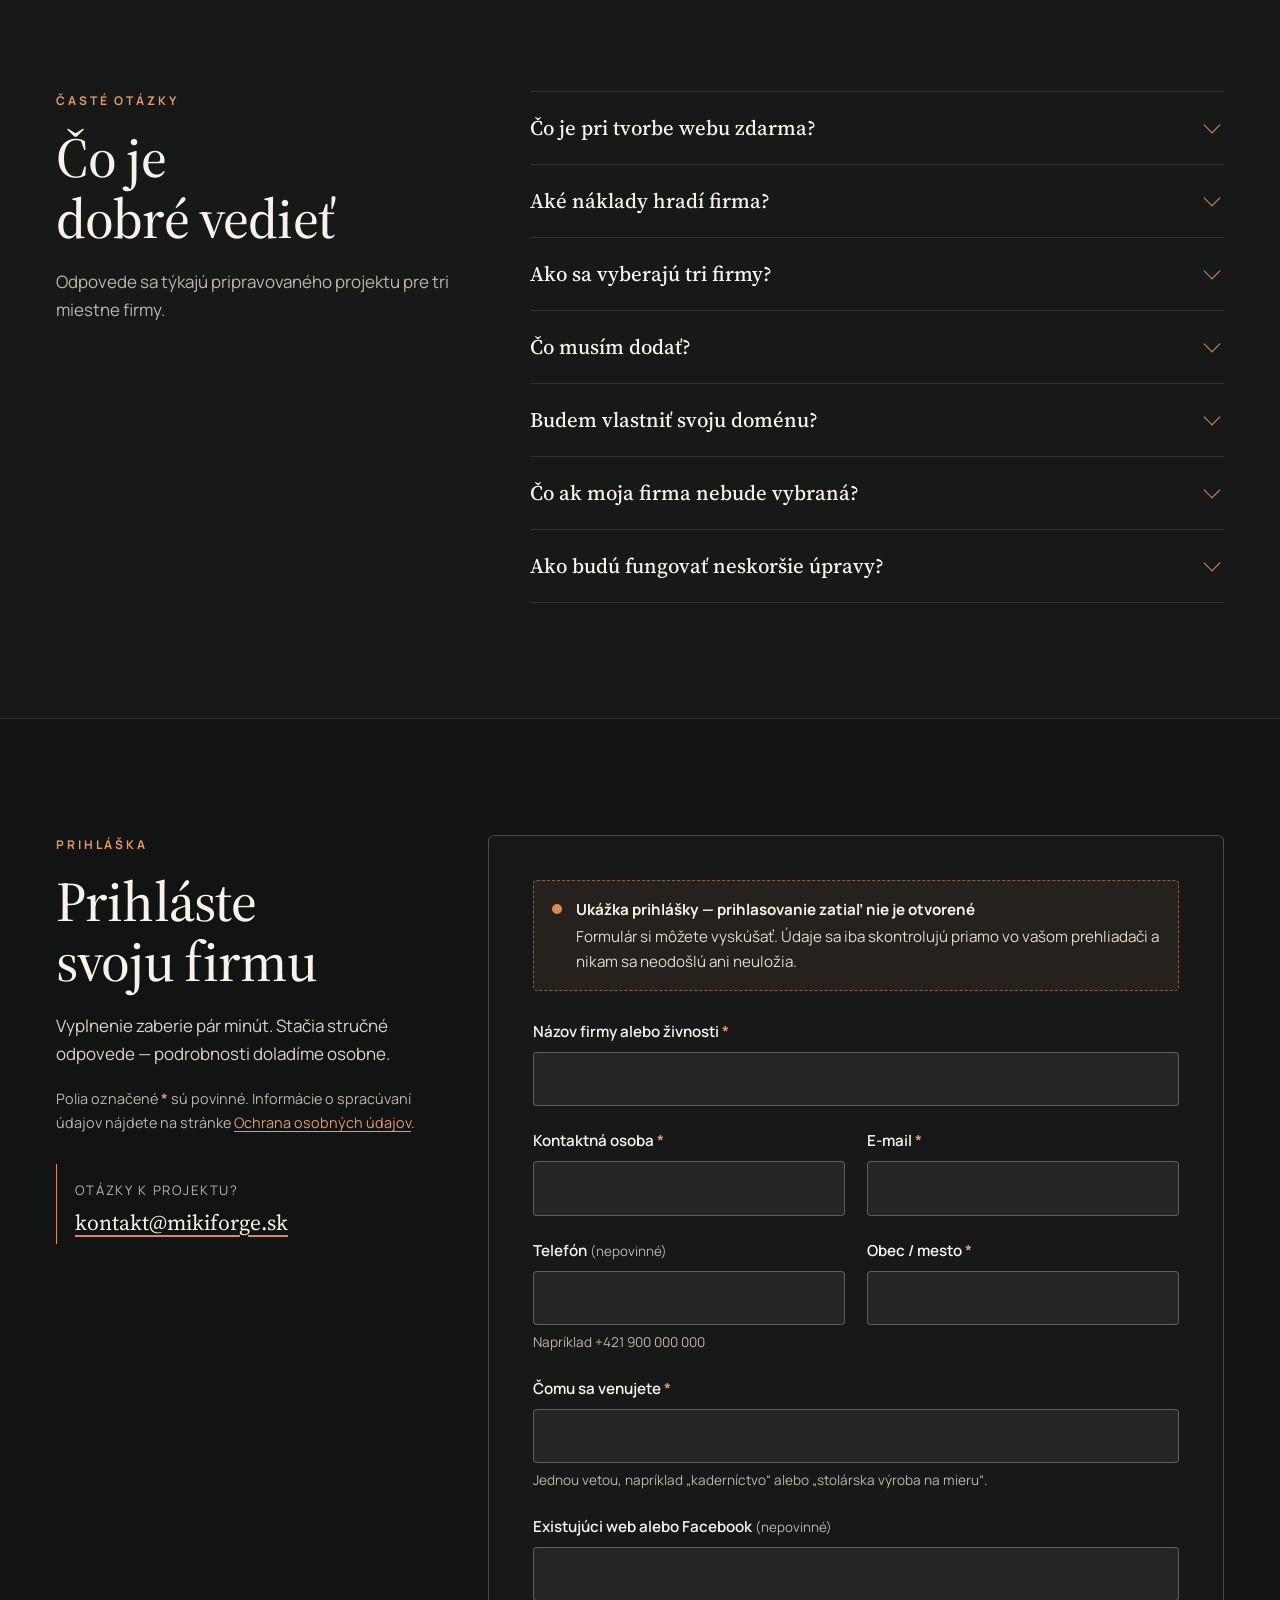
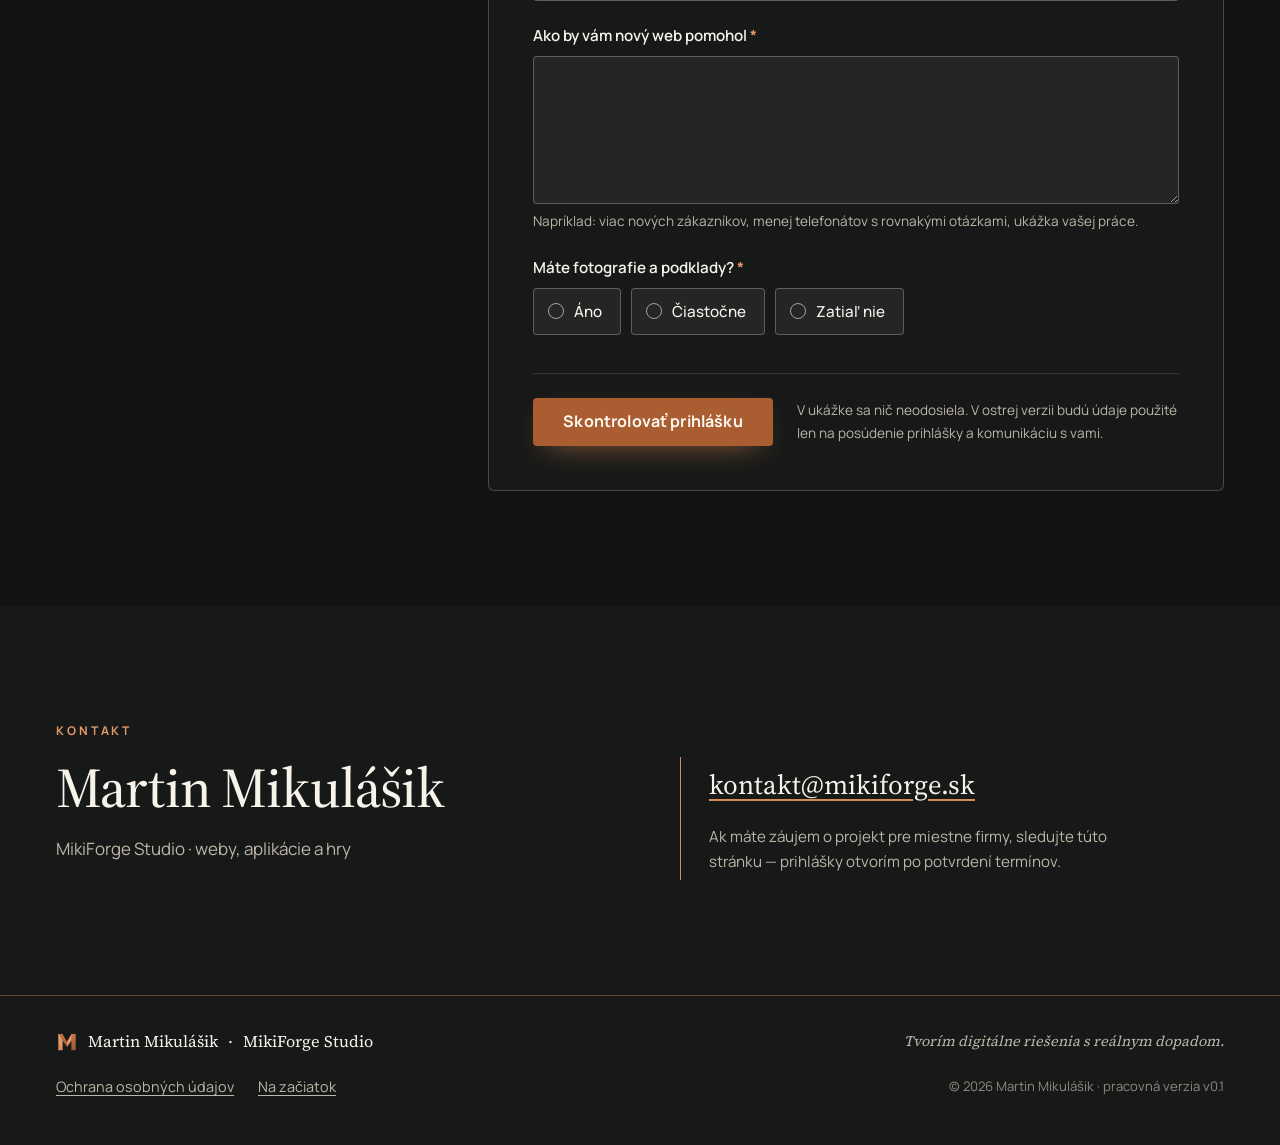
==== commit 2d6df15c: "Add files via upload" ====
--- a/index.html
+++ b/index.html
@@ -372,6 +372,10 @@
           <h2 class="section-title" id="apply-title">Prihláste svoju firmu</h2>
           <p>Vyplnenie zaberie pár minút. Stačia stručné odpovede — podrobnosti doladíme osobne.</p>
           <p class="apply__small">Polia označené <span class="req" aria-hidden="true">*</span><span class="visually-hidden">hviezdičkou</span> sú povinné. Informácie o spracúvaní údajov nájdete na stránke <a href="ochrana-osobnych-udajov.html">Ochrana osobných údajov</a>.</p>
+          <div class="apply__contact">
+            <p class="apply__contact-label">Otázky k projektu?</p>
+            <a class="apply__contact-link" href="mailto:kontakt@mikiforge.sk">kontakt@mikiforge.sk</a>
+          </div>
         </div>
 
         <div class="apply__panel">
@@ -483,8 +487,9 @@
           <p class="contact__sub">MikiForge Studio · weby, aplikácie a hry</p>
         </div>
         <div class="contact__box" id="contact-box">
-          <p class="contact__pending" id="contact-pending">Priamy kontakt pripravujem.</p>
-          <ul class="contact__list" id="contact-list" hidden></ul>
+          <ul class="contact__list" id="contact-list">
+            <li><a href="mailto:kontakt@mikiforge.sk">kontakt@mikiforge.sk</a></li>
+          </ul>
           <p class="contact__note">Ak máte záujem o projekt pre miestne firmy, sledujte túto stránku — prihlášky otvorím po potvrdení termínov.</p>
         </div>
       </div>
--- a/css/styles.css
+++ b/css/styles.css
@@ -488,6 +488,10 @@
 .apply__intro p:not(.eyebrow) { color: #d9d2c6; margin-top: 1.2rem; }
 .apply__small { font-size: .9rem; color: var(--muted) !important; }
 .apply__small a { color: var(--copper-text); text-underline-offset: 3px; }
+.apply__contact { margin-top: 1.8rem; padding: 16px 0 4px 18px; border-left: 1px solid var(--copper); }
+.apply__contact-label { margin: 0 0 .2rem !important; font-size: .82rem; letter-spacing: .14em; text-transform: uppercase; color: var(--muted) !important; }
+.apply__contact-link { font-family: var(--serif); font-size: clamp(1.15rem, 1rem + .5vw, 1.35rem); color: var(--text); text-decoration-color: var(--copper); text-underline-offset: 5px; overflow-wrap: anywhere; }
+.apply__contact-link:hover { color: var(--copper-text); }
 .req { color: var(--copper-text); font-weight: 700; }
 .opt { color: var(--muted); font-weight: 400; font-size: .88em; }
 
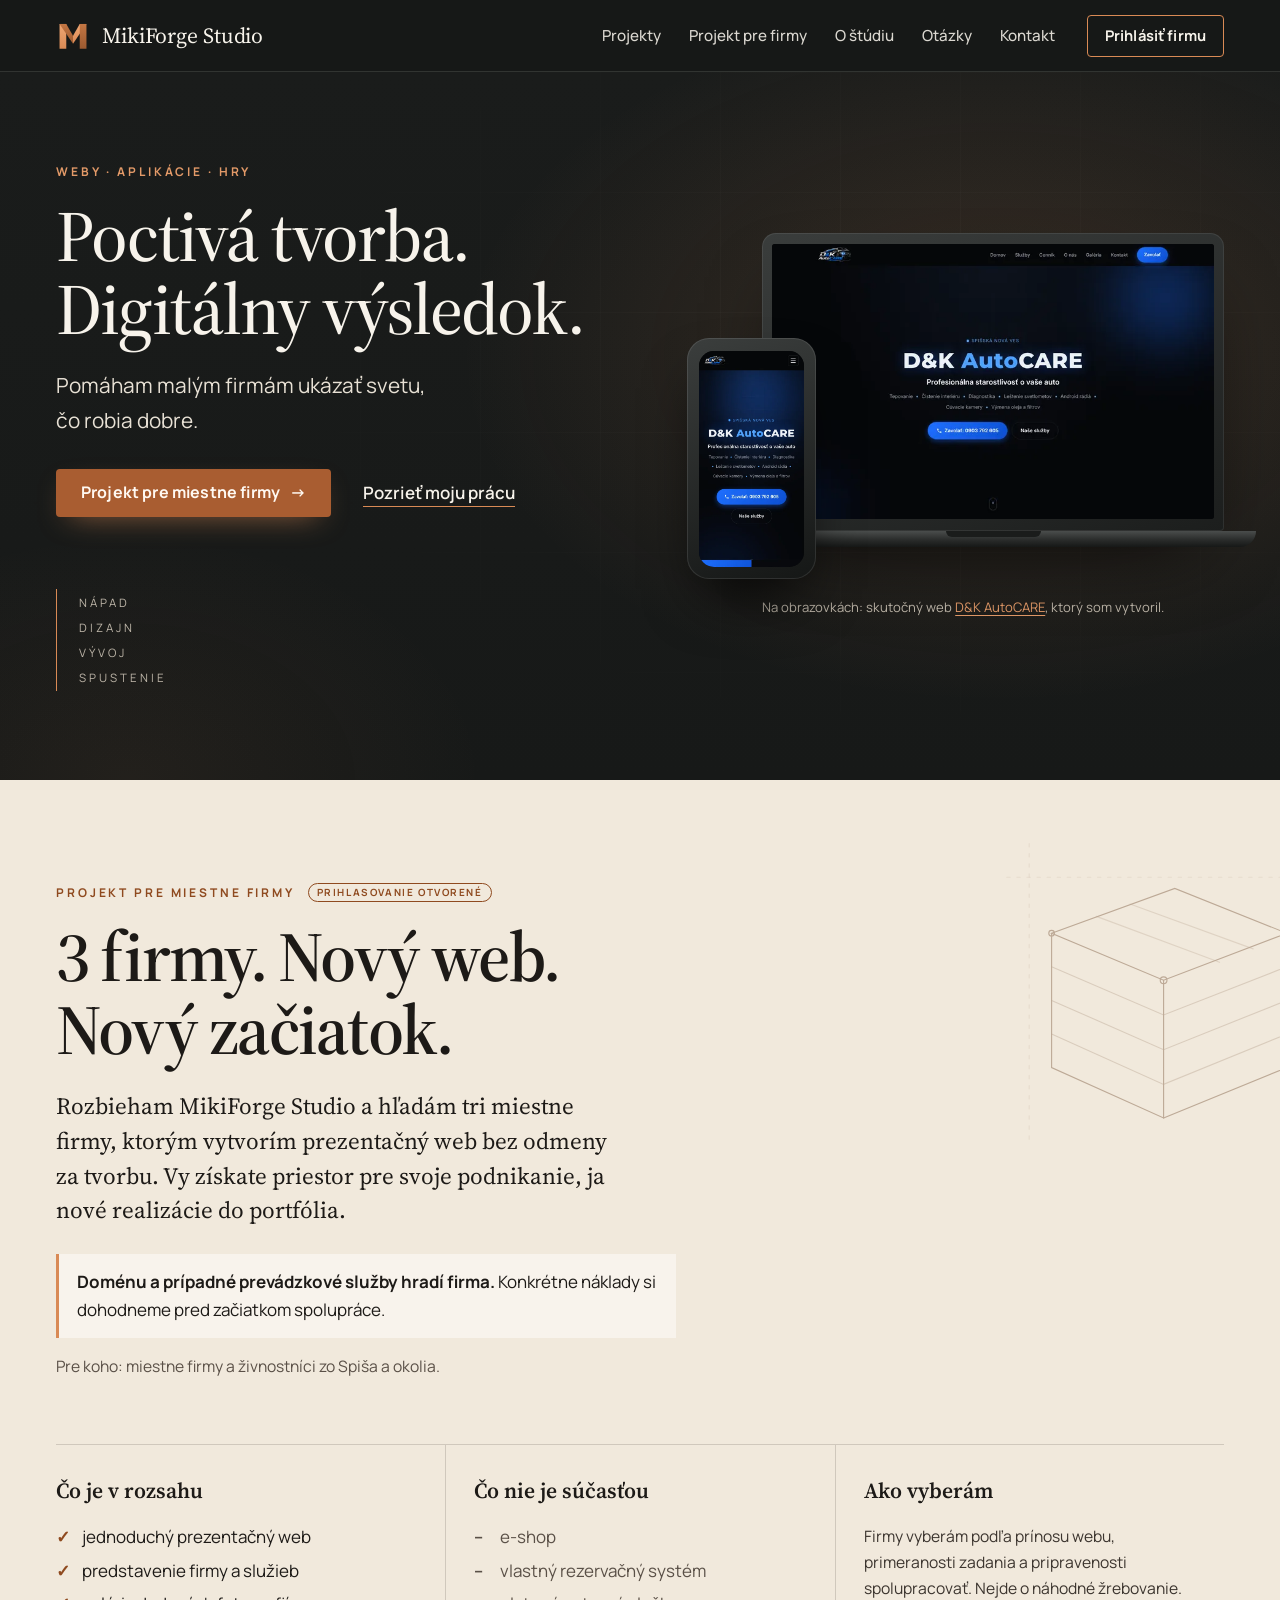
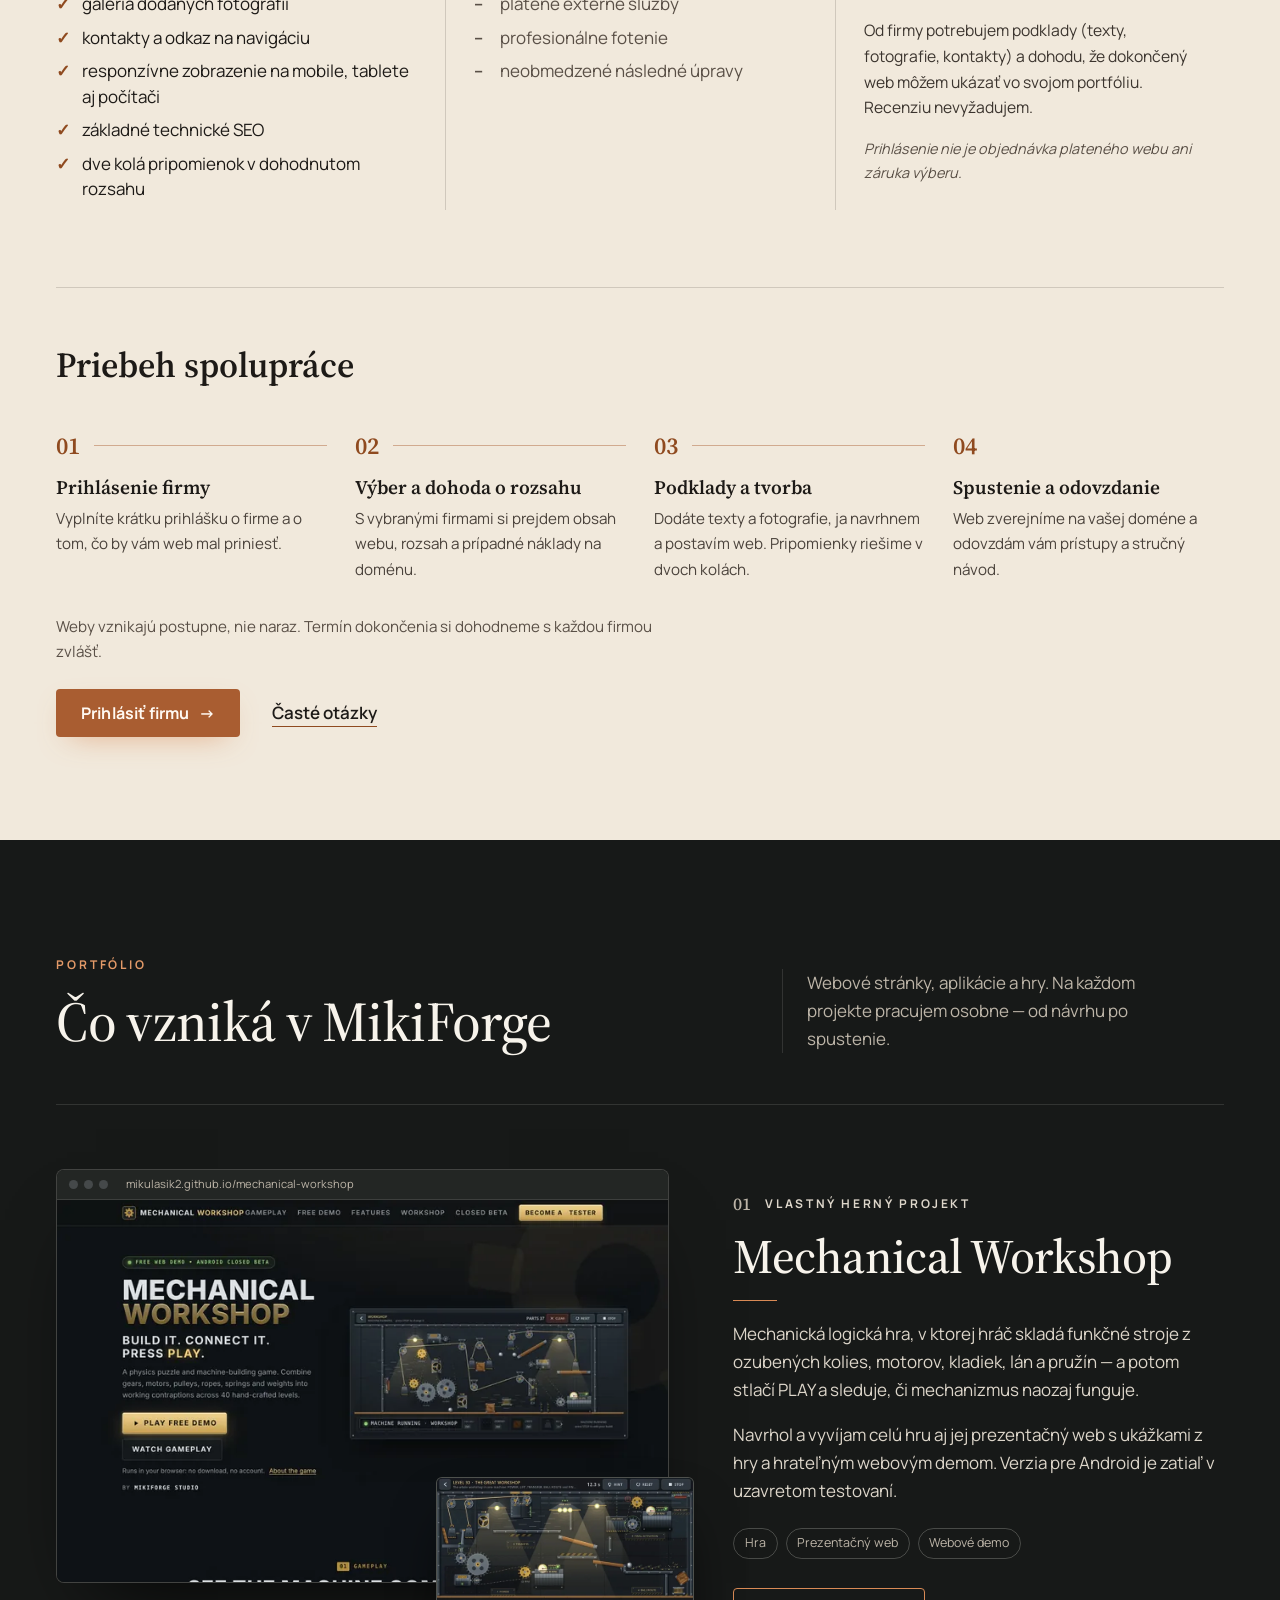
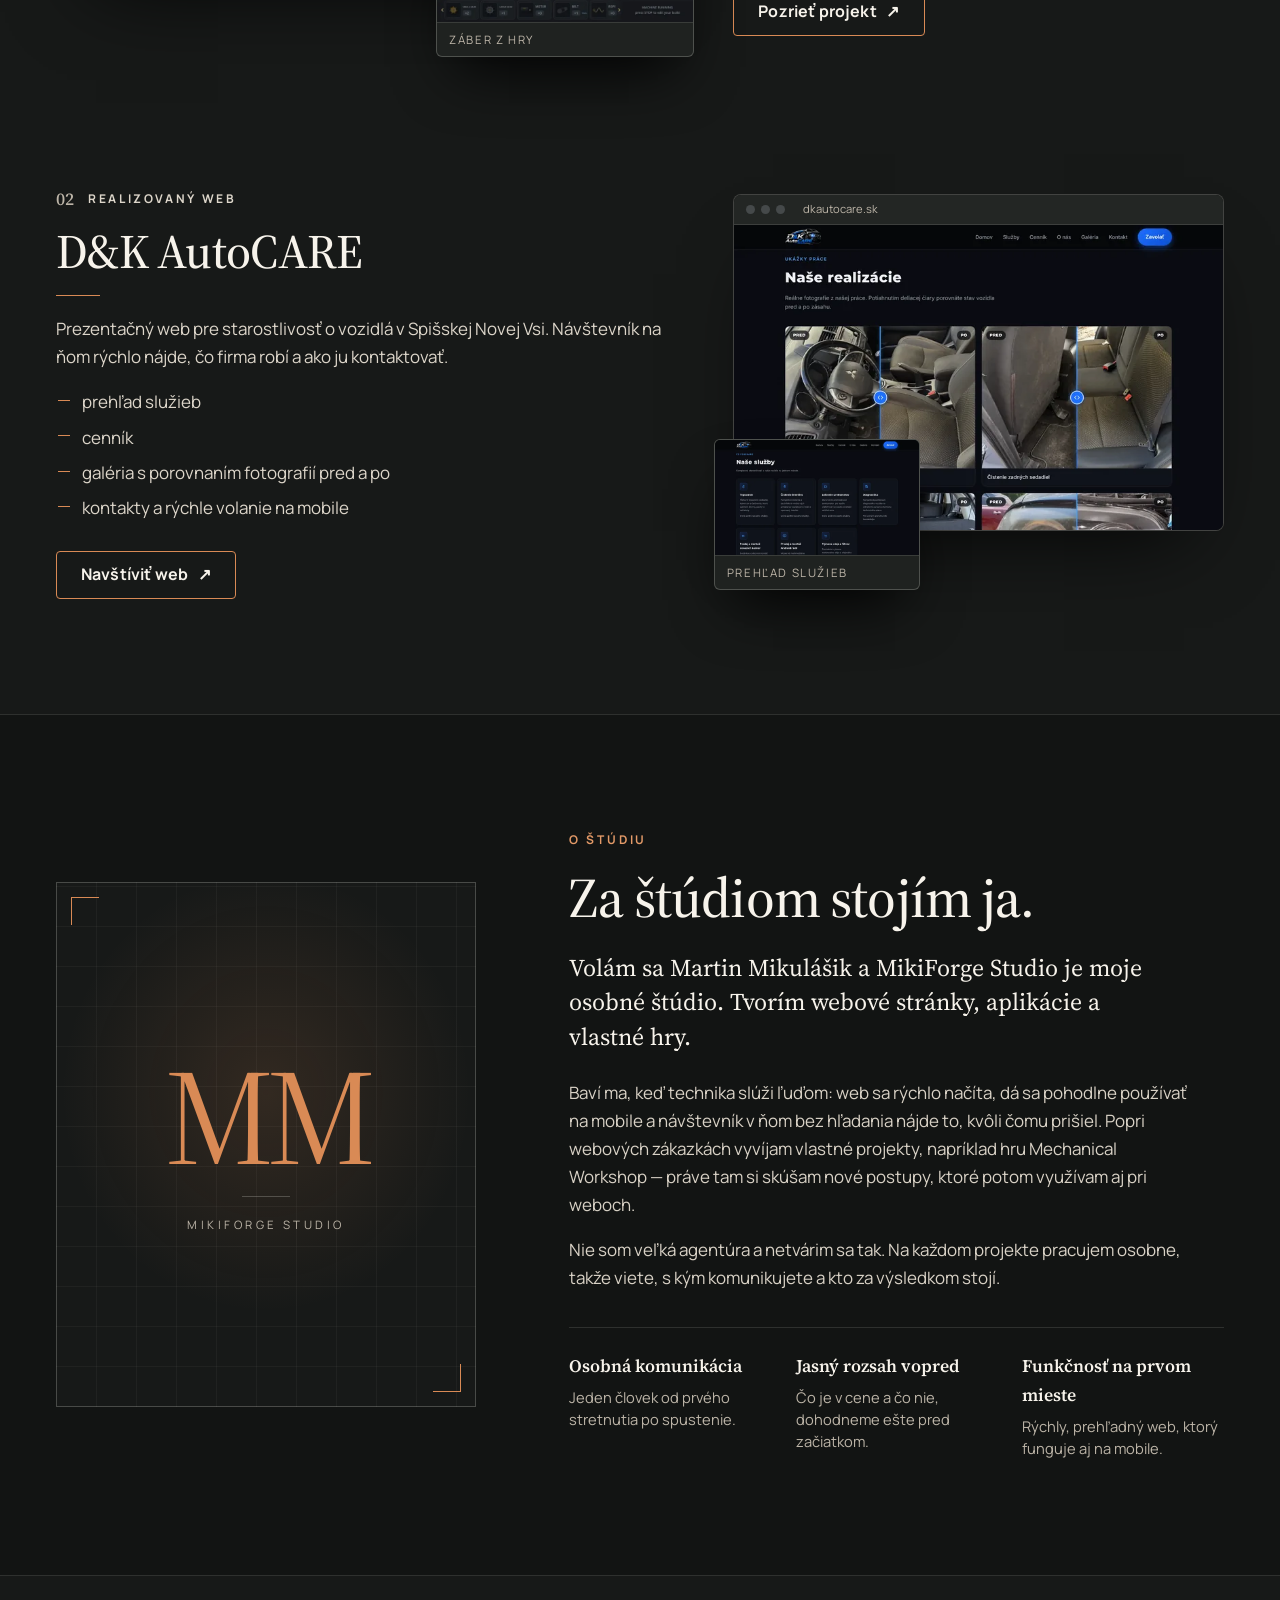
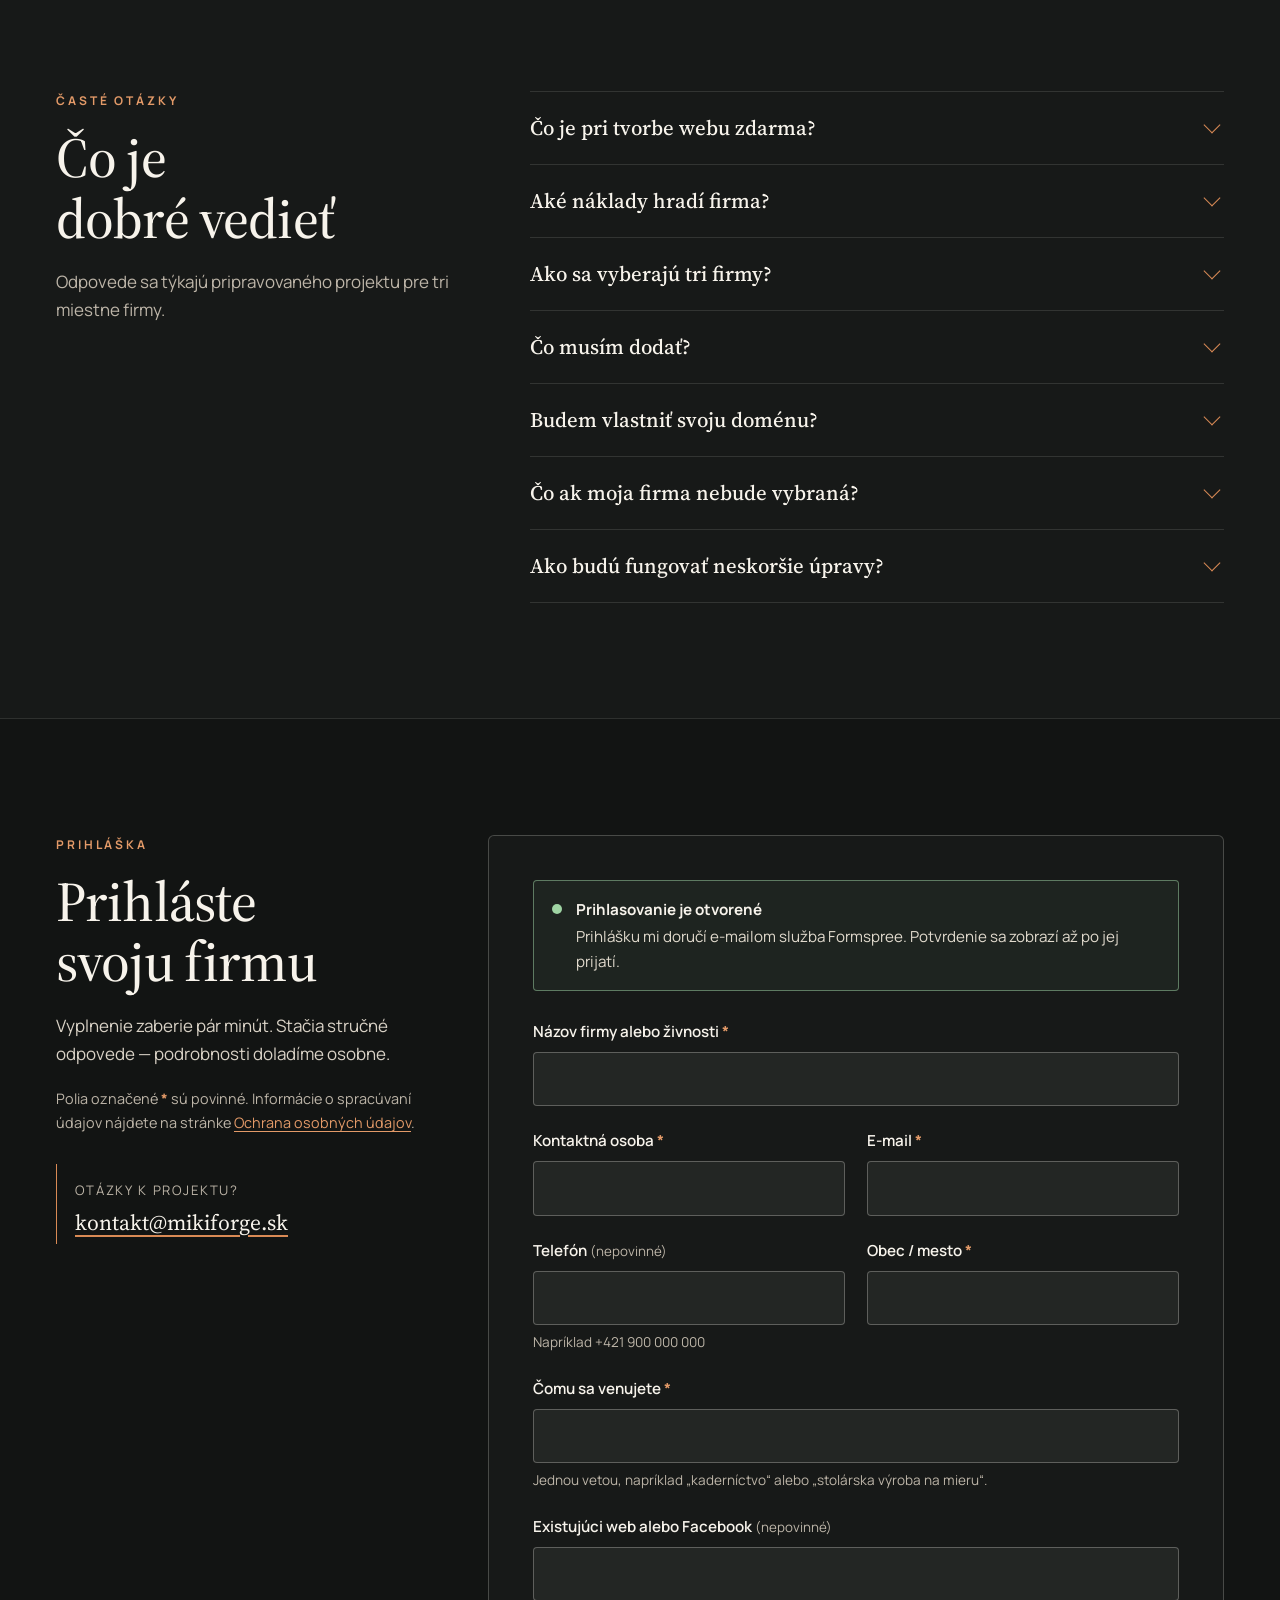
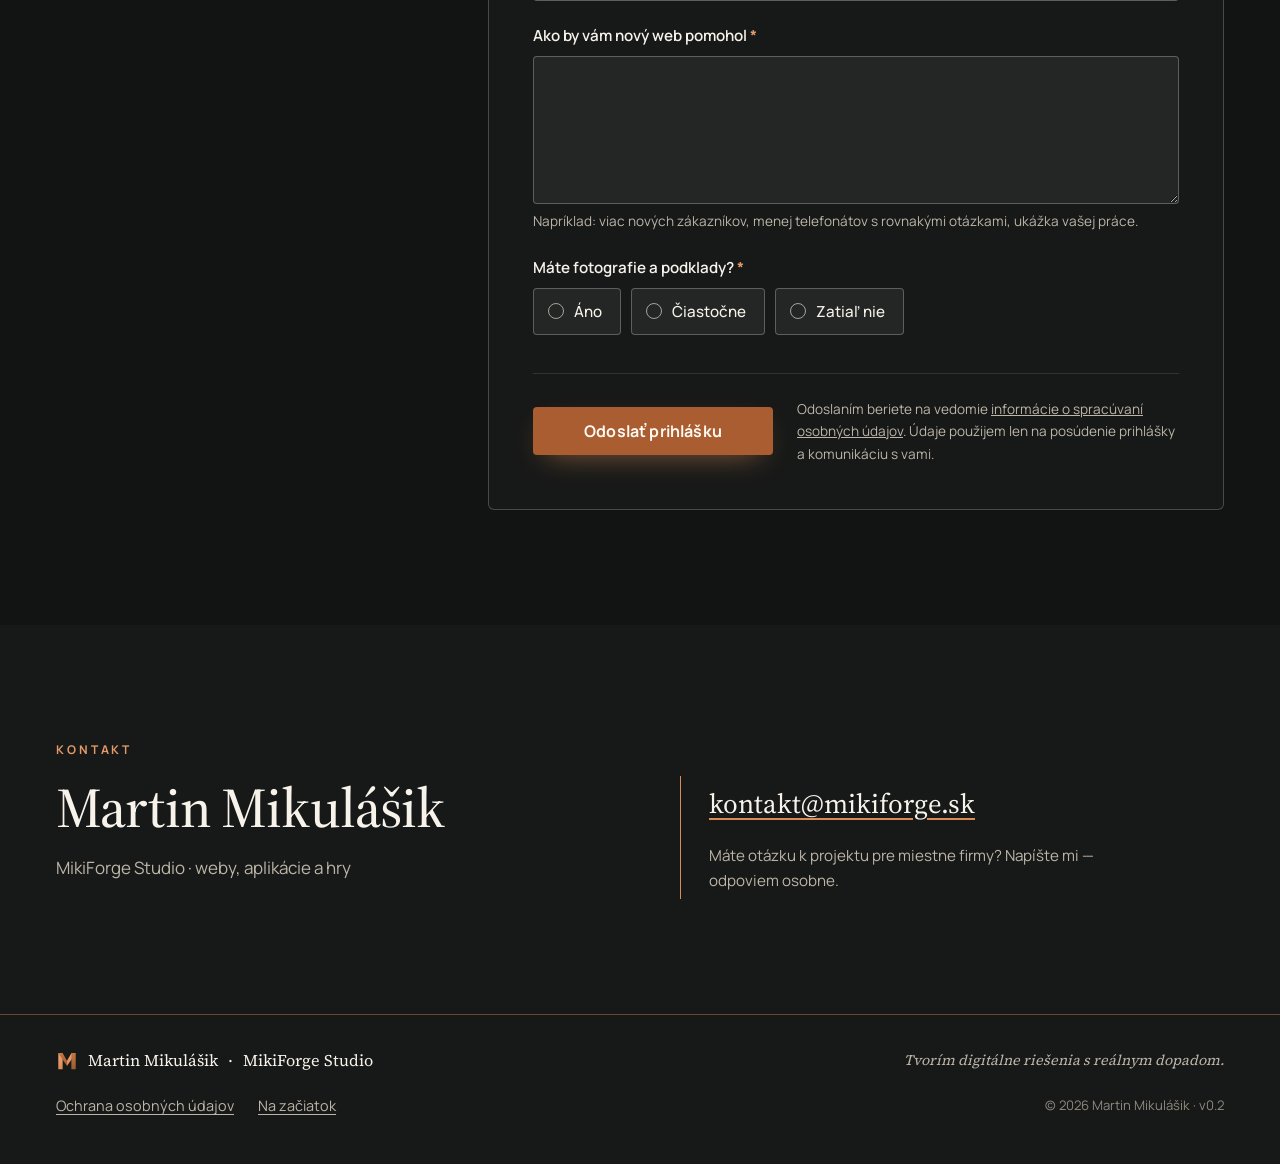
==== commit 152d603c: "Add files via upload" ====
--- a/index.html
+++ b/index.html
@@ -138,7 +138,7 @@
 
       <div class="container">
         <header class="local__head">
-          <p class="eyebrow eyebrow--dark">Projekt pre miestne firmy <span class="status-pill" data-config-text="campaign.statusLabel">Pripravovaný projekt</span></p>
+          <p class="eyebrow eyebrow--dark">Projekt pre miestne firmy <span class="status-pill" data-config-text="campaign.statusLabel">Prihlasovanie otvorené</span></p>
           <h2 class="local__title" id="local-title">3&nbsp;firmy. Nový web. Nový začiatok.</h2>
           <p class="local__lead">Rozbieham MikiForge Studio a hľadám tri miestne firmy, ktorým vytvorím prezentačný web bez odmeny za tvorbu. Vy získate priestor pre svoje podnikanie, ja nové realizácie do portfólia.</p>
           <p class="local__cost"><strong>Doménu a prípadné prevádzkové služby hradí firma.</strong> Konkrétne náklady si dohodneme pred začiatkom spolupráce.</p>
@@ -200,7 +200,7 @@
               <p>Web zverejníme na vašej doméne a odovzdám vám prístupy a stručný návod.</p>
             </li>
           </ol>
-          <p class="process__note" data-config-text="campaign.timingNote">Weby vznikajú postupne, nie naraz. Termín dokončenia si dohodneme s každou firmou zvlášť. Termíny prijímania prihlášok zatiaľ nie sú stanovené.</p>
+          <p class="process__note" data-config-text="campaign.timingNote">Weby vznikajú postupne, nie naraz. Termín dokončenia si dohodneme s každou firmou zvlášť.</p>
           <div class="process__actions">
             <a class="btn btn--primary" href="#prihlaska">Prihlásiť firmu <span class="btn__arrow" aria-hidden="true">→</span></a>
             <a class="link-underline link-underline--dark" href="#otazky">Časté otázky</a>
@@ -381,8 +381,8 @@
         <div class="apply__panel">
           <div class="form-mode" id="form-mode" role="note">
             <span class="form-mode__dot" aria-hidden="true"></span>
-            <p><strong id="form-mode-title">Ukážka prihlášky — prihlasovanie zatiaľ nie je otvorené</strong>
-            <span id="form-mode-text">Formulár si môžete vyskúšať. Údaje sa iba skontrolujú priamo vo vašom prehliadači a nikam sa neodošlú ani neuložia.</span></p>
+            <p><strong id="form-mode-title">Prihlasovanie je otvorené</strong>
+            <span id="form-mode-text">Prihlášku mi doručí e-mailom služba Formspree. Potvrdenie sa zobrazí až po jej prijatí.</span></p>
           </div>
 
           <noscript>
@@ -469,7 +469,7 @@
                 <span class="form__submit-label">Skontrolovať prihlášku</span>
                 <span class="spinner" aria-hidden="true"></span>
               </button>
-              <p class="form__legal" id="form-legal">V ukážke sa nič neodosiela. V ostrej verzii budú údaje použité len na posúdenie prihlášky a komunikáciu s vami.</p>
+              <p class="form__legal" id="form-legal">Odoslaním beriete na vedomie <a href="ochrana-osobnych-udajov.html">informácie o spracúvaní osobných údajov</a>. Údaje použijem len na posúdenie prihlášky a komunikáciu s vami.</p>
             </div>
 
             <div class="form__status" id="form-status" role="status" aria-live="polite" tabindex="-1" hidden></div>
@@ -490,7 +490,7 @@
           <ul class="contact__list" id="contact-list">
             <li><a href="mailto:kontakt@mikiforge.sk">kontakt@mikiforge.sk</a></li>
           </ul>
-          <p class="contact__note">Ak máte záujem o projekt pre miestne firmy, sledujte túto stránku — prihlášky otvorím po potvrdení termínov.</p>
+          <p class="contact__note">Máte otázku k projektu pre miestne firmy? Napíšte mi — odpoviem osobne.</p>
         </div>
       </div>
     </section>
@@ -504,7 +504,7 @@
         <li><a href="ochrana-osobnych-udajov.html">Ochrana osobných údajov</a></li>
         <li><a href="#hore">Na začiatok</a></li>
       </ul>
-      <p class="site-footer__meta">© <span id="year">2026</span> Martin Mikulášik · pracovná verzia v0.1</p>
+      <p class="site-footer__meta">© <span id="year">2026</span> Martin Mikulášik · v0.2</p>
     </div>
   </footer>
 </body>
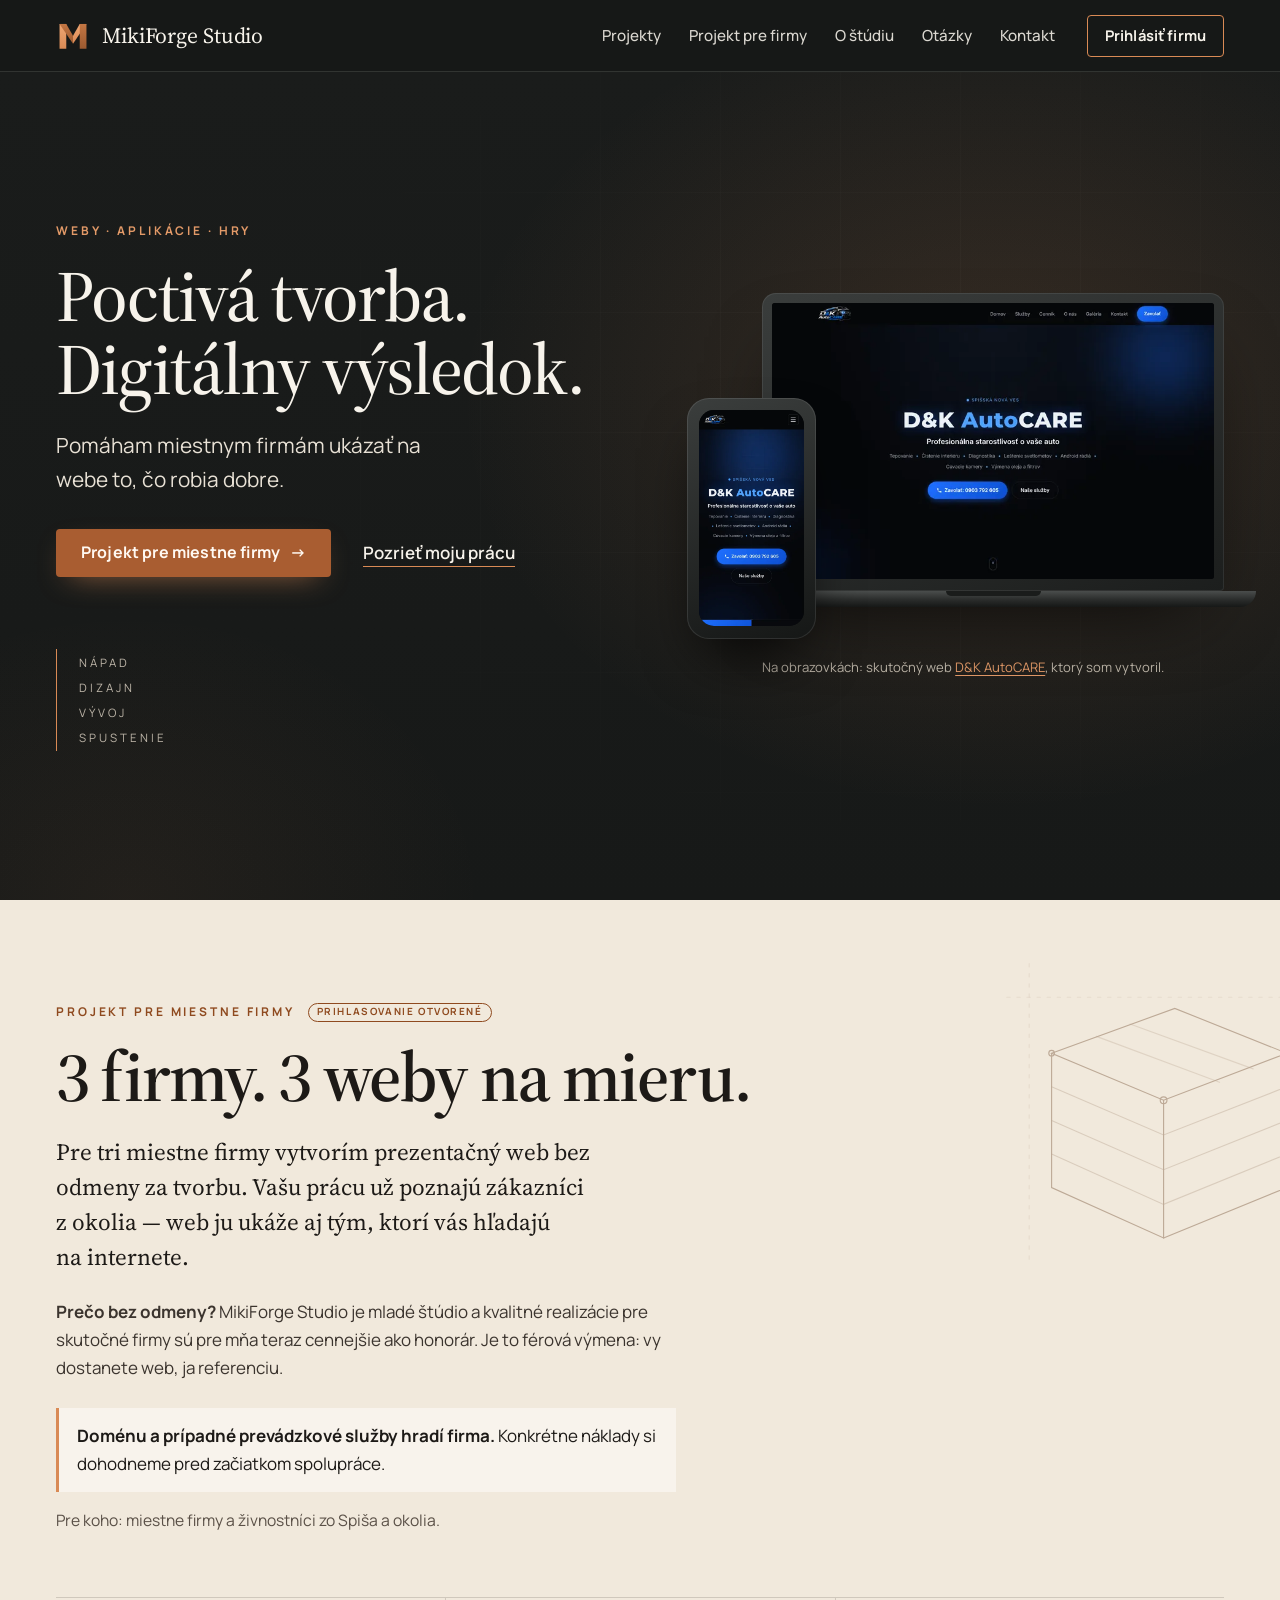
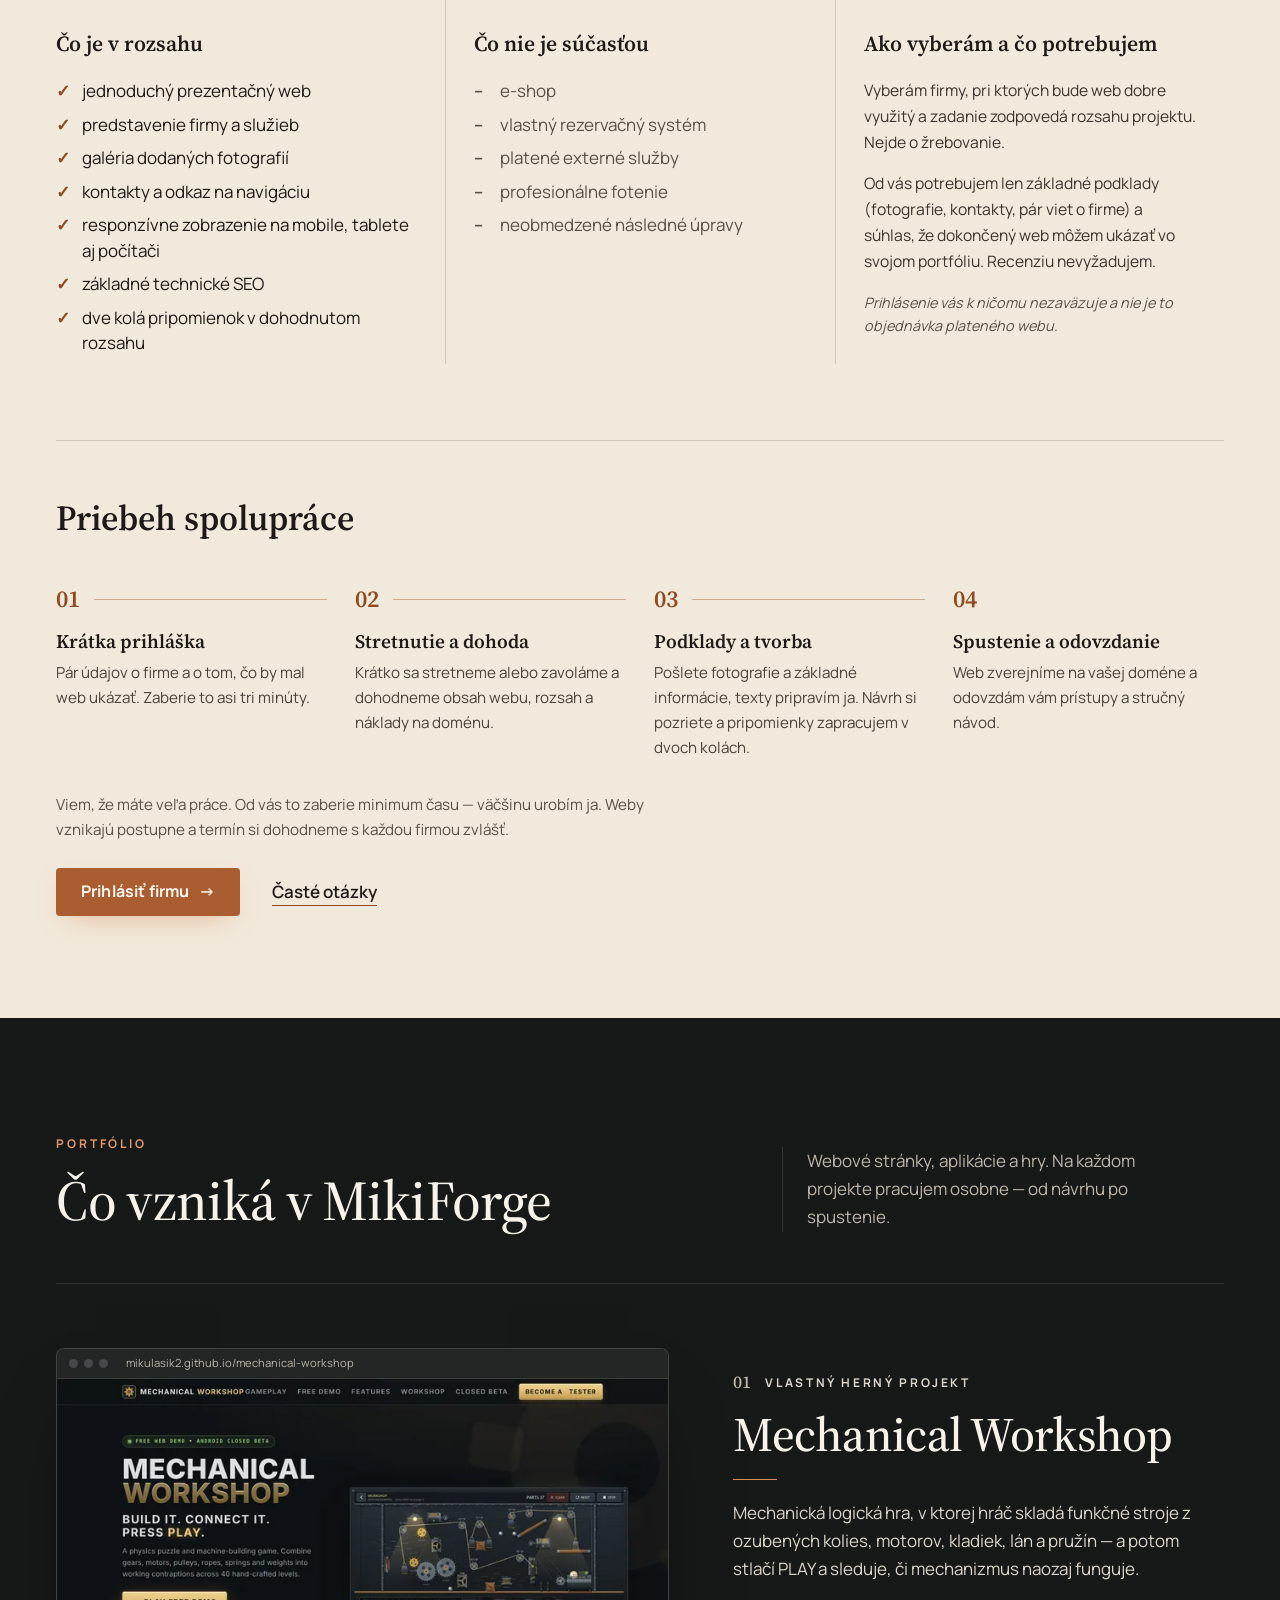
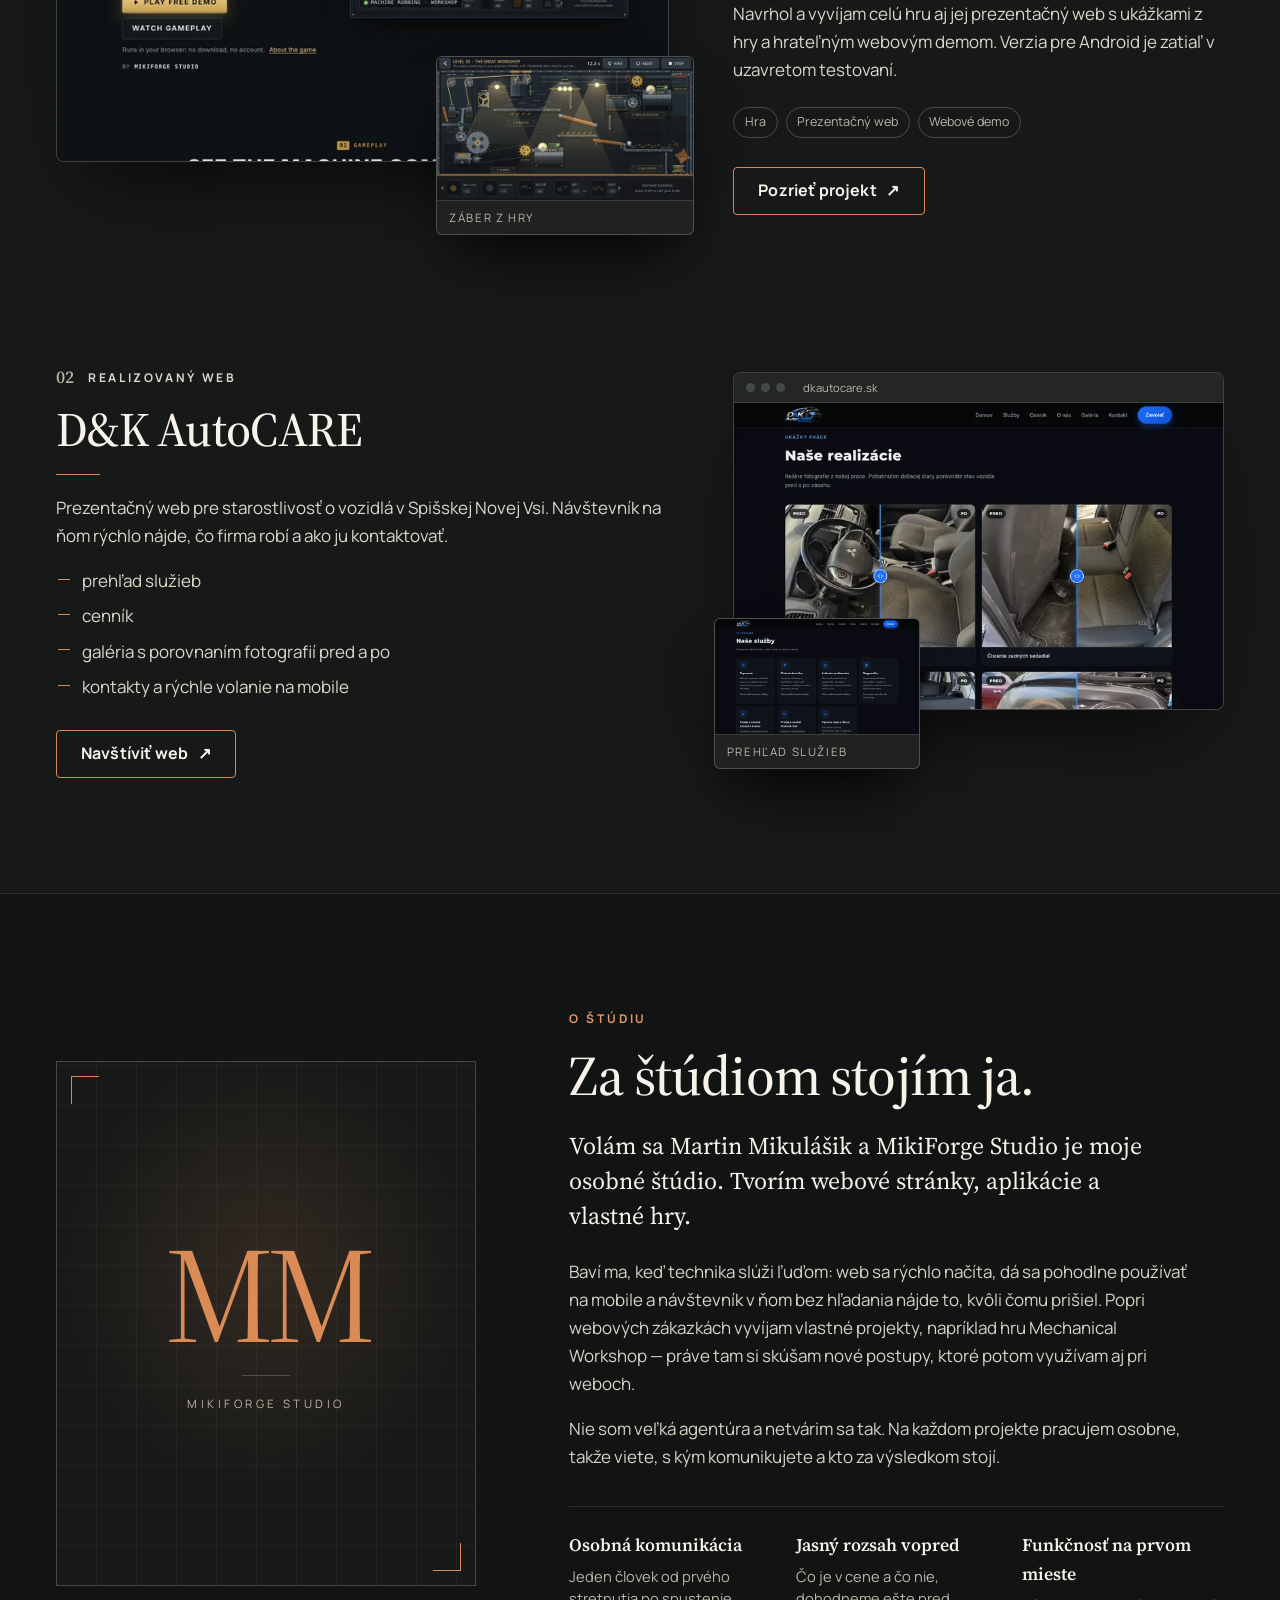
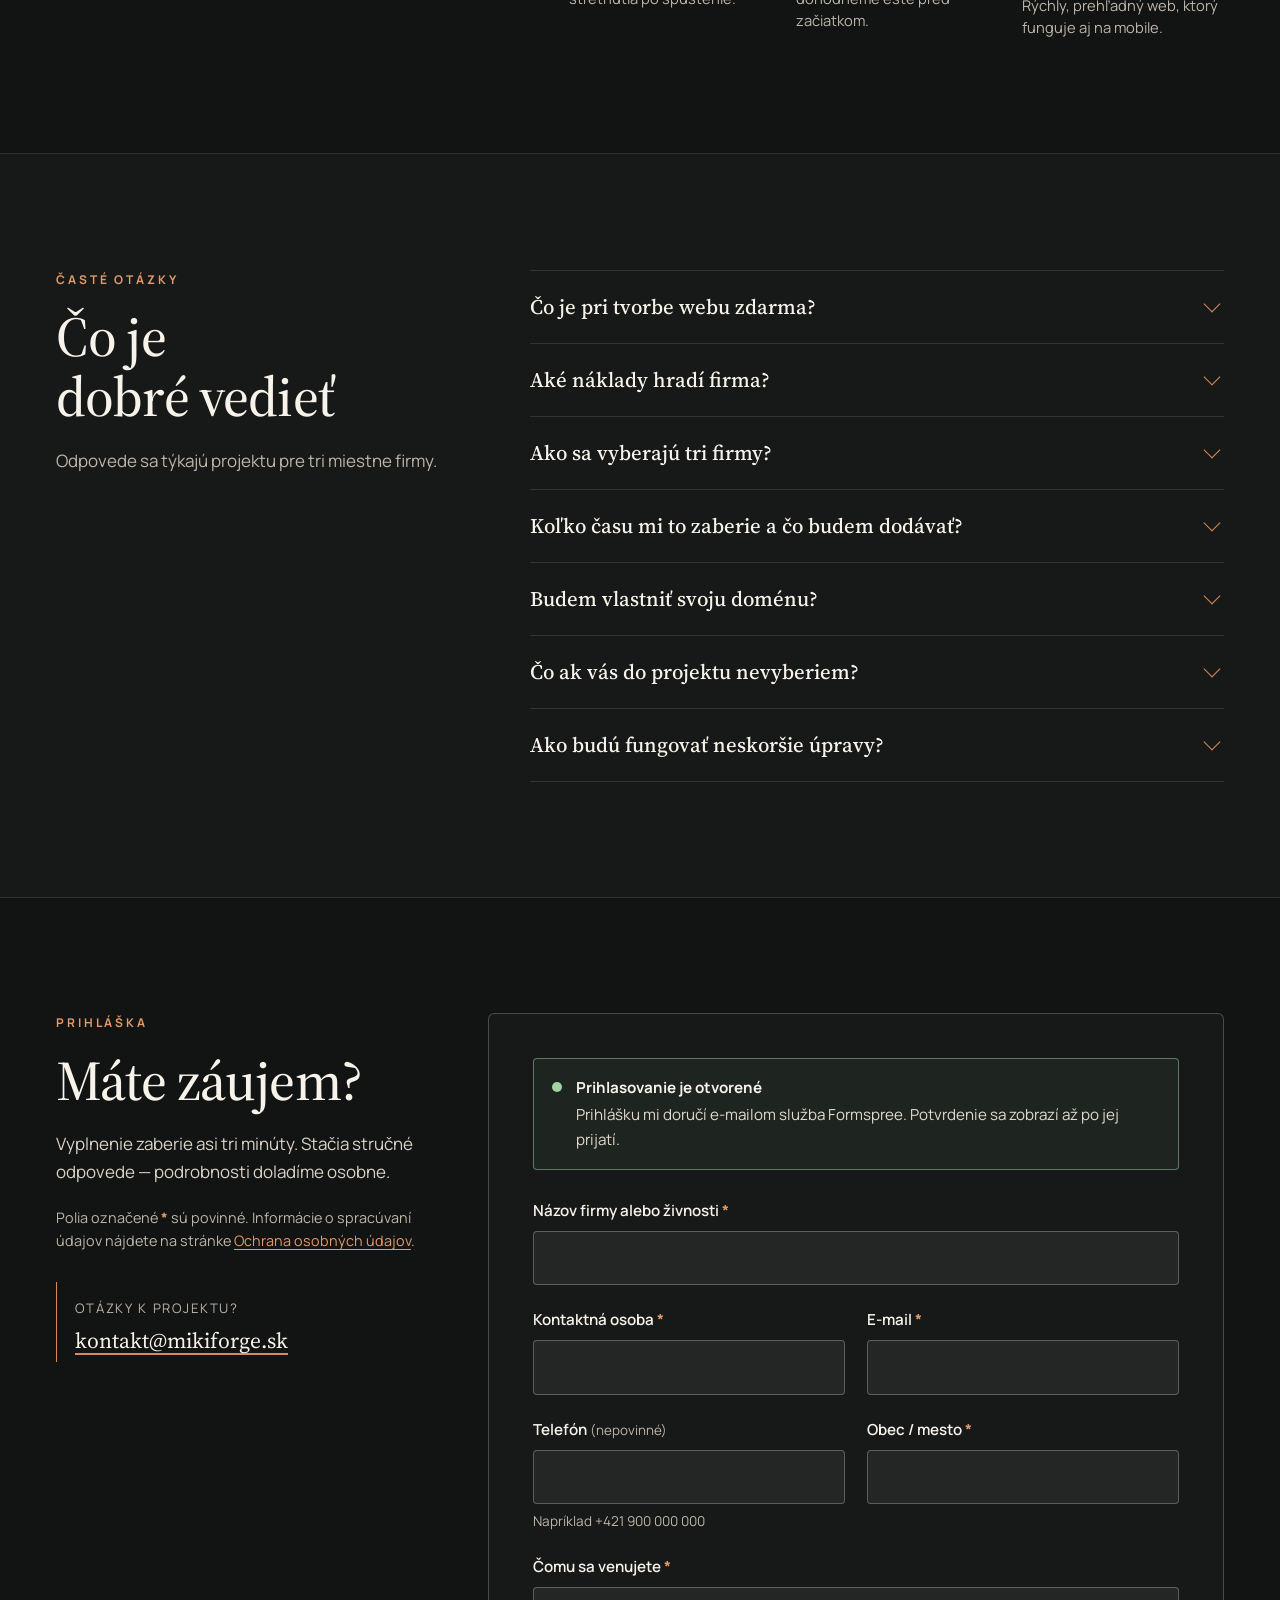
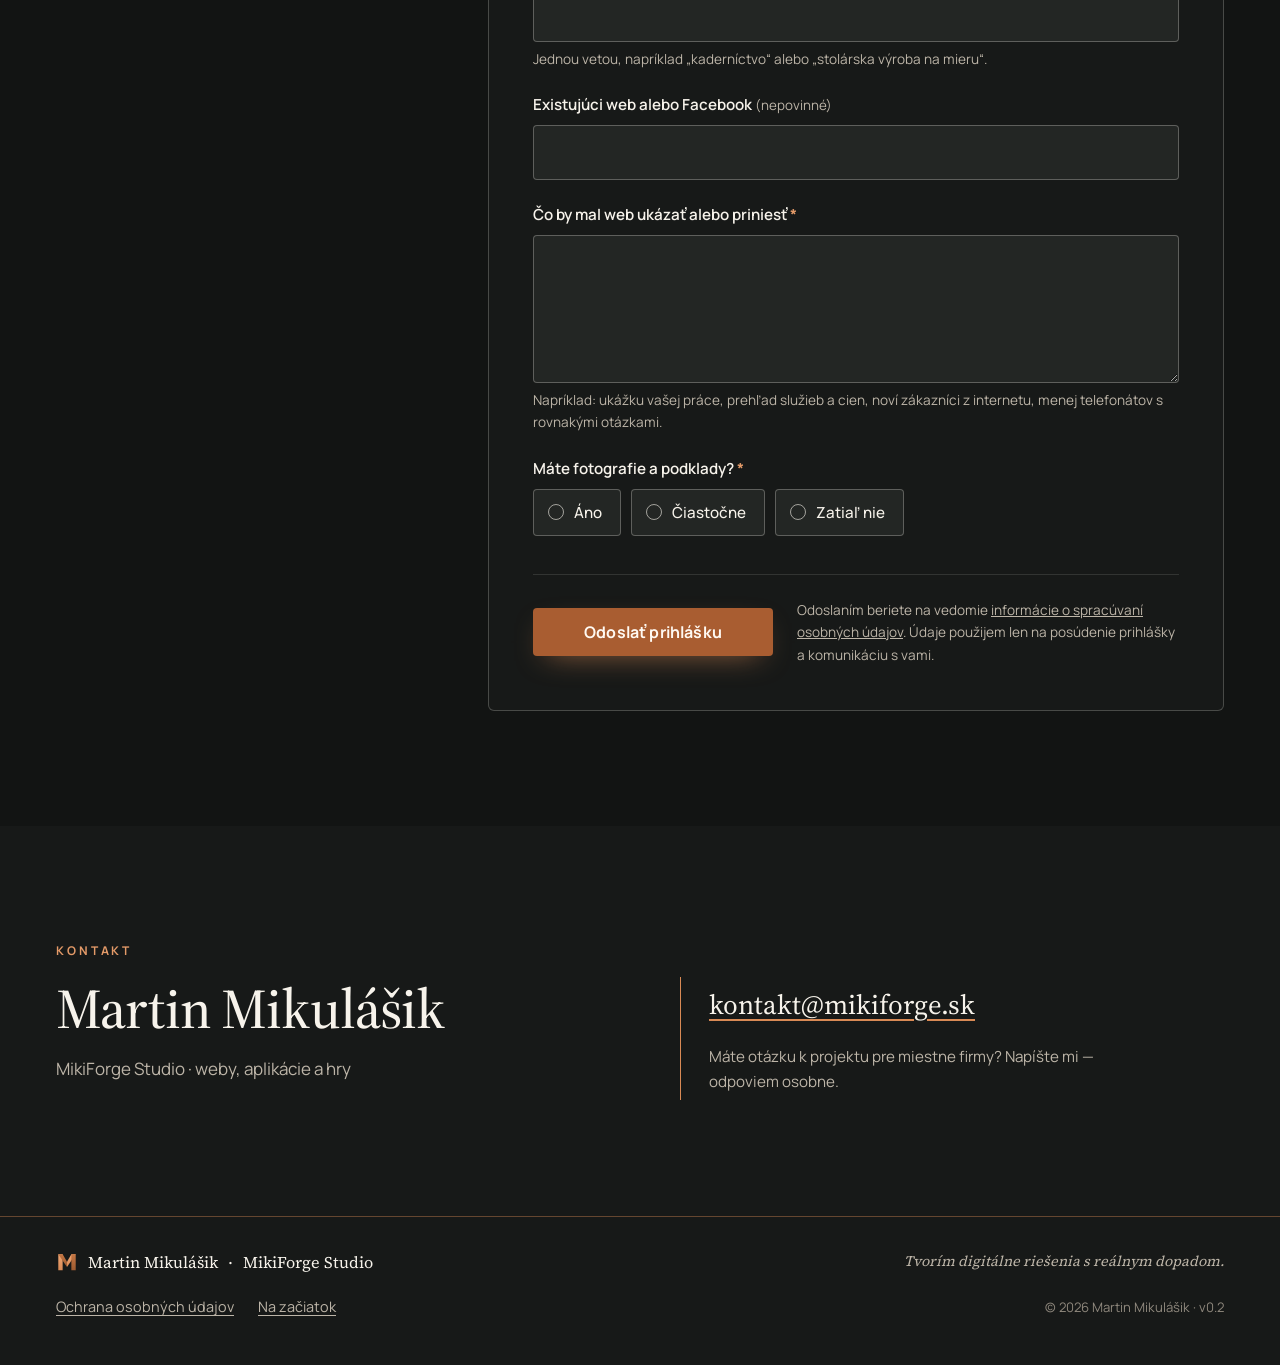
==== commit ba18f20d: "Add files via upload" ====
--- a/index.html
+++ b/index.html
@@ -4,7 +4,7 @@
   <meta charset="utf-8">
   <meta name="viewport" content="width=device-width, initial-scale=1">
   <title>MikiForge Studio — weby, aplikácie a hry | Martin Mikulášik</title>
-  <meta name="description" content="Osobné štúdio Martina Mikulášika. Tvorím webové stránky, aplikácie a vlastné hry. Pripravujem projekt: prezentačné weby bez odmeny za tvorbu pre tri miestne firmy zo Spiša a okolia.">
+  <meta name="description" content="Osobné štúdio Martina Mikulášika. Tvorím webové stránky, aplikácie a vlastné hry. Pre tri miestne firmy zo Spiša a okolia vytvorím prezentačný web bez odmeny za tvorbu.">
 
   <!-- PRACOVNÁ VERZIA: pred zverejnením zmeňte na "index, follow" (pozri CHECKLIST_PRED_SPUSTENIM.md) -->
   <meta name="robots" content="noindex, nofollow">
@@ -20,7 +20,7 @@
   <meta property="og:locale" content="sk_SK">
   <meta property="og:site_name" content="MikiForge Studio">
   <meta property="og:title" content="MikiForge Studio — Poctivá tvorba. Digitálny výsledok.">
-  <meta property="og:description" content="Weby, aplikácie a vlastné hry od Martina Mikulášika. Pripravujem projekt prezentačných webov pre tri miestne firmy zo Spiša a okolia.">
+  <meta property="og:description" content="Weby, aplikácie a vlastné hry od Martina Mikulášika. Pre tri miestne firmy zo Spiša a okolia vytvorím prezentačný web bez odmeny za tvorbu.">
   <meta property="og:image" content="https://mikiforge.sk/assets/img/brand/og-image.jpg">
   <meta property="og:image:width" content="1200">
   <meta property="og:image:height" content="630">
@@ -75,7 +75,7 @@
         <div class="hero__text">
           <p class="eyebrow">Weby · Aplikácie · Hry</p>
           <h1 class="hero__title" id="hero-title">Poctivá tvorba.<br><span>Digitálny výsledok.</span></h1>
-          <p class="hero__lead">Pomáham malým firmám ukázať svetu, čo robia dobre.</p>
+          <p class="hero__lead">Pomáham miestnym firmám ukázať na webe to, čo robia dobre.</p>
           <div class="hero__actions">
             <a class="btn btn--primary" href="#projekt-pre-firmy">Projekt pre miestne firmy <span class="btn__arrow" aria-hidden="true">→</span></a>
             <a class="link-underline" href="#projekty">Pozrieť moju prácu</a>
@@ -139,8 +139,9 @@
       <div class="container">
         <header class="local__head">
           <p class="eyebrow eyebrow--dark">Projekt pre miestne firmy <span class="status-pill" data-config-text="campaign.statusLabel">Prihlasovanie otvorené</span></p>
-          <h2 class="local__title" id="local-title">3&nbsp;firmy. Nový web. Nový začiatok.</h2>
-          <p class="local__lead">Rozbieham MikiForge Studio a hľadám tri miestne firmy, ktorým vytvorím prezentačný web bez odmeny za tvorbu. Vy získate priestor pre svoje podnikanie, ja nové realizácie do portfólia.</p>
+          <h2 class="local__title" id="local-title">3&nbsp;firmy. 3&nbsp;weby na mieru.</h2>
+          <p class="local__lead">Pre tri miestne firmy vytvorím prezentačný web bez odmeny za tvorbu. Vašu prácu už poznajú zákazníci z okolia — web ju ukáže aj tým, ktorí vás hľadajú na internete.</p>
+          <p class="local__why"><strong>Prečo bez odmeny?</strong> MikiForge Studio je mladé štúdio a kvalitné realizácie pre skutočné firmy sú pre mňa teraz cennejšie ako honorár. Je to férová výmena: vy dostanete web, ja referenciu.</p>
           <p class="local__cost"><strong>Doménu a prípadné prevádzkové služby hradí firma.</strong> Konkrétne náklady si dohodneme pred začiatkom spolupráce.</p>
           <p class="local__region">Pre koho: <span data-config-text="campaign.region">miestne firmy a živnostníci zo Spiša a okolia</span>.<span class="local__municipalities" data-config-list="campaign.municipalities" hidden></span></p>
         </header>
@@ -169,10 +170,10 @@
             </ul>
           </div>
           <div class="scope__col scope__col--note">
-            <h3 class="scope__title">Ako vyberám</h3>
-            <p>Firmy vyberám podľa prínosu webu, primeranosti zadania a pripravenosti spolupracovať. Nejde o náhodné žrebovanie.</p>
-            <p>Od firmy potrebujem podklady (texty, fotografie, kontakty) a dohodu, že dokončený web môžem ukázať vo svojom portfóliu. Recenziu nevyžadujem.</p>
-            <p class="scope__small">Prihlásenie nie je objednávka plateného webu ani záruka výberu.</p>
+            <h3 class="scope__title">Ako vyberám a čo potrebujem</h3>
+            <p>Vyberám firmy, pri ktorých bude web dobre využitý a zadanie zodpovedá rozsahu projektu. Nejde o žrebovanie.</p>
+            <p>Od vás potrebujem len základné podklady (fotografie, kontakty, pár viet o firme) a súhlas, že dokončený web môžem ukázať vo svojom portfóliu. Recenziu nevyžadujem.</p>
+            <p class="scope__small">Prihlásenie vás k ničomu nezaväzuje a nie je to objednávka plateného webu.</p>
           </div>
         </div>
 
@@ -181,18 +182,18 @@
           <ol class="process__steps">
             <li class="process__step">
               <span class="process__num">01</span>
-              <h4>Prihlásenie firmy</h4>
-              <p>Vyplníte krátku prihlášku o firme a o tom, čo by vám web mal priniesť.</p>
+              <h4>Krátka prihláška</h4>
+              <p>Pár údajov o firme a o tom, čo by mal web ukázať. Zaberie to asi tri minúty.</p>
             </li>
             <li class="process__step">
               <span class="process__num">02</span>
-              <h4>Výber a dohoda o rozsahu</h4>
-              <p>S vybranými firmami si prejdem obsah webu, rozsah a prípadné náklady na doménu.</p>
+              <h4>Stretnutie a dohoda</h4>
+              <p>Krátko sa stretneme alebo zavoláme a dohodneme obsah webu, rozsah a náklady na doménu.</p>
             </li>
             <li class="process__step">
               <span class="process__num">03</span>
               <h4>Podklady a tvorba</h4>
-              <p>Dodáte texty a fotografie, ja navrhnem a postavím web. Pripomienky riešime v dvoch kolách.</p>
+              <p>Pošlete fotografie a základné informácie, texty pripravím ja. Návrh si pozriete a pripomienky zapracujem v dvoch kolách.</p>
             </li>
             <li class="process__step">
               <span class="process__num">04</span>
@@ -200,7 +201,7 @@
               <p>Web zverejníme na vašej doméne a odovzdám vám prístupy a stručný návod.</p>
             </li>
           </ol>
-          <p class="process__note" data-config-text="campaign.timingNote">Weby vznikajú postupne, nie naraz. Termín dokončenia si dohodneme s každou firmou zvlášť.</p>
+          <p class="process__note" data-config-text="campaign.timingNote">Viem, že máte veľa práce. Od vás to zaberie minimum času — väčšinu urobím ja. Weby vznikajú postupne a termín si dohodneme s každou firmou zvlášť.</p>
           <div class="process__actions">
             <a class="btn btn--primary" href="#prihlaska">Prihlásiť firmu <span class="btn__arrow" aria-hidden="true">→</span></a>
             <a class="link-underline link-underline--dark" href="#otazky">Časté otázky</a>
@@ -315,13 +316,13 @@
         <header>
           <p class="eyebrow">Časté otázky</p>
           <h2 class="section-title" id="faq-title">Čo je dobré vedieť</h2>
-          <p class="faq__intro">Odpovede sa týkajú pripravovaného projektu pre tri miestne firmy.</p>
+          <p class="faq__intro">Odpovede sa týkajú projektu pre tri miestne firmy.</p>
         </header>
         <div class="faq__list">
           <details class="faq__item">
             <summary>Čo je pri tvorbe webu zdarma?</summary>
             <div class="faq__answer">
-              <p>Bez odmeny je moja práca na tvorbe webu v dohodnutom rozsahu: jednoduchý prezentačný web s predstavením firmy a služieb, galériou dodaných fotografií, kontaktmi a odkazom na navigáciu, responzívnym zobrazením, základným technickým SEO a dvomi kolami pripomienok.</p>
+              <p>Bez odmeny je celá moja práca na tvorbe webu v dohodnutom rozsahu: jednoduchý prezentačný web s predstavením firmy a služieb, galériou dodaných fotografií, kontaktmi a odkazom na navigáciu, responzívnym zobrazením, základným technickým SEO a dvomi kolami pripomienok.</p>
             </div>
           </details>
           <details class="faq__item">
@@ -333,13 +334,13 @@
           <details class="faq__item">
             <summary>Ako sa vyberajú tri firmy?</summary>
             <div class="faq__answer">
-              <p>Vyberám podľa toho, ako veľmi firme web pomôže, či je zadanie primerané rozsahu projektu a či je firma pripravená spolupracovať a dodať podklady. Nejde o žrebovanie a neplatí „kto prv príde“.</p>
-            </div>
-          </details>
-          <details class="faq__item">
-            <summary>Čo musím dodať?</summary>
-            <div class="faq__answer">
-              <p>Základné texty o firme a službách (stačí aj v jednoduchej podobe, pomôžem ich upraviť), fotografie, logo ak ho máte, kontaktné údaje a adresu prevádzky. Potrebujem aj vašu súhlasnú dohodu, že dokončený web môžem ukázať vo svojom portfóliu.</p>
+              <p>Vyberám firmy, pri ktorých bude web dobre využitý, zadanie zodpovedá rozsahu projektu a vieme sa dohodnúť na spolupráci. Nejde o žrebovanie a neplatí „kto prv príde“.</p>
+            </div>
+          </details>
+          <details class="faq__item">
+            <summary>Koľko času mi to zaberie a čo budem dodávať?</summary>
+            <div class="faq__answer">
+              <p>Čo najmenej. Stačí jedno krátke stretnutie alebo telefonát, fotografie vašej práce, logo (ak ho máte), kontaktné údaje a pár viet o firme — texty z nich pripravím ja. Potom si len pozriete návrh a poviete, čo upraviť. Potrebujem aj váš súhlas, že dokončený web môžem ukázať vo svojom portfóliu.</p>
             </div>
           </details>
           <details class="faq__item">
@@ -349,9 +350,9 @@
             </div>
           </details>
           <details class="faq__item">
-            <summary>Čo ak moja firma nebude vybraná?</summary>
-            <div class="faq__answer">
-              <p>Dám vám vedieť. Prihlásenie vás k ničomu nezaväzuje — nie je to objednávka plateného webu. Ak budete mať záujem, môžeme sa neskôr dohodnúť na samostatnej spolupráci za bežných podmienok.</p>
+            <summary>Čo ak vás do projektu nevyberiem?</summary>
+            <div class="faq__answer">
+              <p>Dám vám osobne vedieť. Prihlásenie vás k ničomu nezaväzuje. Ak budete mať záujem, môžeme sa neskôr dohodnúť na spolupráci za bežných podmienok.</p>
             </div>
           </details>
           <details class="faq__item">
@@ -369,8 +370,8 @@
       <div class="container apply__grid">
         <div class="apply__intro">
           <p class="eyebrow">Prihláška</p>
-          <h2 class="section-title" id="apply-title">Prihláste svoju firmu</h2>
-          <p>Vyplnenie zaberie pár minút. Stačia stručné odpovede — podrobnosti doladíme osobne.</p>
+          <h2 class="section-title" id="apply-title">Máte záujem?</h2>
+          <p>Vyplnenie zaberie asi tri minúty. Stačia stručné odpovede — podrobnosti doladíme osobne.</p>
           <p class="apply__small">Polia označené <span class="req" aria-hidden="true">*</span><span class="visually-hidden">hviezdičkou</span> sú povinné. Informácie o spracúvaní údajov nájdete na stránke <a href="ochrana-osobnych-udajov.html">Ochrana osobných údajov</a>.</p>
           <div class="apply__contact">
             <p class="apply__contact-label">Otázky k projektu?</p>
@@ -441,9 +442,9 @@
               </div>
 
               <div class="field field--full">
-                <label for="f-benefit">Ako by vám nový web pomohol <span class="req" aria-hidden="true">*</span></label>
+                <label for="f-benefit">Čo by mal web ukázať alebo priniesť <span class="req" aria-hidden="true">*</span></label>
                 <textarea id="f-benefit" name="benefit" rows="5" required maxlength="1500" aria-describedby="f-benefit-hint f-benefit-err"></textarea>
-                <p class="field__hint" id="f-benefit-hint">Napríklad: viac nových zákazníkov, menej telefonátov s rovnakými otázkami, ukážka vašej práce.</p>
+                <p class="field__hint" id="f-benefit-hint">Napríklad: ukážku vašej práce, prehľad služieb a cien, noví zákazníci z internetu, menej telefonátov s rovnakými otázkami.</p>
                 <p class="field__error" id="f-benefit-err"></p>
               </div>
 
--- a/css/styles.css
+++ b/css/styles.css
@@ -205,6 +205,15 @@
 
 /* ---------- 6. Úvod ---------- */
 .hero { position: relative; overflow: hidden; padding: clamp(48px, 7vw, 96px) 0 clamp(56px, 7vw, 100px); }
+/* Na počítači úvod vyplní celú prvú obrazovku — krémová sekcia nevykukne spod okraja */
+@media (min-width: 961px) {
+  .hero {
+    min-height: calc(100vh - var(--header-h));
+    min-height: calc(100svh - var(--header-h));
+    display: flex; align-items: center;
+  }
+  .hero > .container { width: 100%; }
+}
 .hero__bg {
   position: absolute; inset: 0; pointer-events: none;
   background:
@@ -317,6 +326,7 @@
   margin-bottom: 1.4rem;
 }
 .local__lead { font-family: var(--serif); font-size: clamp(1.15rem, 1rem + .6vw, 1.45rem); line-height: 1.5; color: var(--ink); max-width: 46ch; }
+.local__why { margin: 1.4rem 0 0; color: #3b342e; max-width: 62ch; }
 .local__cost {
   margin: 1.6rem 0 1rem; padding: 14px 18px;
   border-left: 3px solid var(--copper);
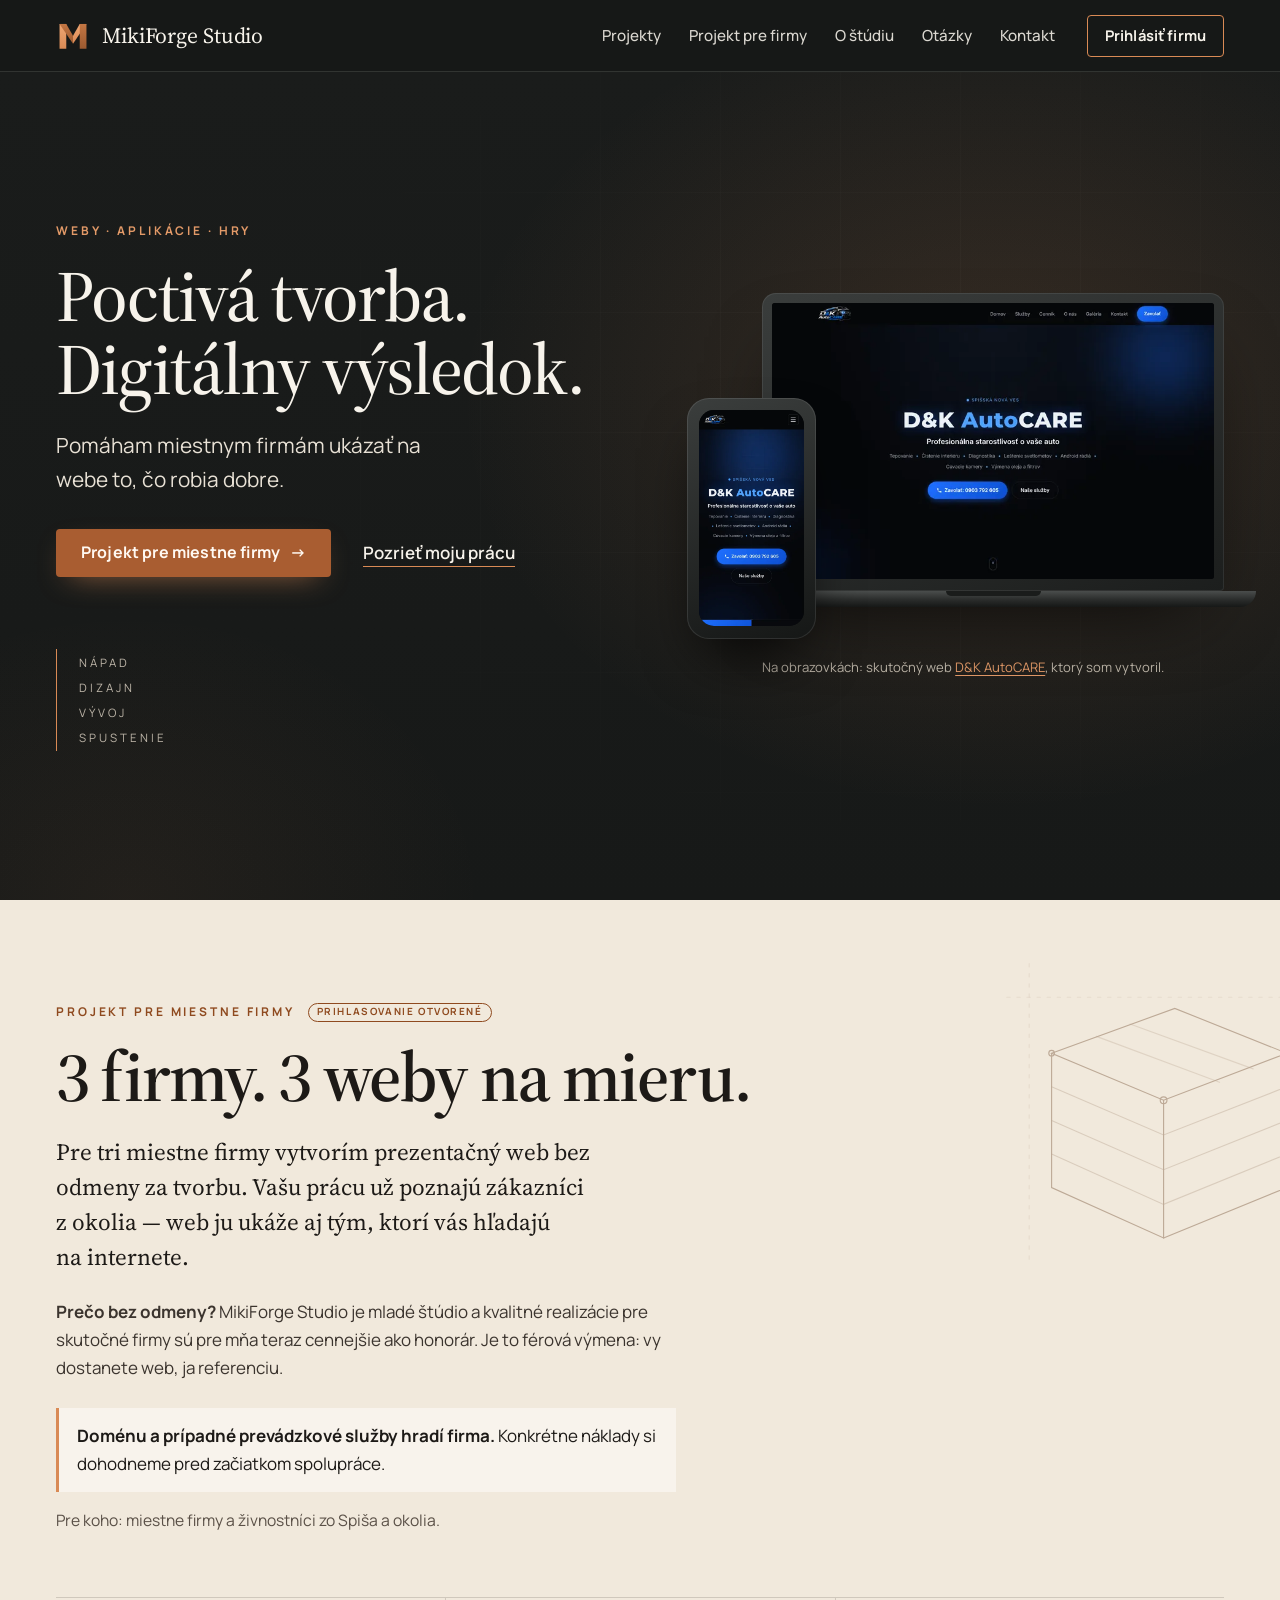
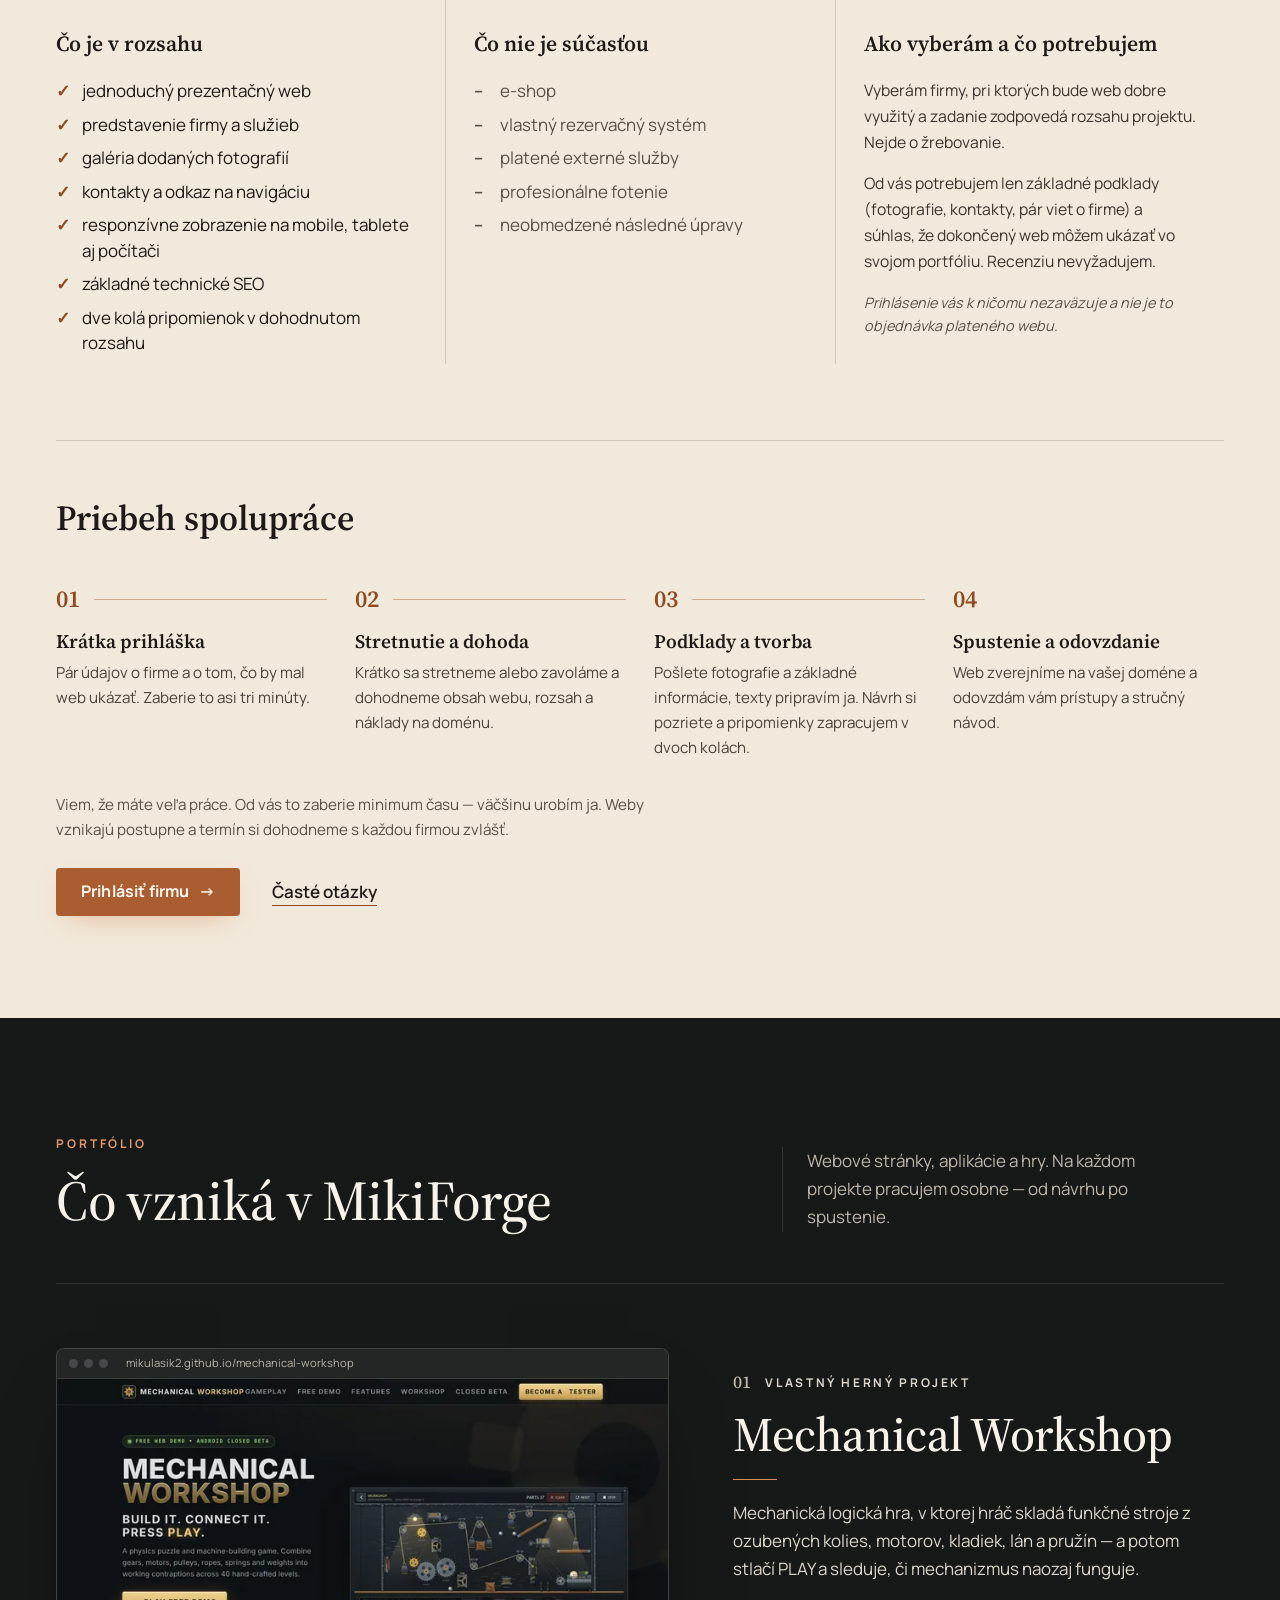
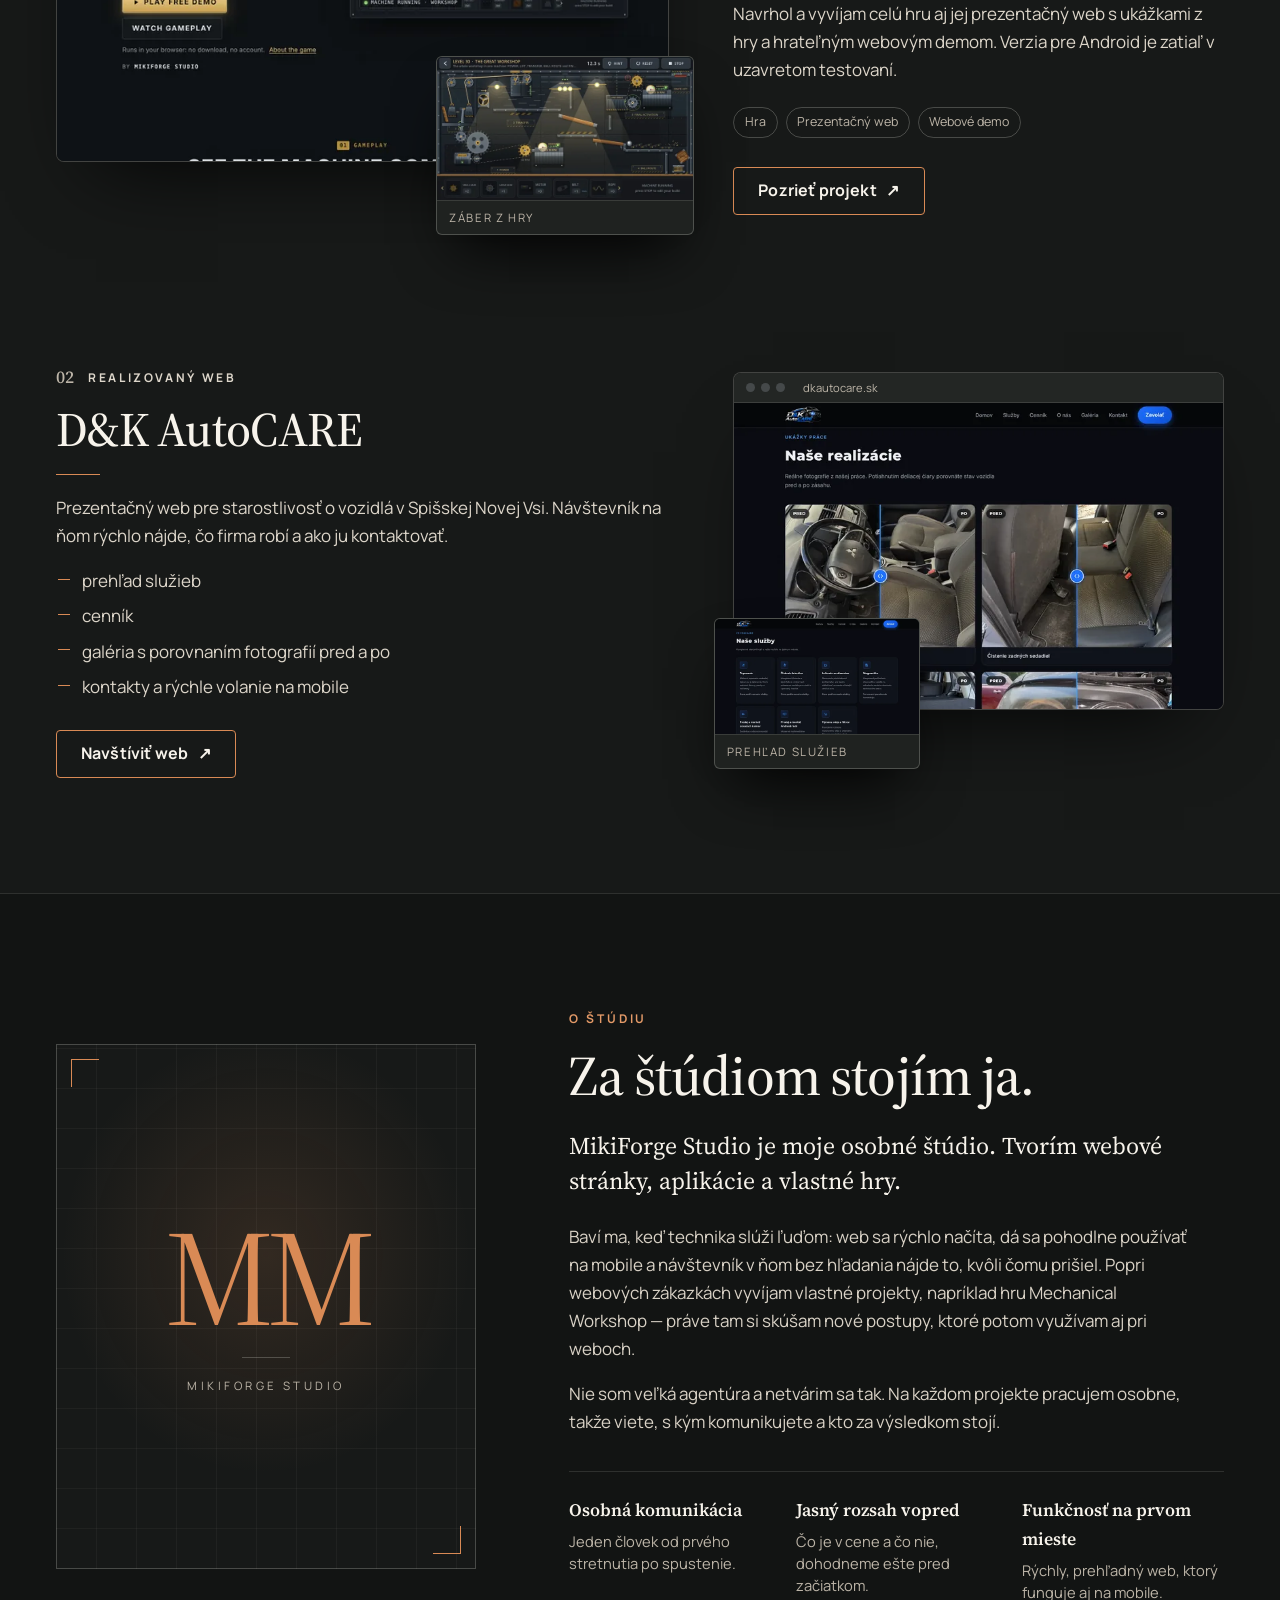
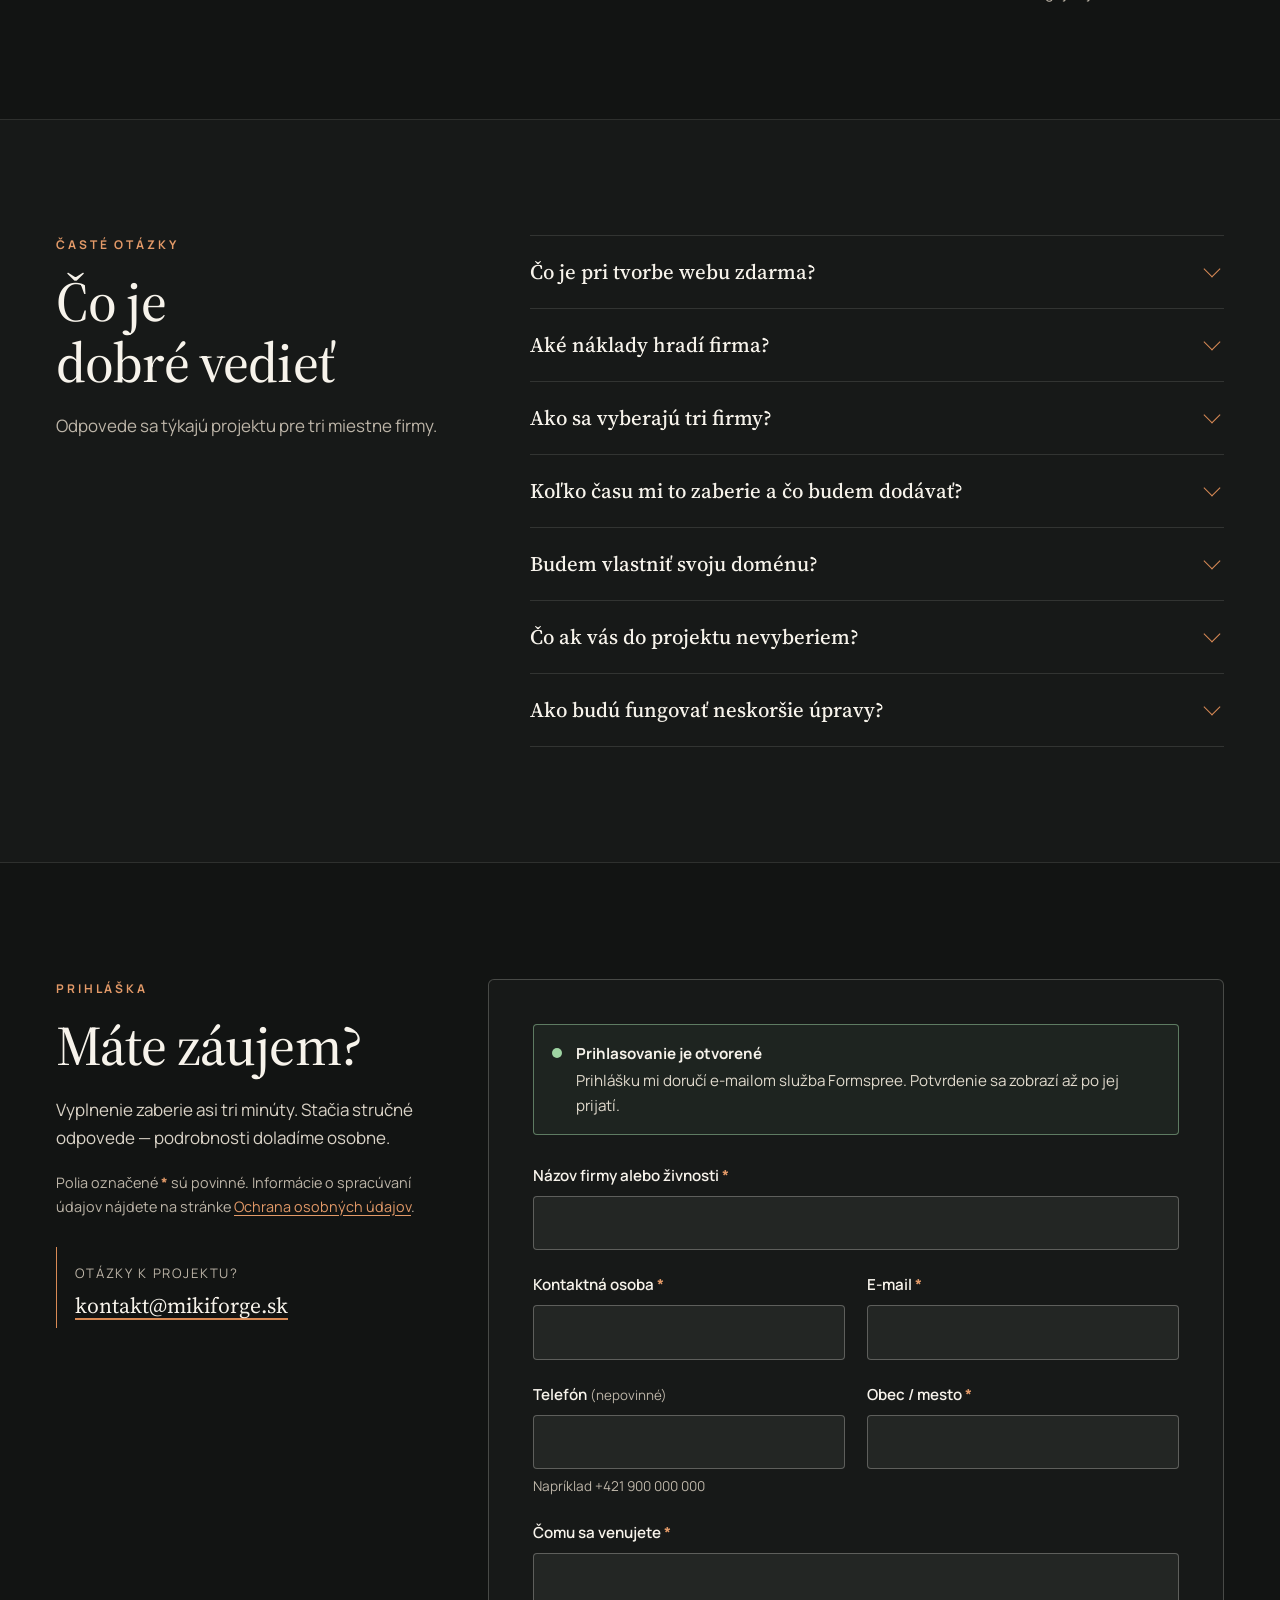
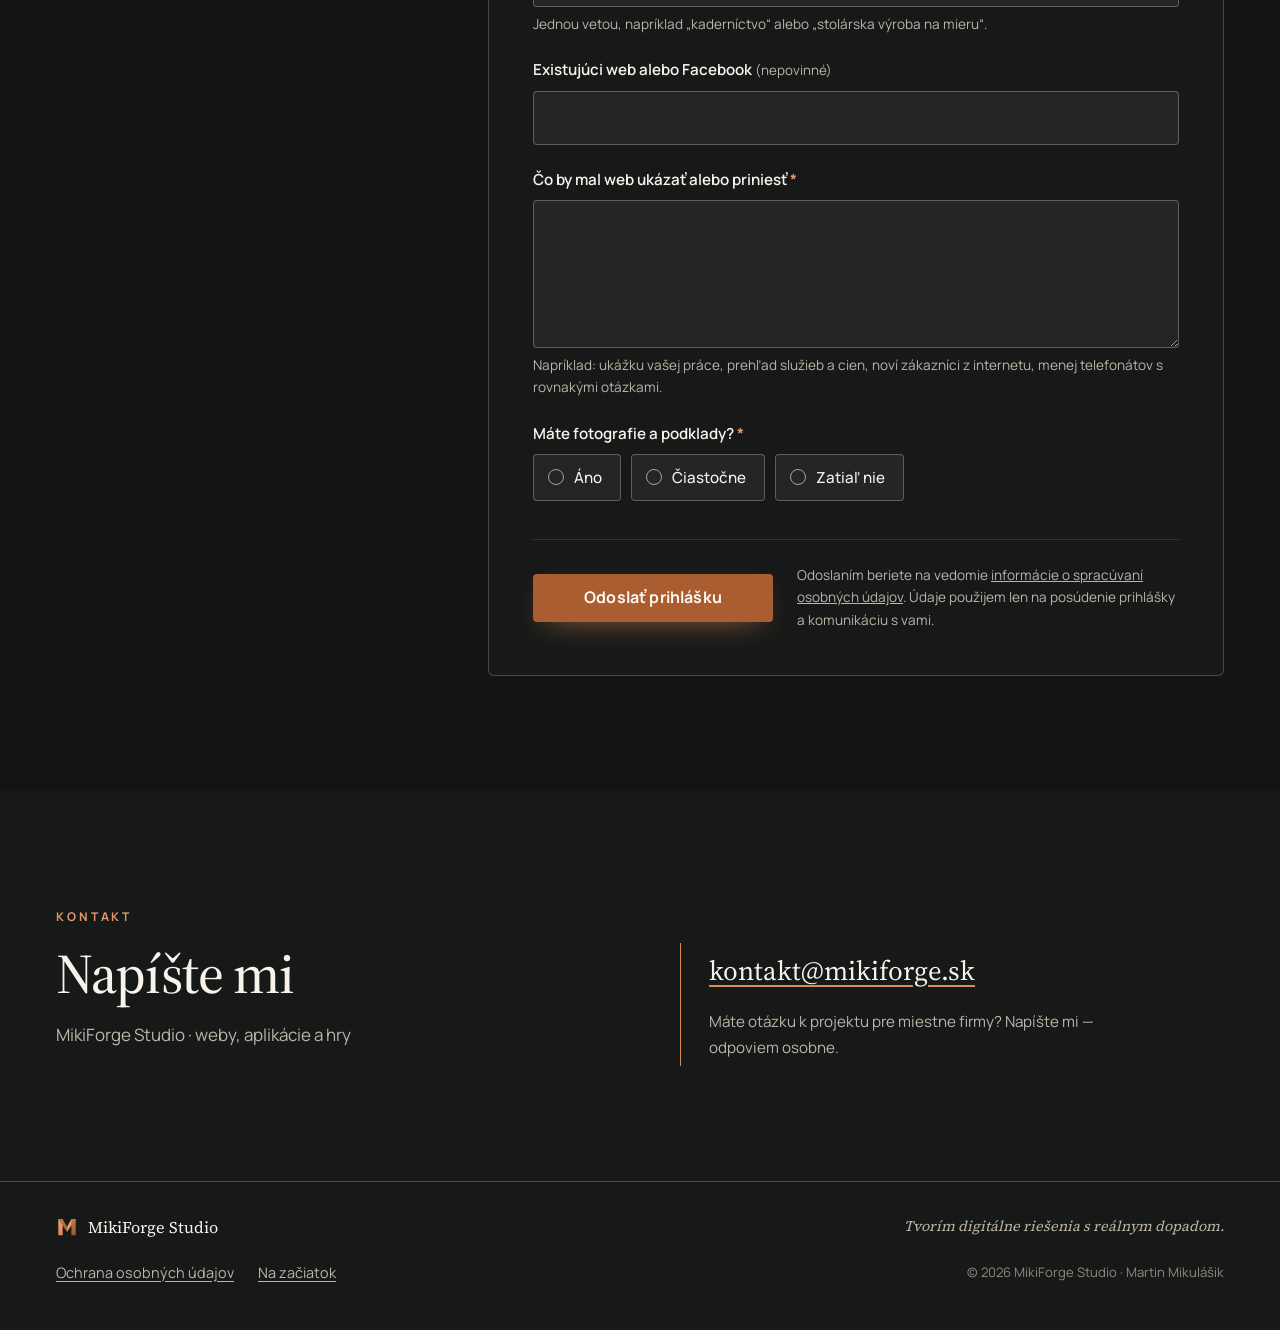
==== commit 6b8000e9: "Add files via upload" ====
--- a/index.html
+++ b/index.html
@@ -3,8 +3,8 @@
 <head>
   <meta charset="utf-8">
   <meta name="viewport" content="width=device-width, initial-scale=1">
-  <title>MikiForge Studio — weby, aplikácie a hry | Martin Mikulášik</title>
-  <meta name="description" content="Osobné štúdio Martina Mikulášika. Tvorím webové stránky, aplikácie a vlastné hry. Pre tri miestne firmy zo Spiša a okolia vytvorím prezentačný web bez odmeny za tvorbu.">
+  <title>MikiForge Studio — weby, aplikácie a hry</title>
+  <meta name="description" content="MikiForge Studio — webové stránky, aplikácie a vlastné hry. Pre tri miestne firmy zo Spiša a okolia vytvorím prezentačný web bez odmeny za tvorbu.">
 
   <!-- PRACOVNÁ VERZIA: pred zverejnením zmeňte na "index, follow" (pozri CHECKLIST_PRED_SPUSTENIM.md) -->
   <meta name="robots" content="noindex, nofollow">
@@ -20,8 +20,8 @@
   <meta property="og:locale" content="sk_SK">
   <meta property="og:site_name" content="MikiForge Studio">
   <meta property="og:title" content="MikiForge Studio — Poctivá tvorba. Digitálny výsledok.">
-  <meta property="og:description" content="Weby, aplikácie a vlastné hry od Martina Mikulášika. Pre tri miestne firmy zo Spiša a okolia vytvorím prezentačný web bez odmeny za tvorbu.">
-  <meta property="og:image" content="https://mikiforge.sk/assets/img/brand/og-image.jpg">
+  <meta property="og:description" content="Weby, aplikácie a vlastné hry. Pre tri miestne firmy zo Spiša a okolia vytvorím prezentačný web bez odmeny za tvorbu.">
+  <meta property="og:image" content="https://mikiforge.sk/assets/img/brand/og-image-v2.jpg">
   <meta property="og:image:width" content="1200">
   <meta property="og:image:height" content="630">
   <meta property="og:image:alt" content="MikiForge Studio — značka M a nadpis Poctivá tvorba. Digitálny výsledok.">
@@ -298,7 +298,7 @@
         <div class="about__text">
           <p class="eyebrow">O štúdiu</p>
           <h2 class="section-title" id="about-title">Za štúdiom stojím ja.</h2>
-          <p class="about__lead">Volám sa Martin Mikulášik a MikiForge Studio je moje osobné štúdio. Tvorím webové stránky, aplikácie a vlastné hry.</p>
+          <p class="about__lead">MikiForge Studio je moje osobné štúdio. Tvorím webové stránky, aplikácie a vlastné hry.</p>
           <p>Baví ma, keď technika slúži ľuďom: web sa rýchlo načíta, dá sa pohodlne používať na mobile a návštevník v ňom bez hľadania nájde to, kvôli čomu prišiel. Popri webových zákazkách vyvíjam vlastné projekty, napríklad hru Mechanical Workshop — práve tam si skúšam nové postupy, ktoré potom využívam aj pri weboch.</p>
           <p>Nie som veľká agentúra a netvárim sa tak. Na každom projekte pracujem osobne, takže viete, s kým komunikujete a kto za výsledkom stojí.</p>
           <ul class="principles">
@@ -484,7 +484,7 @@
       <div class="container contact__inner">
         <div>
           <p class="eyebrow">Kontakt</p>
-          <h2 class="section-title" id="contact-title">Martin Mikulášik</h2>
+          <h2 class="section-title" id="contact-title">Napíšte mi</h2>
           <p class="contact__sub">MikiForge Studio · weby, aplikácie a hry</p>
         </div>
         <div class="contact__box" id="contact-box">
@@ -499,13 +499,13 @@
 
   <footer class="site-footer">
     <div class="container site-footer__inner">
-      <p class="site-footer__brand"><img src="assets/img/brand/mikiforge-mark.svg" width="22" height="22" alt="" loading="lazy">Martin Mikulášik <span aria-hidden="true">·</span> MikiForge Studio</p>
+      <p class="site-footer__brand"><img src="assets/img/brand/mikiforge-mark.svg" width="22" height="22" alt="" loading="lazy">MikiForge Studio</p>
       <p class="site-footer__tagline">Tvorím digitálne riešenia s reálnym dopadom.</p>
       <ul class="site-footer__links">
         <li><a href="ochrana-osobnych-udajov.html">Ochrana osobných údajov</a></li>
         <li><a href="#hore">Na začiatok</a></li>
       </ul>
-      <p class="site-footer__meta">© <span id="year">2026</span> Martin Mikulášik · v0.2</p>
+      <p class="site-footer__meta">© <span id="year">2026</span> MikiForge Studio · Martin Mikulášik</p>
     </div>
   </footer>
 </body>
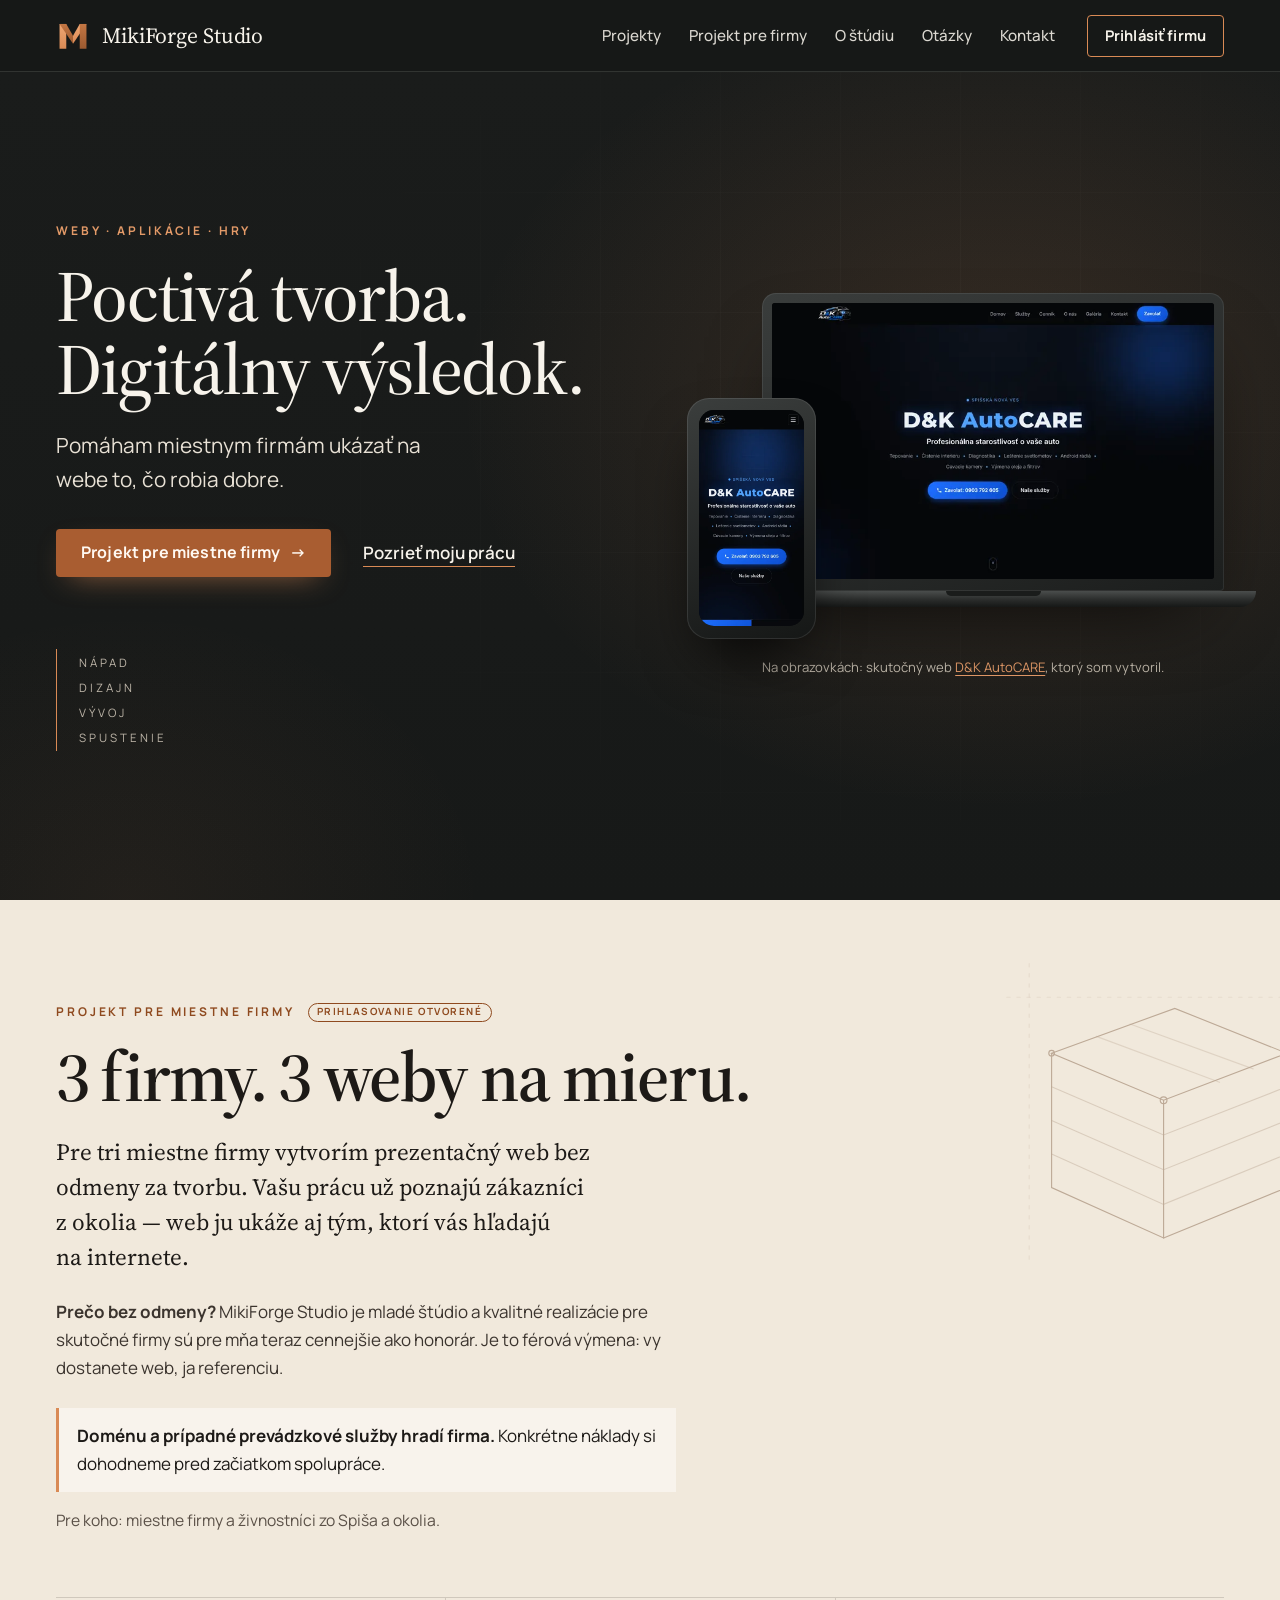
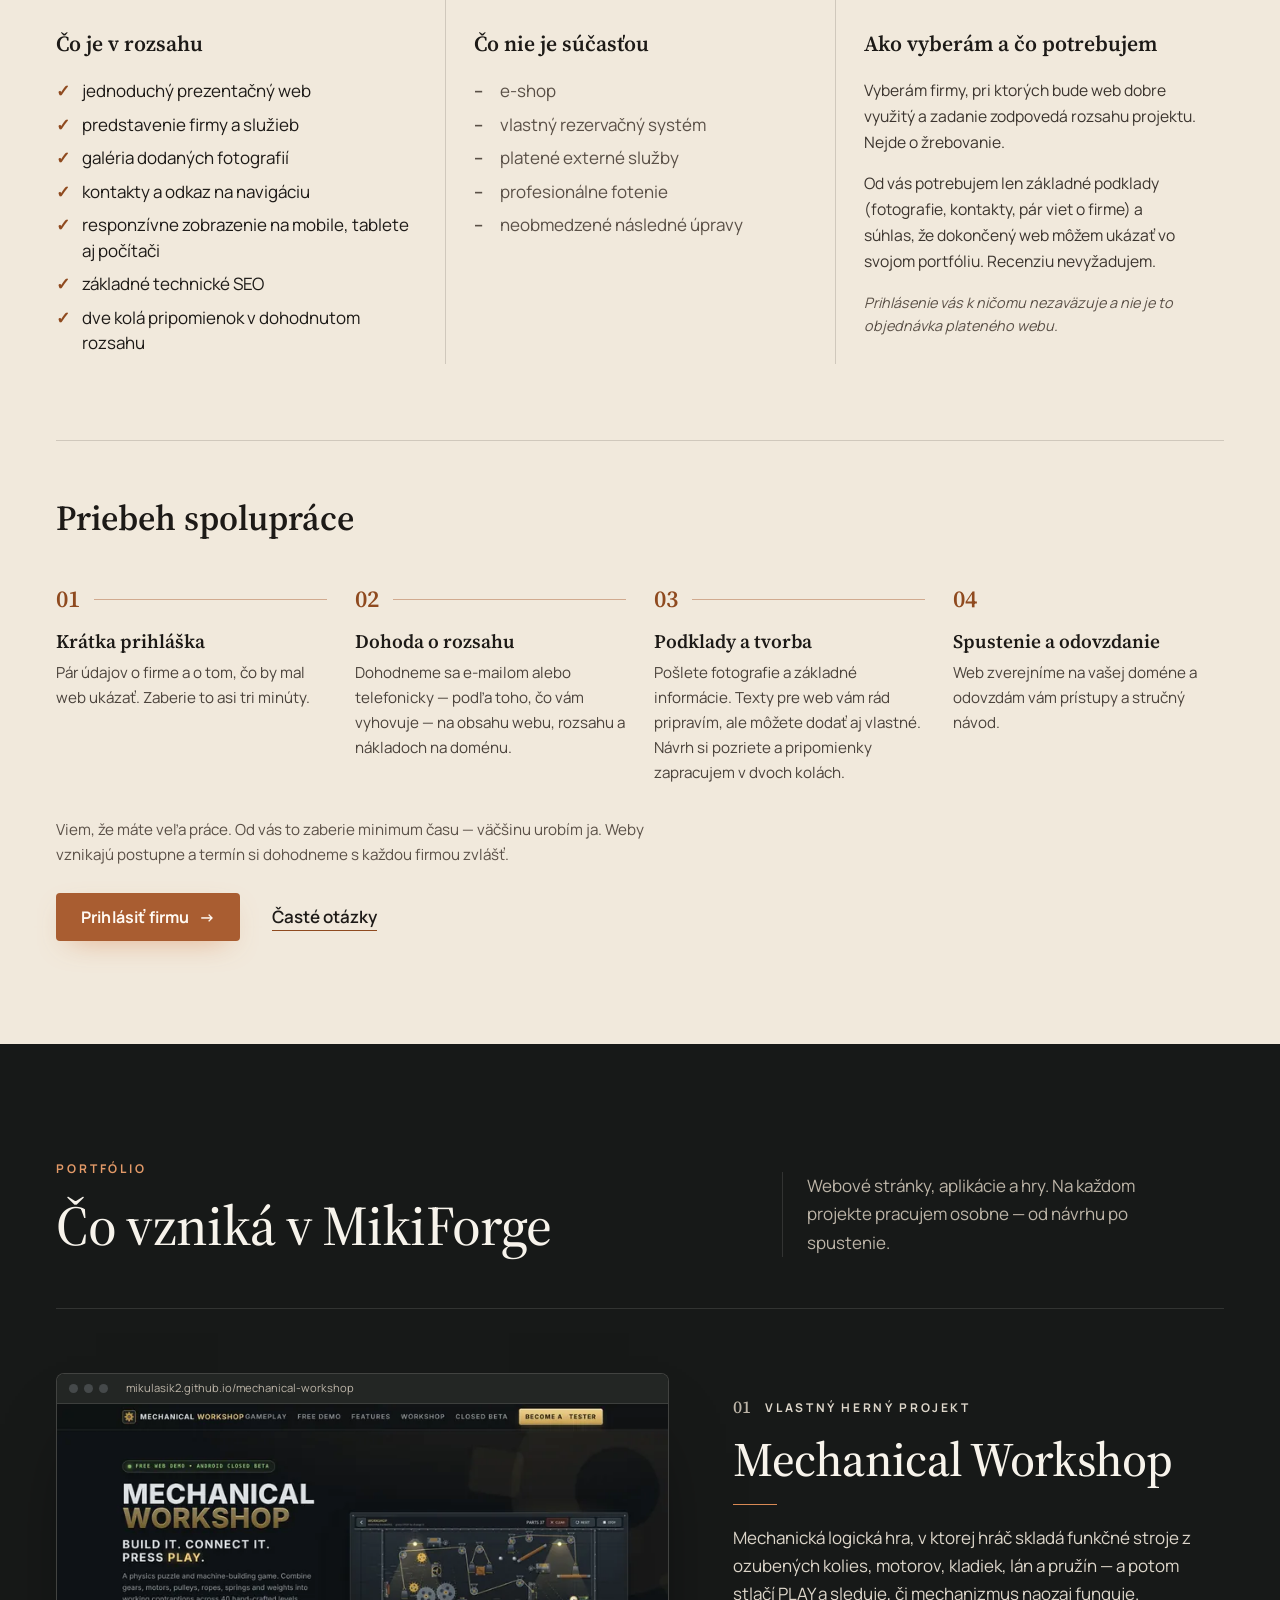
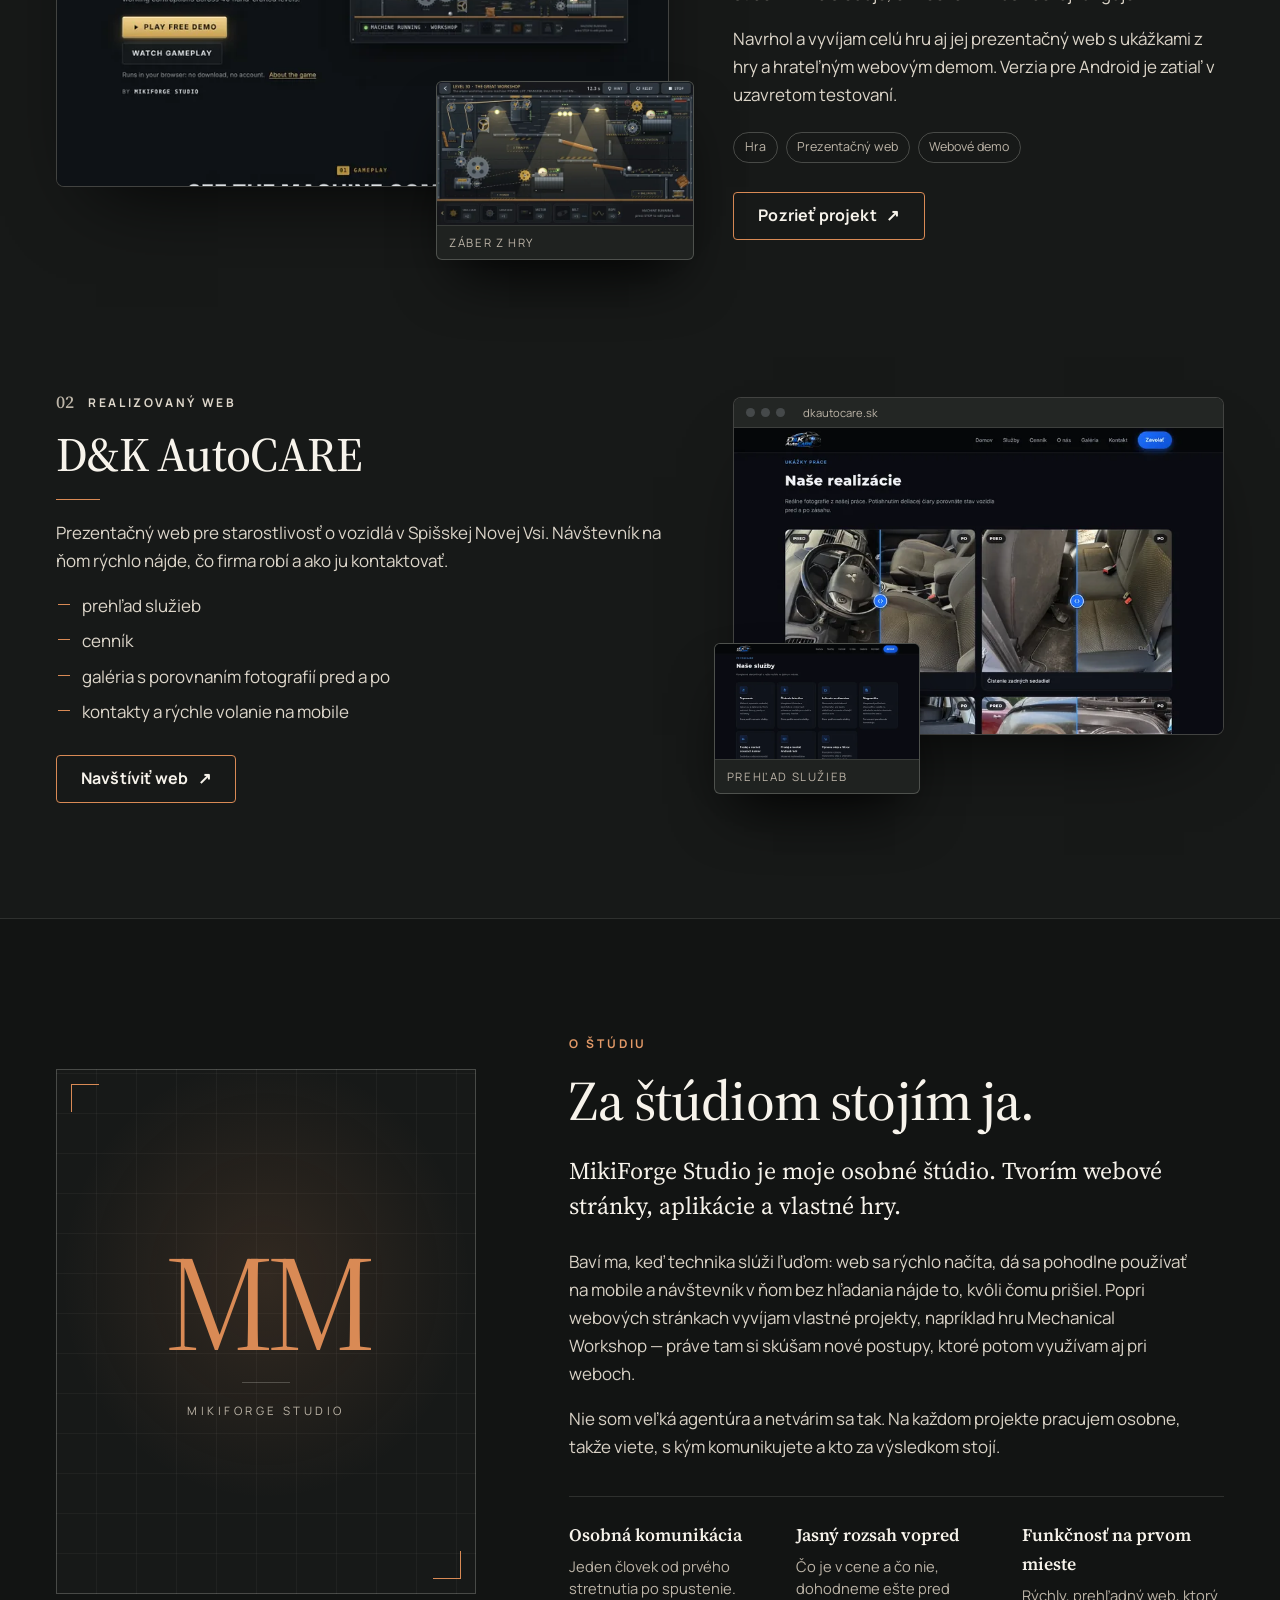
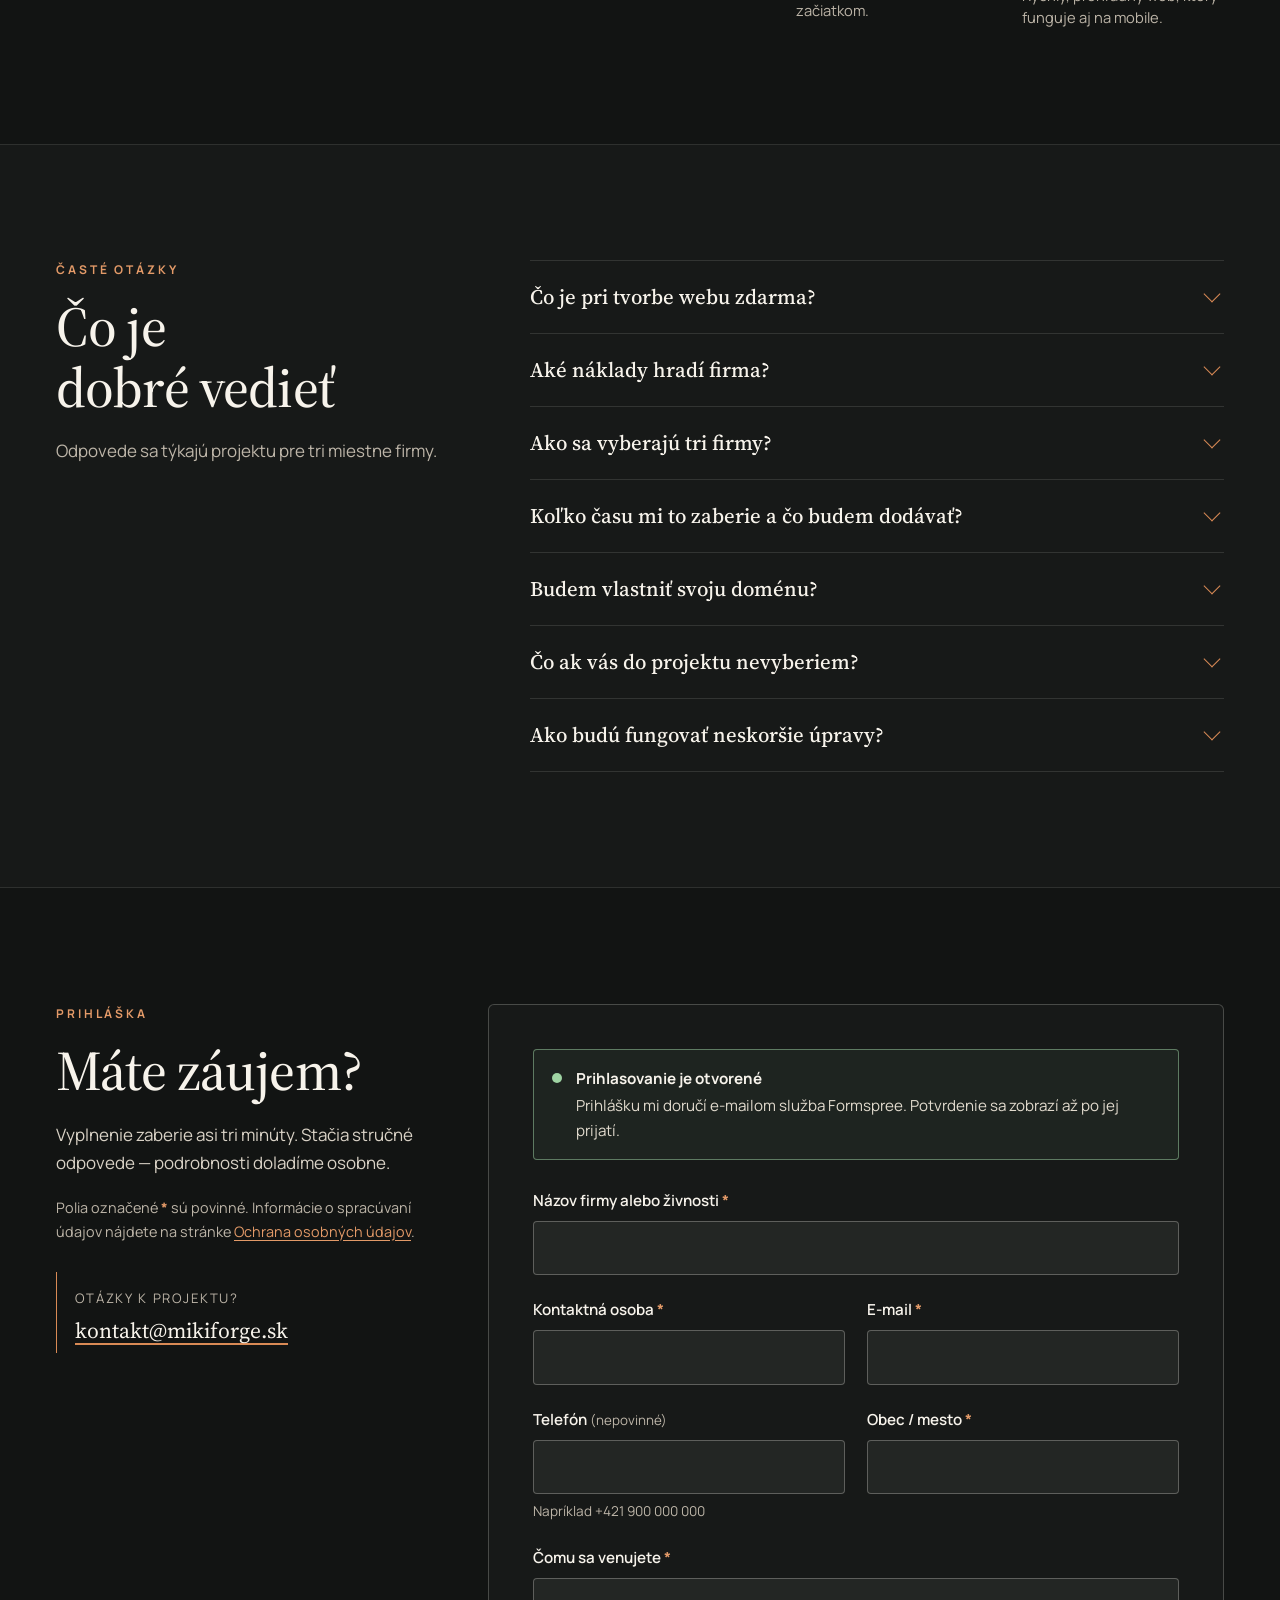
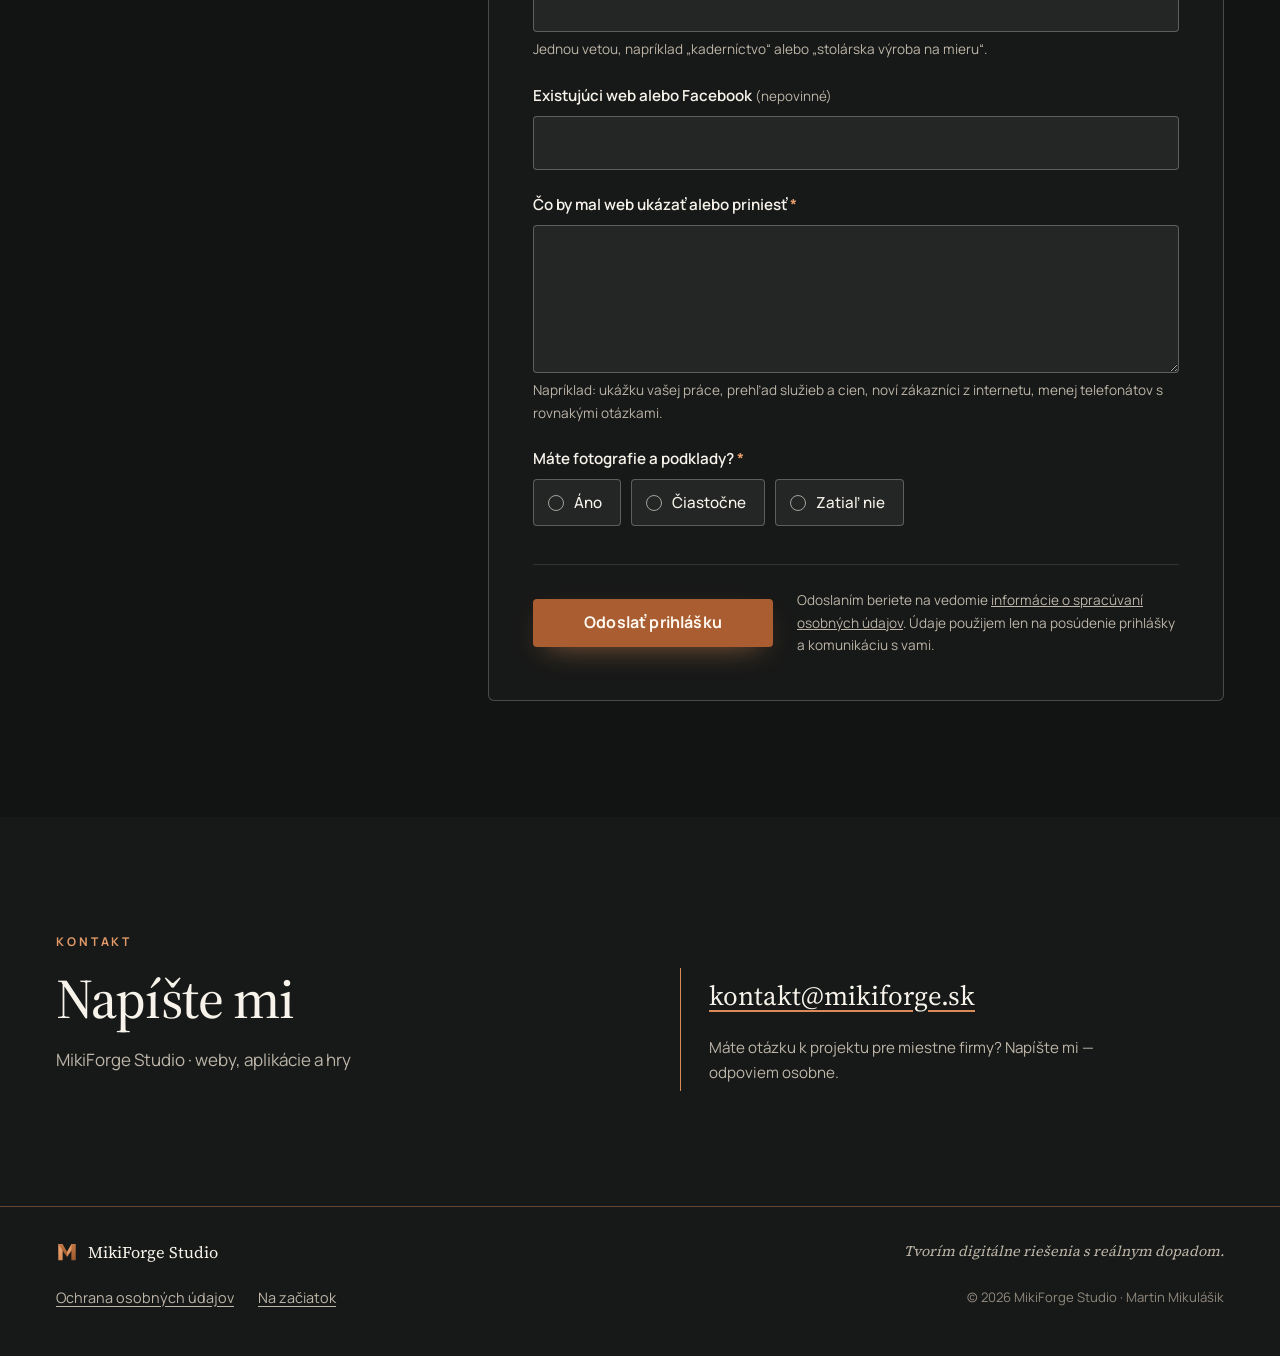
==== commit 7b10e334: "Add files via upload" ====
--- a/index.html
+++ b/index.html
@@ -37,11 +37,11 @@
   <script src="config.js" defer></script>
   <script src="js/main.js" defer></script>
 </head>
-<body>
+<body id="hore">
   <a class="skip-link" href="#obsah">Preskočiť na obsah</a>
 
   <!-- ===================== HLAVIČKA ===================== -->
-  <header class="site-header" id="hore">
+  <header class="site-header">
     <div class="container site-header__inner">
       <a class="brand" href="#hore" aria-label="MikiForge Studio — na začiatok stránky">
         <img class="brand__mark" src="assets/img/brand/mikiforge-mark.svg" width="34" height="34" alt="">
@@ -187,13 +187,13 @@
             </li>
             <li class="process__step">
               <span class="process__num">02</span>
-              <h4>Stretnutie a dohoda</h4>
-              <p>Krátko sa stretneme alebo zavoláme a dohodneme obsah webu, rozsah a náklady na doménu.</p>
+              <h4>Dohoda o rozsahu</h4>
+              <p>Dohodneme sa e-mailom alebo telefonicky — podľa toho, čo vám vyhovuje — na obsahu webu, rozsahu a nákladoch na doménu.</p>
             </li>
             <li class="process__step">
               <span class="process__num">03</span>
               <h4>Podklady a tvorba</h4>
-              <p>Pošlete fotografie a základné informácie, texty pripravím ja. Návrh si pozriete a pripomienky zapracujem v dvoch kolách.</p>
+              <p>Pošlete fotografie a základné informácie. Texty pre web vám rád pripravím, ale môžete dodať aj vlastné. Návrh si pozriete a pripomienky zapracujem v dvoch kolách.</p>
             </li>
             <li class="process__step">
               <span class="process__num">04</span>
@@ -299,7 +299,7 @@
           <p class="eyebrow">O štúdiu</p>
           <h2 class="section-title" id="about-title">Za štúdiom stojím ja.</h2>
           <p class="about__lead">MikiForge Studio je moje osobné štúdio. Tvorím webové stránky, aplikácie a vlastné hry.</p>
-          <p>Baví ma, keď technika slúži ľuďom: web sa rýchlo načíta, dá sa pohodlne používať na mobile a návštevník v ňom bez hľadania nájde to, kvôli čomu prišiel. Popri webových zákazkách vyvíjam vlastné projekty, napríklad hru Mechanical Workshop — práve tam si skúšam nové postupy, ktoré potom využívam aj pri weboch.</p>
+          <p>Baví ma, keď technika slúži ľuďom: web sa rýchlo načíta, dá sa pohodlne používať na mobile a návštevník v ňom bez hľadania nájde to, kvôli čomu prišiel. Popri webových stránkach vyvíjam vlastné projekty, napríklad hru Mechanical Workshop — práve tam si skúšam nové postupy, ktoré potom využívam aj pri weboch.</p>
           <p>Nie som veľká agentúra a netvárim sa tak. Na každom projekte pracujem osobne, takže viete, s kým komunikujete a kto za výsledkom stojí.</p>
           <ul class="principles">
             <li><strong>Osobná komunikácia</strong><span>Jeden človek od prvého stretnutia po spustenie.</span></li>
@@ -340,7 +340,7 @@
           <details class="faq__item">
             <summary>Koľko času mi to zaberie a čo budem dodávať?</summary>
             <div class="faq__answer">
-              <p>Čo najmenej. Stačí jedno krátke stretnutie alebo telefonát, fotografie vašej práce, logo (ak ho máte), kontaktné údaje a pár viet o firme — texty z nich pripravím ja. Potom si len pozriete návrh a poviete, čo upraviť. Potrebujem aj váš súhlas, že dokončený web môžem ukázať vo svojom portfóliu.</p>
+              <p>Čo najmenej. Všetko sa dá vybaviť e-mailom alebo telefonicky. Stačia fotografie vašej práce, logo (ak ho máte), kontaktné údaje a pár viet o firme — texty z nich vám rád pripravím, alebo použijeme vaše vlastné. Potom si len pozriete návrh a poviete, čo upraviť. Potrebujem aj váš súhlas, že dokončený web môžem ukázať vo svojom portfóliu.</p>
             </div>
           </details>
           <details class="faq__item">
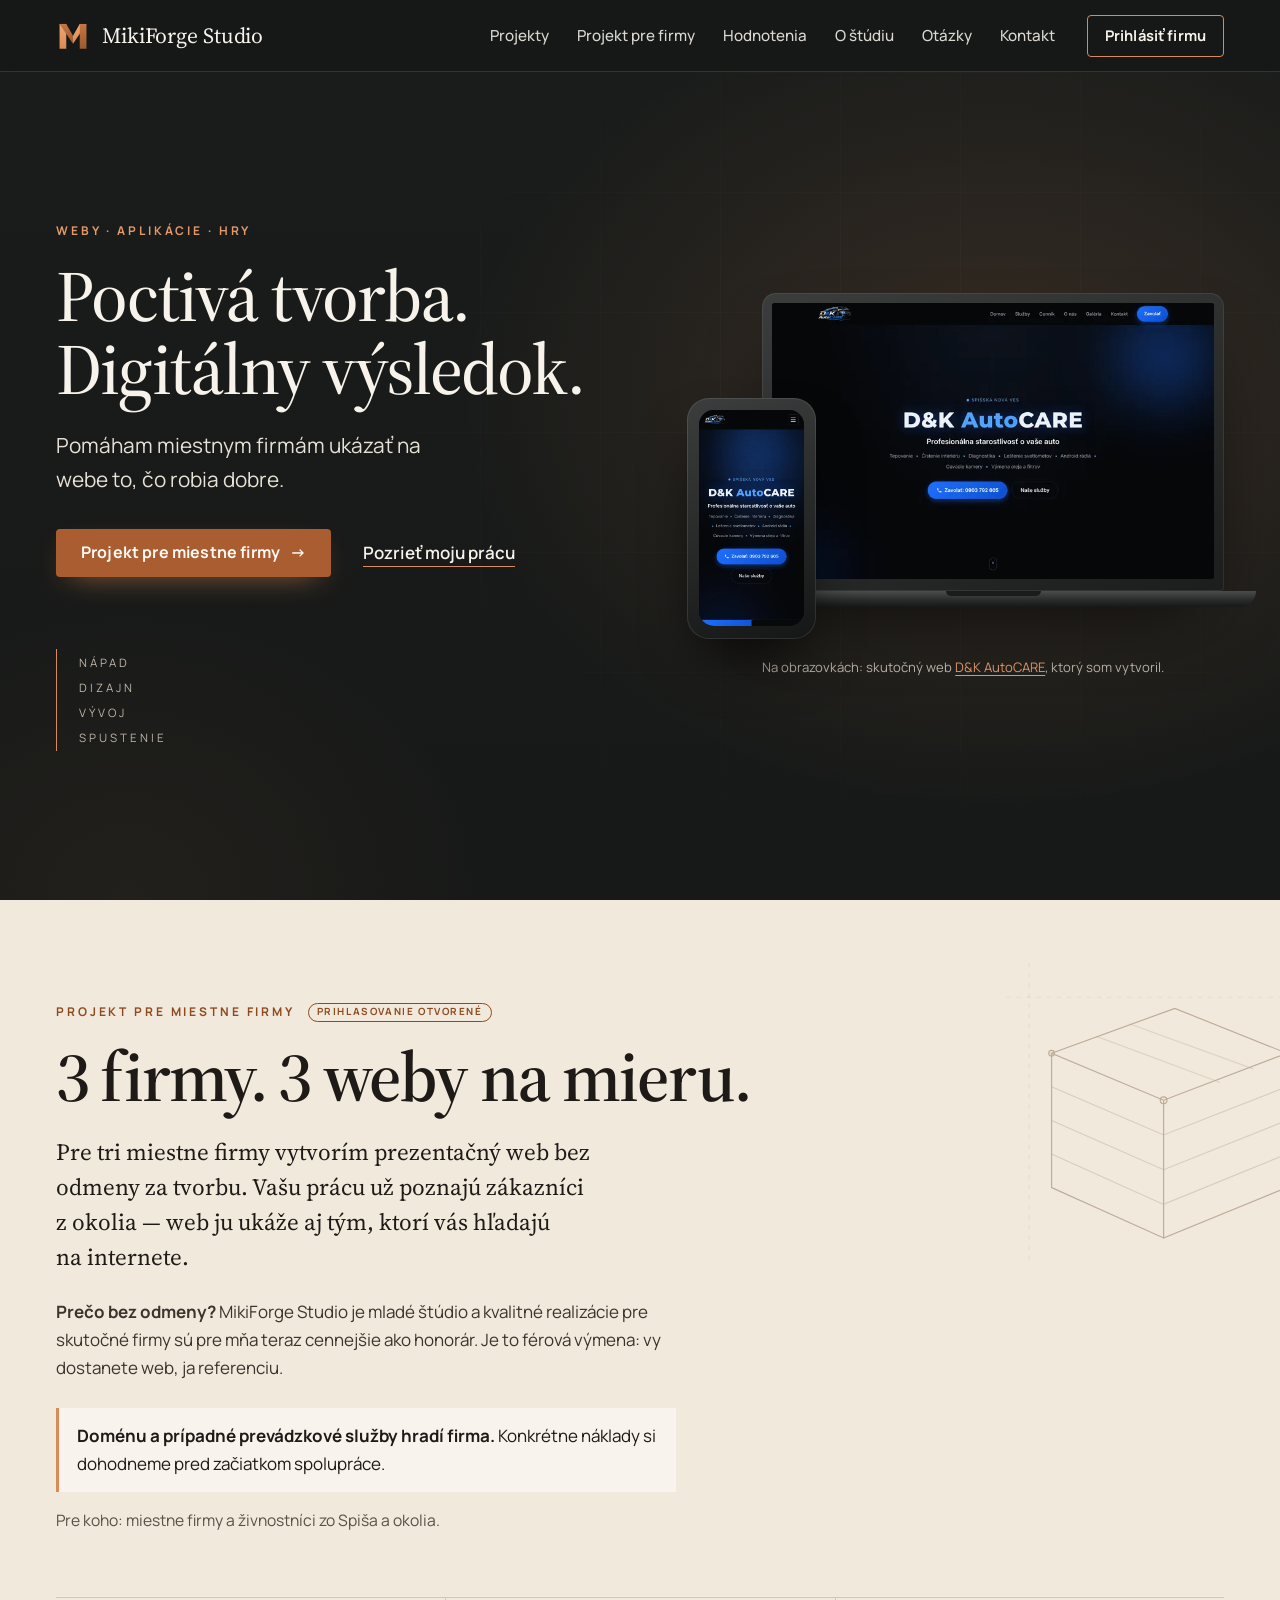
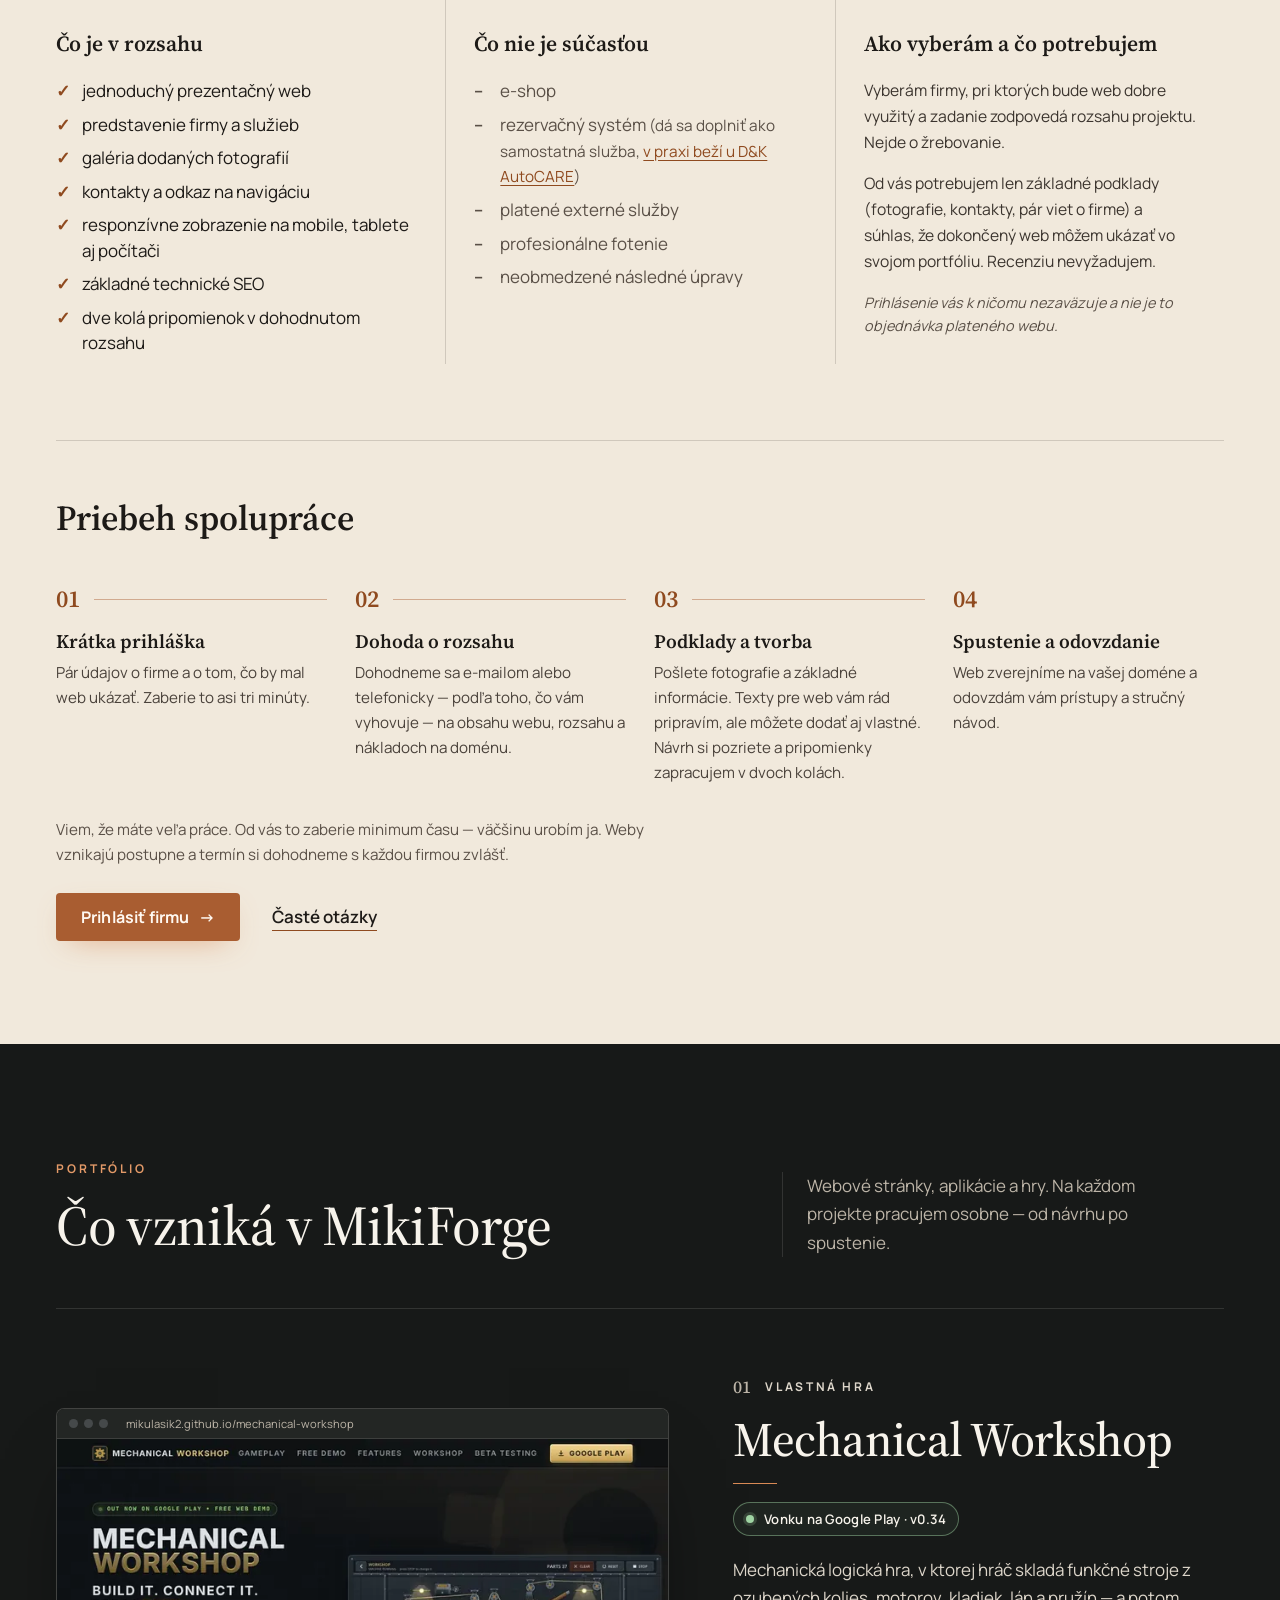
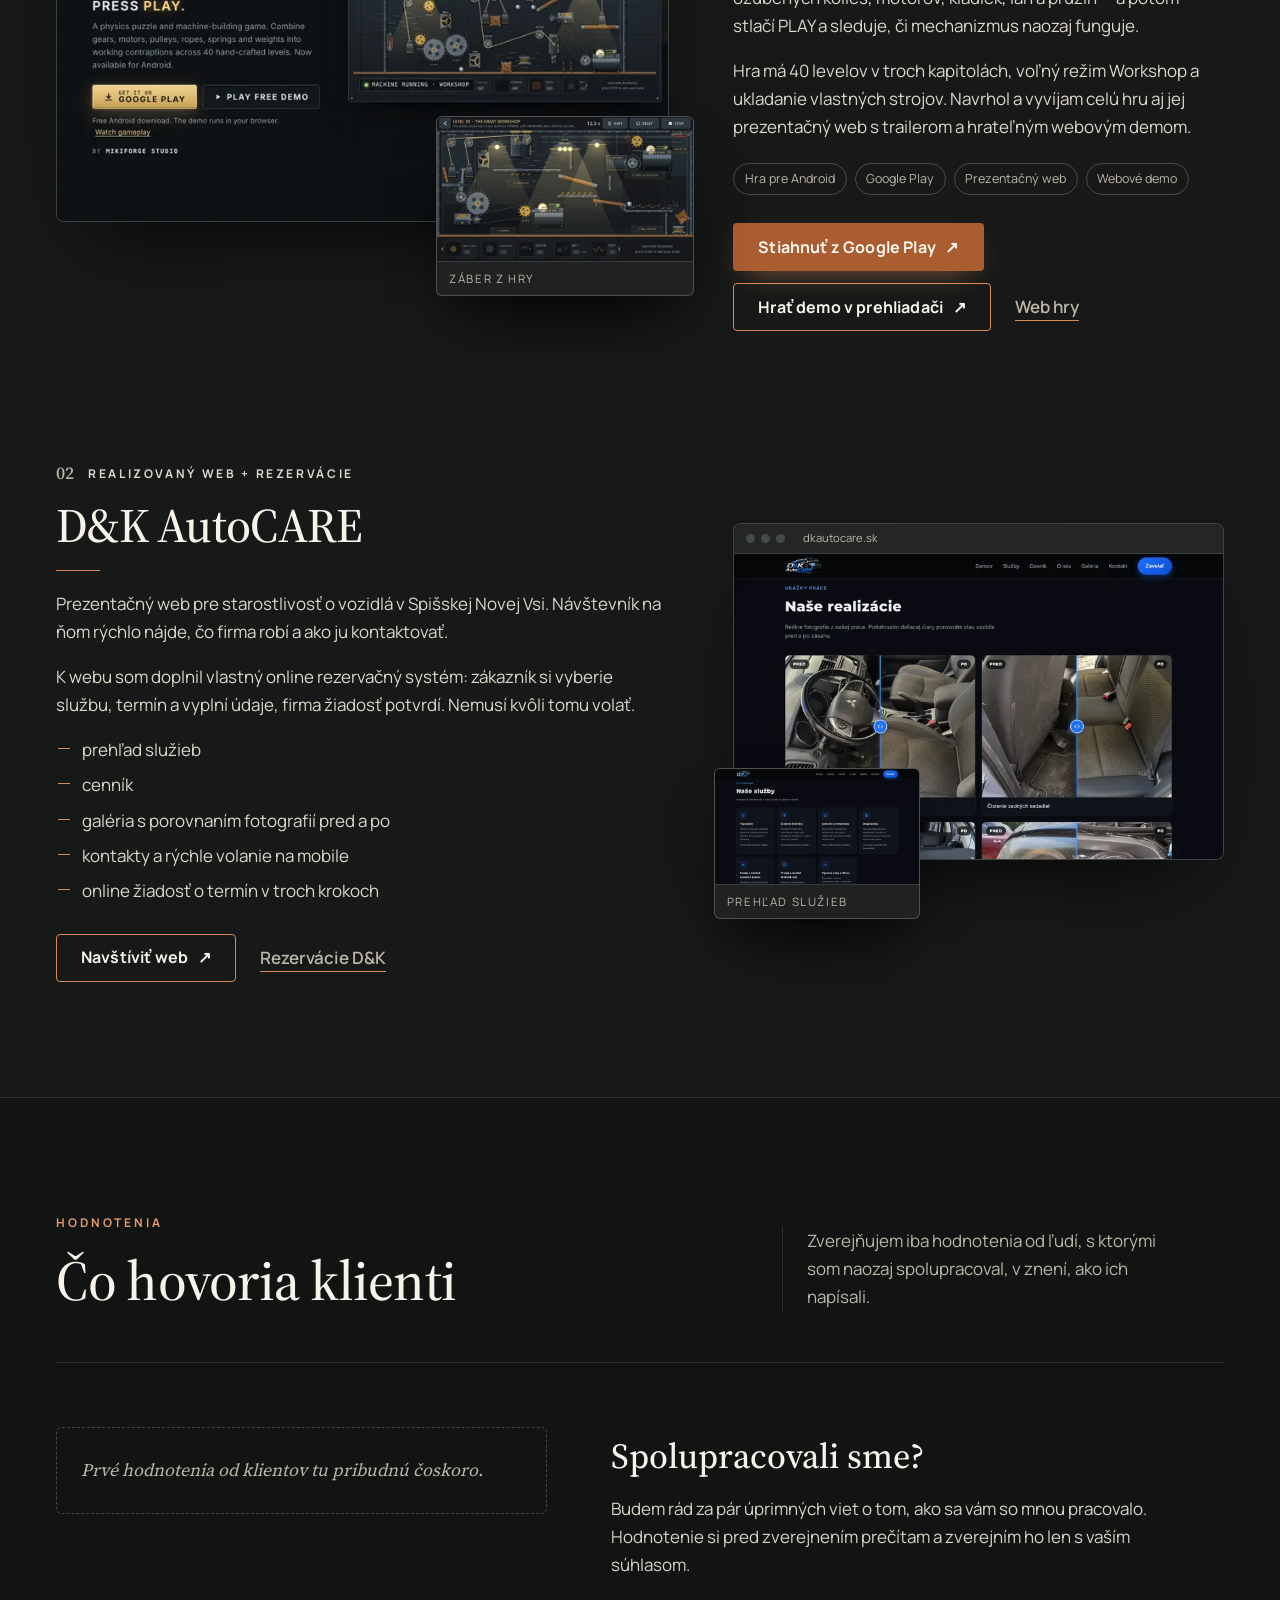
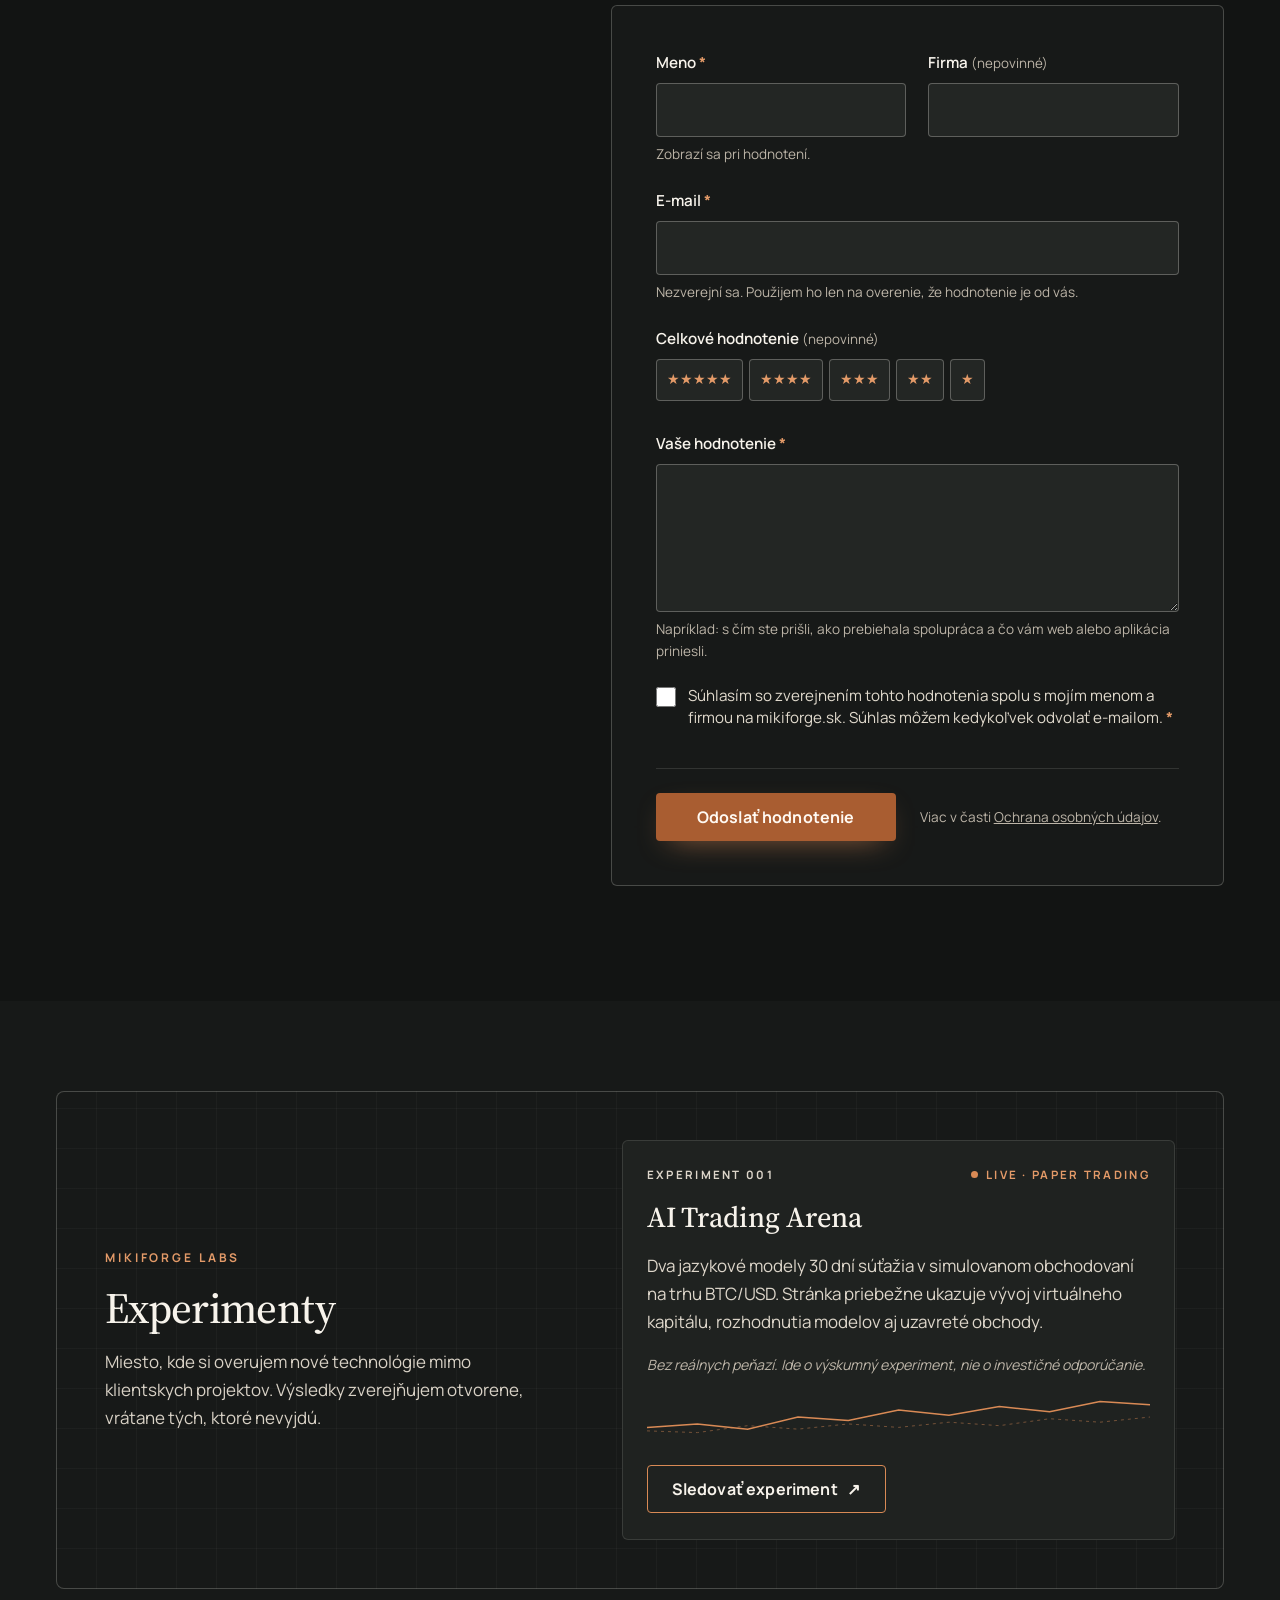
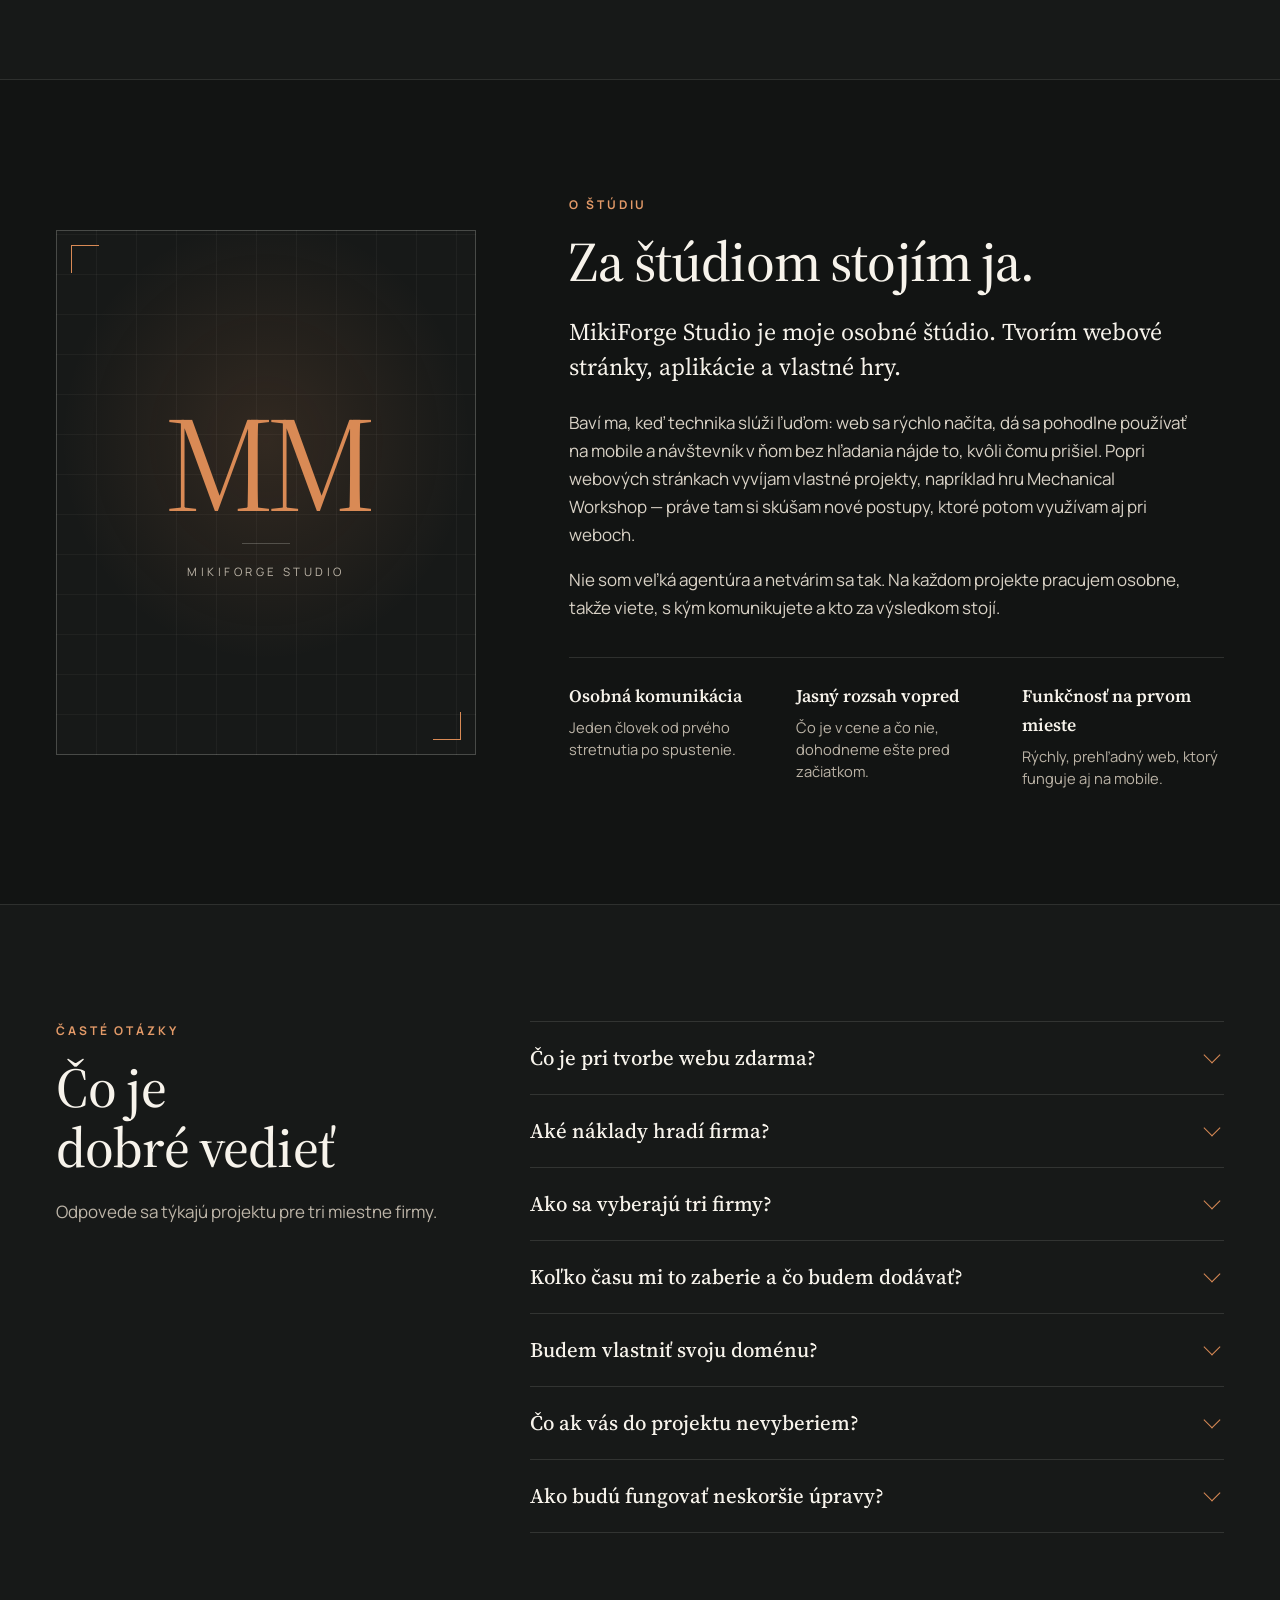
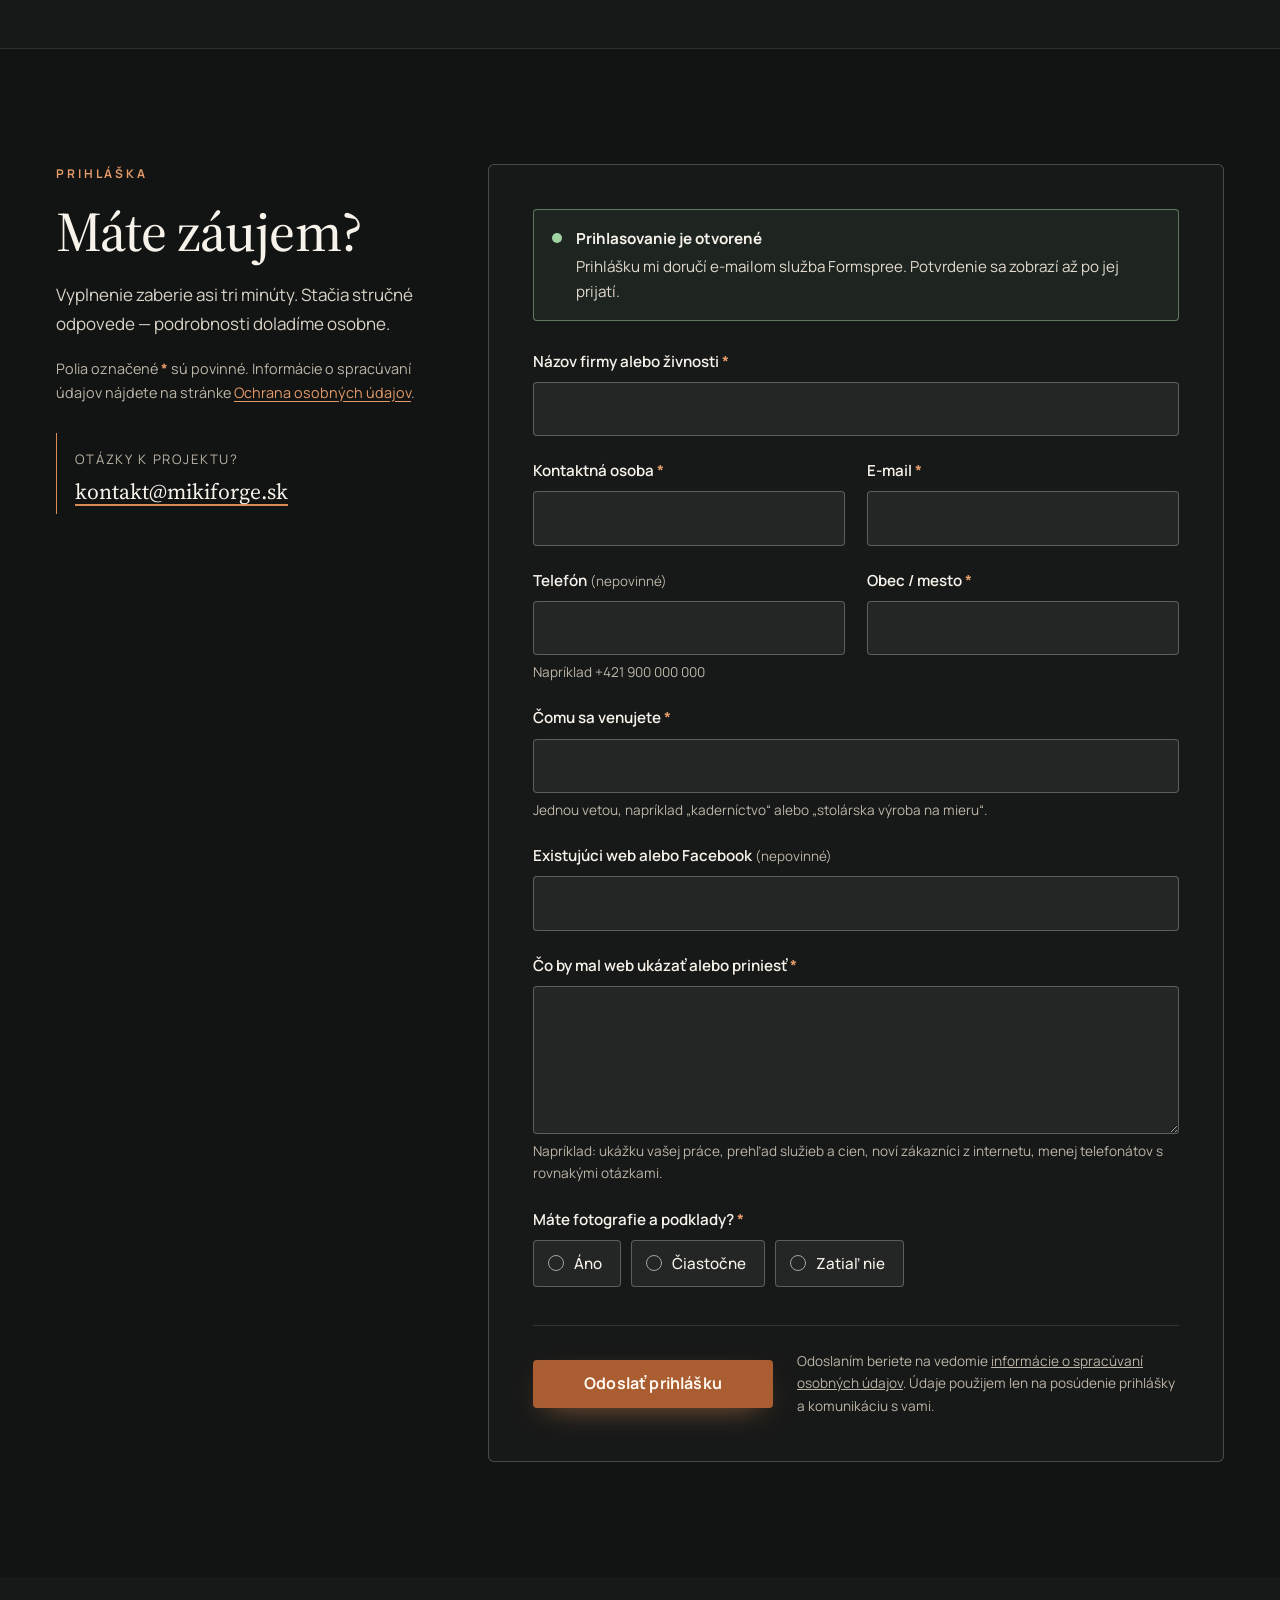
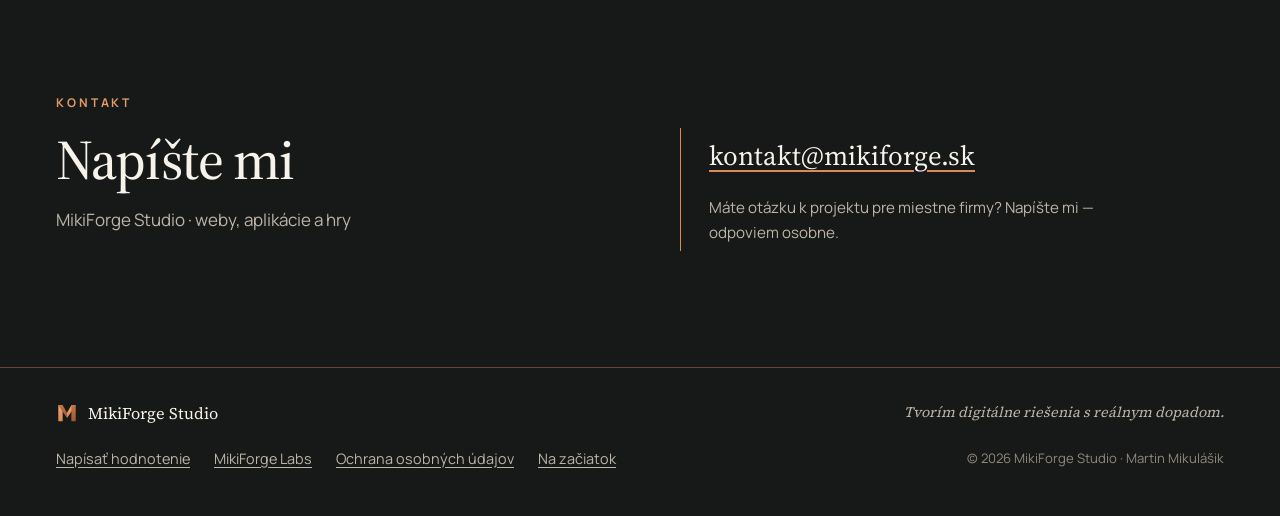
==== commit 84952d34: "MikiForge Studio v0.4 - kompletny update webu" ====
--- a/index.html
+++ b/index.html
@@ -6,8 +6,8 @@
   <title>MikiForge Studio — weby, aplikácie a hry</title>
   <meta name="description" content="MikiForge Studio — webové stránky, aplikácie a vlastné hry. Pre tri miestne firmy zo Spiša a okolia vytvorím prezentačný web bez odmeny za tvorbu.">
 
-  <!-- PRACOVNÁ VERZIA: pred zverejnením zmeňte na "index, follow" (pozri CHECKLIST_PRED_SPUSTENIM.md) -->
-  <meta name="robots" content="noindex, nofollow">
+  <meta name="robots" content="index, follow">
+  <meta name="author" content="Martin Mikulášik">
 
   <meta name="theme-color" content="#171918">
   <meta name="color-scheme" content="dark light">
@@ -27,15 +27,54 @@
   <meta property="og:image:alt" content="MikiForge Studio — značka M a nadpis Poctivá tvorba. Digitálny výsledok.">
   <meta name="twitter:card" content="summary_large_image">
 
+  <!-- Štruktúrované údaje pre vyhľadávače (návštevník ich nevidí) -->
+  <script type="application/ld+json">
+  {
+    "@context": "https://schema.org",
+    "@graph": [
+      {
+        "@type": "Organization",
+        "@id": "https://mikiforge.sk/#studio",
+        "name": "MikiForge Studio",
+        "url": "https://mikiforge.sk/",
+        "logo": "https://mikiforge.sk/assets/img/brand/icon-512.png",
+        "email": "kontakt@mikiforge.sk",
+        "description": "Osobné štúdio — webové stránky, aplikácie a vlastné hry.",
+        "areaServed": "Spiš, Slovensko",
+        "founder": { "@id": "https://mikiforge.sk/#martin" }
+      },
+      {
+        "@type": "Person",
+        "@id": "https://mikiforge.sk/#martin",
+        "name": "Martin Mikulášik",
+        "jobTitle": "Tvorca webových stránok, aplikácií a hier",
+        "url": "https://mikiforge.sk/",
+        "worksFor": { "@id": "https://mikiforge.sk/#studio" },
+        "sameAs": ["https://mikulasik2.github.io/mechanical-workshop/"]
+      },
+      {
+        "@type": "WebSite",
+        "@id": "https://mikiforge.sk/#web",
+        "url": "https://mikiforge.sk/",
+        "name": "MikiForge Studio",
+        "inLanguage": "sk",
+        "publisher": { "@id": "https://mikiforge.sk/#studio" }
+      }
+    ]
+  }
+  </script>
+
   <link rel="icon" href="assets/img/brand/favicon.svg" type="image/svg+xml">
   <link rel="icon" href="assets/img/brand/favicon-32.png" sizes="32x32" type="image/png">
   <link rel="apple-touch-icon" href="assets/img/brand/apple-touch-icon.png">
 
   <link rel="stylesheet" href="css/styles.css">
+  <link rel="stylesheet" href="css/sekcie-v04.css">
 
   <script>document.documentElement.classList.replace('no-js', 'js');</script>
   <script src="config.js" defer></script>
   <script src="js/main.js" defer></script>
+  <script src="js/reviews.js" defer></script>
 </head>
 <body id="hore">
   <a class="skip-link" href="#obsah">Preskočiť na obsah</a>
@@ -57,6 +96,7 @@
         <ul class="site-nav__list">
           <li><a href="#projekty">Projekty</a></li>
           <li><a href="#projekt-pre-firmy">Projekt pre firmy</a></li>
+          <li><a href="#hodnotenia">Hodnotenia</a></li>
           <li><a href="#o-studiu">O štúdiu</a></li>
           <li><a href="#otazky">Otázky</a></li>
           <li><a href="#kontakt">Kontakt</a></li>
@@ -163,7 +203,7 @@
             <h3 class="scope__title">Čo nie je súčasťou</h3>
             <ul class="scope__list scope__list--out">
               <li>e-shop</li>
-              <li>vlastný rezervačný systém</li>
+              <li>rezervačný systém <span class="scope__aside">(dá sa doplniť ako samostatná služba, <a href="#projekt-dk">v praxi beží u D&amp;K AutoCARE</a>)</span></li>
               <li>platené externé služby</li>
               <li>profesionálne fotenie</li>
               <li>neobmedzené následné úpravy</li>
@@ -240,14 +280,19 @@
             </figure>
           </div>
           <div class="project__body">
-            <p class="project__kicker"><span>01</span> Vlastný herný projekt</p>
+            <p class="project__kicker"><span>01</span> Vlastná hra</p>
             <h3 class="project__title" id="mw-title">Mechanical Workshop</h3>
+            <p class="project__status"><span class="project__status-dot" aria-hidden="true"></span><span data-config-text="projects.mwStatus">Vonku na Google Play · v0.34</span></p>
             <p>Mechanická logická hra, v ktorej hráč skladá funkčné stroje z ozubených kolies, motorov, kladiek, lán a pružín — a potom stlačí PLAY a sleduje, či mechanizmus naozaj funguje.</p>
-            <p>Navrhol a vyvíjam celú hru aj jej prezentačný web s ukážkami z hry a hrateľným webovým demom. Verzia pre Android je zatiaľ v uzavretom testovaní.</p>
+            <p>Hra má 40 levelov v troch kapitolách, voľný režim Workshop a ukladanie vlastných strojov. Navrhol a vyvíjam celú hru aj jej prezentačný web s trailerom a hrateľným webovým demom.</p>
             <ul class="tags" aria-label="Charakteristika projektu">
-              <li>Hra</li><li>Prezentačný web</li><li>Webové demo</li>
+              <li>Hra pre Android</li><li>Google Play</li><li>Prezentačný web</li><li>Webové demo</li>
             </ul>
-            <a class="btn btn--outline" href="https://mikulasik2.github.io/mechanical-workshop/" target="_blank" rel="noopener">Pozrieť projekt <span class="btn__arrow" aria-hidden="true">↗</span><span class="visually-hidden"> (otvorí sa v novom okne)</span></a>
+            <div class="project__actions">
+              <a class="btn btn--primary" href="https://play.google.com/store/apps/details?id=com.mikiforgestudio.mechanicalworkshop" target="_blank" rel="noopener">Stiahnuť z Google Play <span class="btn__arrow" aria-hidden="true">↗</span><span class="visually-hidden"> (otvorí sa v novom okne)</span></a>
+              <a class="btn btn--outline" href="https://mikulasik2.github.io/mechanical-workshop/demo/" target="_blank" rel="noopener">Hrať demo v prehliadači <span class="btn__arrow" aria-hidden="true">↗</span><span class="visually-hidden"> (otvorí sa v novom okne)</span></a>
+              <a class="link-underline" href="https://mikulasik2.github.io/mechanical-workshop/" target="_blank" rel="noopener">Web hry<span class="visually-hidden"> (otvorí sa v novom okne)</span></a>
+            </div>
           </div>
         </article>
 
@@ -270,18 +315,164 @@
             </figure>
           </div>
           <div class="project__body">
-            <p class="project__kicker"><span>02</span> Realizovaný web</p>
+            <p class="project__kicker"><span>02</span> Realizovaný web + rezervácie</p>
             <h3 class="project__title" id="dk-title">D&amp;K AutoCARE</h3>
             <p>Prezentačný web pre starostlivosť o vozidlá v Spišskej Novej Vsi. Návštevník na ňom rýchlo nájde, čo firma robí a ako ju kontaktovať.</p>
+            <p>K webu som doplnil vlastný online rezervačný systém: zákazník si vyberie službu, termín a vyplní údaje, firma žiadosť potvrdí. Nemusí kvôli tomu volať.</p>
             <ul class="checks">
               <li>prehľad služieb</li>
               <li>cenník</li>
               <li>galéria s porovnaním fotografií pred a po</li>
               <li>kontakty a rýchle volanie na mobile</li>
+              <li>online žiadosť o termín v troch krokoch</li>
             </ul>
-            <a class="btn btn--outline" href="https://dkautocare.sk/" target="_blank" rel="noopener">Navštíviť web <span class="btn__arrow" aria-hidden="true">↗</span><span class="visually-hidden"> (otvorí sa v novom okne)</span></a>
+            <div class="project__actions">
+              <a class="btn btn--outline" href="https://dkautocare.sk/" target="_blank" rel="noopener">Navštíviť web <span class="btn__arrow" aria-hidden="true">↗</span><span class="visually-hidden"> (otvorí sa v novom okne)</span></a>
+              <a class="link-underline" href="https://rezervacie.dkautocare.sk/#/b/dk-autocare" target="_blank" rel="noopener">Rezervácie D&amp;K<span class="visually-hidden"> (otvorí sa v novom okne)</span></a>
+            </div>
           </div>
         </article>
+      </div>
+    </section>
+
+    <!-- ===================== HODNOTENIA (v0.4) ===================== -->
+    <section class="reviews" id="hodnotenia" aria-labelledby="reviews-title">
+      <div class="container">
+        <header class="section-head">
+          <div>
+            <p class="eyebrow">Hodnotenia</p>
+            <h2 class="section-title" id="reviews-title">Čo hovoria klienti</h2>
+          </div>
+          <p class="section-head__aside">Zverejňujem iba hodnotenia od ľudí, s ktorými som naozaj spolupracoval, v znení, ako ich napísali.</p>
+        </header>
+
+        <div class="reviews__grid">
+          <div class="reviews__list" id="reviews-list">
+            <!--
+              NOVÉ HODNOTENIE: skopíruj blok <figure> nižšie, odstráň okolo neho komentár
+              a vlož text presne podľa klienta (opraviť smieš len preklepy).
+              Hviezdičky: počet ★ = hodnotenie; ak klient hodnotenie nezadal, riadok <p class="review__stars"> zmaž.
+              Po pridaní prvého hodnotenia zmaž odstavec .reviews__empty pod týmto komentárom.
+
+            <figure class="review">
+              <p class="review__stars" aria-label="Hodnotenie 5 z 5">★★★★★</p>
+              <blockquote class="review__text">
+                <p>Text hodnotenia presne podľa klienta.</p>
+              </blockquote>
+              <figcaption class="review__author">
+                <strong>Meno Priezvisko</strong>
+                <span>Názov firmy · <a href="https://web-firmy.sk/" target="_blank" rel="noopener">web-firmy.sk</a></span>
+              </figcaption>
+            </figure>
+            -->
+            <p class="reviews__empty">Prvé hodnotenia od klientov tu pribudnú čoskoro.</p>
+          </div>
+
+          <div class="reviews__form-wrap" id="napisat-hodnotenie">
+            <h3 class="reviews__form-title">Spolupracovali sme?</h3>
+            <p class="reviews__form-lead">Budem rád za pár úprimných viet o tom, ako sa vám so mnou pracovalo. Hodnotenie si pred zverejnením prečítam a zverejním ho len s vaším súhlasom.</p>
+
+            <div class="apply__panel">
+              <noscript>
+                <p class="form-noscript">Formulár potrebuje zapnutý JavaScript. Hodnotenie mi môžete poslať aj e-mailom na kontakt@mikiforge.sk.</p>
+              </noscript>
+
+              <form class="form" id="review-form" novalidate>
+                <div class="form__summary" id="review-summary" tabindex="-1" hidden>
+                  <p class="form__summary-title" id="review-summary-title"></p>
+                  <ul id="review-summary-list"></ul>
+                </div>
+
+                <div class="form__grid">
+                  <div class="field">
+                    <label for="r-name">Meno <span class="req" aria-hidden="true">*</span></label>
+                    <input id="r-name" name="reviewName" type="text" autocomplete="name" required maxlength="100" aria-describedby="r-name-hint r-name-err">
+                    <p class="field__hint" id="r-name-hint">Zobrazí sa pri hodnotení.</p>
+                    <p class="field__error" id="r-name-err"></p>
+                  </div>
+                  <div class="field">
+                    <label for="r-company">Firma <span class="opt">(nepovinné)</span></label>
+                    <input id="r-company" name="reviewCompany" type="text" autocomplete="organization" maxlength="120" aria-describedby="r-company-err">
+                    <p class="field__error" id="r-company-err"></p>
+                  </div>
+                  <div class="field field--full">
+                    <label for="r-email">E-mail <span class="req" aria-hidden="true">*</span></label>
+                    <input id="r-email" name="reviewEmail" type="email" inputmode="email" autocomplete="email" required maxlength="160" spellcheck="false" aria-describedby="r-email-hint r-email-err">
+                    <p class="field__hint" id="r-email-hint">Nezverejní sa. Použijem ho len na overenie, že hodnotenie je od vás.</p>
+                    <p class="field__error" id="r-email-err"></p>
+                  </div>
+
+                  <fieldset class="field field--full choice choice--stars">
+                    <legend>Celkové hodnotenie <span class="opt">(nepovinné)</span></legend>
+                    <div class="choice__row">
+                      <label class="choice__opt"><input type="radio" name="reviewRating" value="5"><span aria-label="5 z 5">★★★★★</span></label>
+                      <label class="choice__opt"><input type="radio" name="reviewRating" value="4"><span aria-label="4 z 5">★★★★</span></label>
+                      <label class="choice__opt"><input type="radio" name="reviewRating" value="3"><span aria-label="3 z 5">★★★</span></label>
+                      <label class="choice__opt"><input type="radio" name="reviewRating" value="2"><span aria-label="2 z 5">★★</span></label>
+                      <label class="choice__opt"><input type="radio" name="reviewRating" value="1"><span aria-label="1 z 5">★</span></label>
+                    </div>
+                  </fieldset>
+
+                  <div class="field field--full">
+                    <label for="r-text">Vaše hodnotenie <span class="req" aria-hidden="true">*</span></label>
+                    <textarea id="r-text" name="reviewText" rows="5" required maxlength="1500" aria-describedby="r-text-hint r-text-err"></textarea>
+                    <p class="field__hint" id="r-text-hint">Napríklad: s čím ste prišli, ako prebiehala spolupráca a čo vám web alebo aplikácia priniesli.</p>
+                    <p class="field__error" id="r-text-err"></p>
+                  </div>
+
+                  <div class="field field--full consent">
+                    <label class="consent__opt" for="r-consent">
+                      <input id="r-consent" name="reviewConsent" type="checkbox" required aria-describedby="r-consent-err">
+                      <span>Súhlasím so zverejnením tohto hodnotenia spolu s mojím menom a firmou na mikiforge.sk. Súhlas môžem kedykoľvek odvolať e-mailom. <span class="req" aria-hidden="true">*</span></span>
+                    </label>
+                    <p class="field__error" id="r-consent-err"></p>
+                  </div>
+
+                  <!-- Pasca na roboty: ľudia toto pole nevidia ani nevyplnia -->
+                  <div class="hp" aria-hidden="true">
+                    <label for="r-hp">Toto pole nechajte prázdne</label>
+                    <input id="r-hp" name="reviewWebsite" type="text" tabindex="-1" autocomplete="off">
+                  </div>
+                </div>
+
+                <div class="form__footer">
+                  <button class="btn btn--primary form__submit" type="submit" id="review-submit" disabled>
+                    <span class="form__submit-label">Odoslať hodnotenie</span>
+                    <span class="spinner" aria-hidden="true"></span>
+                  </button>
+                  <p class="form__legal" id="review-legal">Viac v časti <a href="ochrana-osobnych-udajov.html#hodnotenia">Ochrana osobných údajov</a>.</p>
+                </div>
+
+                <div class="form__status" id="review-status" role="status" aria-live="polite" tabindex="-1" hidden></div>
+              </form>
+            </div>
+          </div>
+        </div>
+      </div>
+    </section>
+
+    <!-- ===================== MIKIFORGE LABS (v0.4) ===================== -->
+    <section class="labs" id="labs" aria-labelledby="labs-title">
+      <div class="container">
+        <div class="labs__card">
+          <div class="labs__text">
+            <p class="eyebrow">MikiForge Labs</p>
+            <h2 class="labs__title" id="labs-title">Experimenty</h2>
+            <p class="labs__lead">Miesto, kde si overujem nové technológie mimo klientskych projektov. Výsledky zverejňujem otvorene, vrátane tých, ktoré nevyjdú.</p>
+          </div>
+
+          <article class="lab" aria-labelledby="arena-title">
+            <p class="lab__meta"><span>Experiment 001</span><span class="lab__live" data-config-text="projects.arenaStatus">Live · paper trading</span></p>
+            <h3 class="lab__title" id="arena-title">AI Trading Arena</h3>
+            <p>Dva jazykové modely 30 dní súťažia v simulovanom obchodovaní na trhu BTC/USD. Stránka priebežne ukazuje vývoj virtuálneho kapitálu, rozhodnutia modelov aj uzavreté obchody.</p>
+            <p class="lab__note">Bez reálnych peňazí. Ide o výskumný experiment, nie o investičné odporúčanie.</p>
+            <svg class="lab__chart" viewBox="0 0 240 60" preserveAspectRatio="none" aria-hidden="true" focusable="false">
+              <path d="M0 42 L24 38 L48 44 L72 30 L96 34 L120 22 L144 28 L168 18 L192 24 L216 12 L240 16" fill="none" stroke="currentColor" stroke-width="1.5" vector-effect="non-scaling-stroke"/>
+              <path d="M0 46 L24 48 L48 40 L72 44 L96 38 L120 42 L144 36 L168 40 L192 32 L216 36 L240 30" fill="none" stroke="currentColor" stroke-width="1" opacity=".45" stroke-dasharray="3 4" vector-effect="non-scaling-stroke"/>
+            </svg>
+            <a class="btn btn--outline" href="https://mikulasik2.github.io/mikiforge-arena-live/" target="_blank" rel="noopener">Sledovať experiment <span class="btn__arrow" aria-hidden="true">↗</span><span class="visually-hidden"> (otvorí sa v novom okne)</span></a>
+          </article>
+        </div>
       </div>
     </section>
 
@@ -502,6 +693,8 @@
       <p class="site-footer__brand"><img src="assets/img/brand/mikiforge-mark.svg" width="22" height="22" alt="" loading="lazy">MikiForge Studio</p>
       <p class="site-footer__tagline">Tvorím digitálne riešenia s reálnym dopadom.</p>
       <ul class="site-footer__links">
+        <li><a href="#napisat-hodnotenie">Napísať hodnotenie</a></li>
+        <li><a href="#labs">MikiForge Labs</a></li>
         <li><a href="ochrana-osobnych-udajov.html">Ochrana osobných údajov</a></li>
         <li><a href="#hore">Na začiatok</a></li>
       </ul>
--- a/css/sekcie-v04.css
+++ b/css/sekcie-v04.css
@@ -0,0 +1,246 @@
+/* =========================================================
+   MikiForge Studio v0.4 — doplnky
+   Projekty (stav, viac tlačidiel), Hodnotenia, MikiForge Labs.
+   Načítava sa za css/styles.css a používa jeho premenné.
+   ========================================================= */
+
+/* ---------- Navigácia: 6 položiek sa musí zmestiť ---------- */
+@media (min-width: 961px) and (max-width: 1200px) {
+  .site-nav { gap: 18px; }
+  .site-nav__list { gap: 16px; }
+  .site-nav__list a { font-size: .9rem; }
+}
+
+/* ---------- Projekt pre firmy: poznámka pri rezervačnom systéme ---------- */
+.scope__aside { font-size: .9em; }
+.scope__aside a { color: var(--copper-on-cream); text-underline-offset: 3px; }
+
+/* ---------- Projekty: stav a viac tlačidiel ---------- */
+.project__status {
+  display: inline-flex;
+  align-items: center;
+  gap: 10px;
+  margin: -.2rem 0 1.2rem !important;
+  padding: .4em .9em;
+  border: 1px solid rgba(159, 212, 163, .45);
+  border-radius: 99px;
+  background: rgba(159, 212, 163, .06);
+  font-size: .82rem;
+  font-weight: 600;
+  letter-spacing: .02em;
+  color: var(--text) !important;
+}
+.project__status-dot {
+  width: 8px; height: 8px;
+  border-radius: 50%;
+  background: var(--success);
+  box-shadow: 0 0 0 3px rgba(159, 212, 163, .18);
+}
+.project__actions {
+  display: flex;
+  flex-wrap: wrap;
+  align-items: center;
+  gap: 12px 24px;
+}
+.project__actions .link-underline { color: var(--muted); }
+.project__actions .link-underline:hover { color: var(--copper-text); }
+
+/* ---------- Hodnotenia ---------- */
+.reviews {
+  padding: clamp(72px, 9vw, 128px) 0;
+  background: var(--bg-deep);
+  border-top: 1px solid var(--line);
+}
+.reviews__grid {
+  display: grid;
+  grid-template-columns: minmax(0, 1fr) minmax(0, 1.25fr);
+  gap: clamp(32px, 5vw, 80px);
+  align-items: start;
+}
+.reviews__list { display: grid; gap: 24px; }
+.reviews__empty {
+  margin: 0;
+  padding: 28px 24px;
+  border: 1px dashed var(--line-strong);
+  border-radius: 6px;
+  color: var(--muted);
+  font-family: var(--serif);
+  font-style: italic;
+  font-size: 1.1rem;
+}
+
+.review {
+  position: relative;
+  margin: 0;
+  padding: 28px 28px 24px;
+  border: 1px solid var(--line-strong);
+  border-left: 3px solid var(--copper);
+  border-radius: 6px;
+  background: var(--bg);
+}
+.review::before {
+  content: "\201E";               /* slovenská úvodzovka „ */
+  position: absolute;
+  right: 22px; top: -8px;
+  font-family: var(--serif);
+  font-size: 5rem;
+  line-height: 1;
+  color: var(--copper);
+  opacity: .25;
+  pointer-events: none;
+}
+.review__stars {
+  margin: 0 0 .7rem;
+  color: var(--copper-text);
+  letter-spacing: .15em;
+  font-size: 1rem;
+}
+.review__text { margin: 0 0 1.2rem; }
+.review__text p {
+  margin: 0;
+  font-family: var(--serif);
+  font-size: clamp(1.08rem, 1rem + .35vw, 1.25rem);
+  line-height: 1.55;
+  color: #ece6db;
+}
+.review__text p + p { margin-top: .8em; }
+.review__author {
+  display: grid;
+  gap: 2px;
+  padding-top: 14px;
+  border-top: 1px solid var(--line);
+  font-size: .92rem;
+}
+.review__author strong { font-weight: 700; }
+.review__author span { color: var(--muted); }
+.review__author a { color: var(--copper-text); text-underline-offset: 3px; }
+
+.reviews__form-title {
+  font-family: var(--serif);
+  font-size: clamp(1.6rem, 1.2rem + 1.4vw, 2.2rem);
+  font-weight: 500;
+  margin-bottom: .6rem;
+}
+.reviews__form-lead { color: #d9d2c6; max-width: 56ch; margin-bottom: 1.6rem; }
+
+/* hviezdičky ako voľba — 5 možností v jednom riadku */
+.choice--stars .choice__row { display: flex; flex-wrap: wrap; gap: 6px; }
+.choice--stars .choice__opt span {
+  gap: 0;
+  min-height: 42px;
+  padding: 8px 10px;
+  letter-spacing: 0;
+  font-size: .85rem;
+  color: var(--copper-text);
+}
+.choice--stars .choice__opt span::before { display: none; }   /* bez krúžku — vybraná voľba má medený rámik */
+
+/* súhlas so zverejnením */
+.consent__opt {
+  display: flex !important;
+  gap: 12px;
+  align-items: flex-start;
+  font-weight: 400 !important;
+  font-size: .95rem !important;
+  line-height: 1.5;
+  color: #e1dacd !important;
+  cursor: pointer;
+}
+.consent__opt input {
+  flex: 0 0 20px;
+  width: 20px; height: 20px;
+  margin: 2px 0 0;
+  accent-color: var(--copper-btn);
+  cursor: pointer;
+}
+.consent__opt input[aria-invalid="true"] { outline: 2px solid var(--error); outline-offset: 2px; }
+
+/* ---------- MikiForge Labs ---------- */
+.labs { padding: clamp(56px, 7vw, 96px) 0; }
+.labs__card {
+  display: grid;
+  grid-template-columns: minmax(0, .9fr) minmax(0, 1.1fr);
+  gap: clamp(28px, 5vw, 72px);
+  align-items: center;
+  padding: clamp(24px, 4vw, 48px);
+  border: 1px solid var(--line-strong);
+  border-radius: 8px;
+  background:
+    repeating-linear-gradient(90deg, transparent 0 39px, rgba(247,243,235,.03) 39px 40px),
+    repeating-linear-gradient(0deg, transparent 0 39px, rgba(247,243,235,.03) 39px 40px),
+    var(--bg);
+}
+.labs__title {
+  font-family: var(--serif);
+  font-size: clamp(1.9rem, 1.3rem + 2vw, 2.7rem);
+  line-height: 1.08;
+  font-weight: 500;
+  letter-spacing: -0.015em;
+  margin-bottom: 1rem;
+}
+.labs__lead { color: #d9d2c6; max-width: 46ch; margin: 0; }
+
+.lab {
+  padding: 24px 24px 26px;
+  border: 1px solid var(--line);
+  border-radius: 6px;
+  background: var(--bg-raised);
+}
+.lab__meta {
+  display: flex;
+  flex-wrap: wrap;
+  align-items: center;
+  justify-content: space-between;
+  gap: 8px 16px;
+  margin-bottom: .6rem !important;
+  font-size: .72rem;
+  font-weight: 700;
+  letter-spacing: .2em;
+  text-transform: uppercase;
+  color: var(--muted);
+}
+.lab__live {
+  display: inline-flex;
+  align-items: center;
+  gap: 8px;
+  color: var(--copper-text);
+}
+.lab__live::before {
+  content: "";
+  width: 7px; height: 7px;
+  border-radius: 50%;
+  background: var(--copper);
+}
+@media (prefers-reduced-motion: no-preference) {
+  .lab__live::before { animation: lab-pulse 2.4s ease-in-out infinite; }
+}
+@keyframes lab-pulse { 50% { opacity: .35; } }
+.lab__title {
+  font-family: var(--serif);
+  font-size: clamp(1.4rem, 1.15rem + .9vw, 1.8rem);
+  font-weight: 500;
+  margin-bottom: .7rem;
+}
+.lab p { color: #ddd6ca; }
+.lab__note { font-size: .88rem; color: var(--muted) !important; font-style: italic; }
+.lab__chart {
+  width: 100%;
+  height: 52px;
+  margin: .4rem 0 1.4rem;
+  color: var(--copper);
+}
+
+/* ---------- Responzívne ---------- */
+@media (max-width: 960px) {
+  .reviews__grid, .labs__card { grid-template-columns: 1fr; }
+}
+@media (max-width: 640px) {
+  .project__actions { flex-direction: column; align-items: stretch; gap: 8px; }
+  .project__actions .btn { width: 100%; }
+  .project__actions .link-underline { align-self: center; }
+  .review { padding: 22px 18px 20px; }
+  .review::before { font-size: 4rem; right: 14px; }
+  .choice--stars .choice__row { display: flex; }
+  .lab { padding: 20px 16px 22px; }
+  .lab .btn { width: 100%; }
+}
